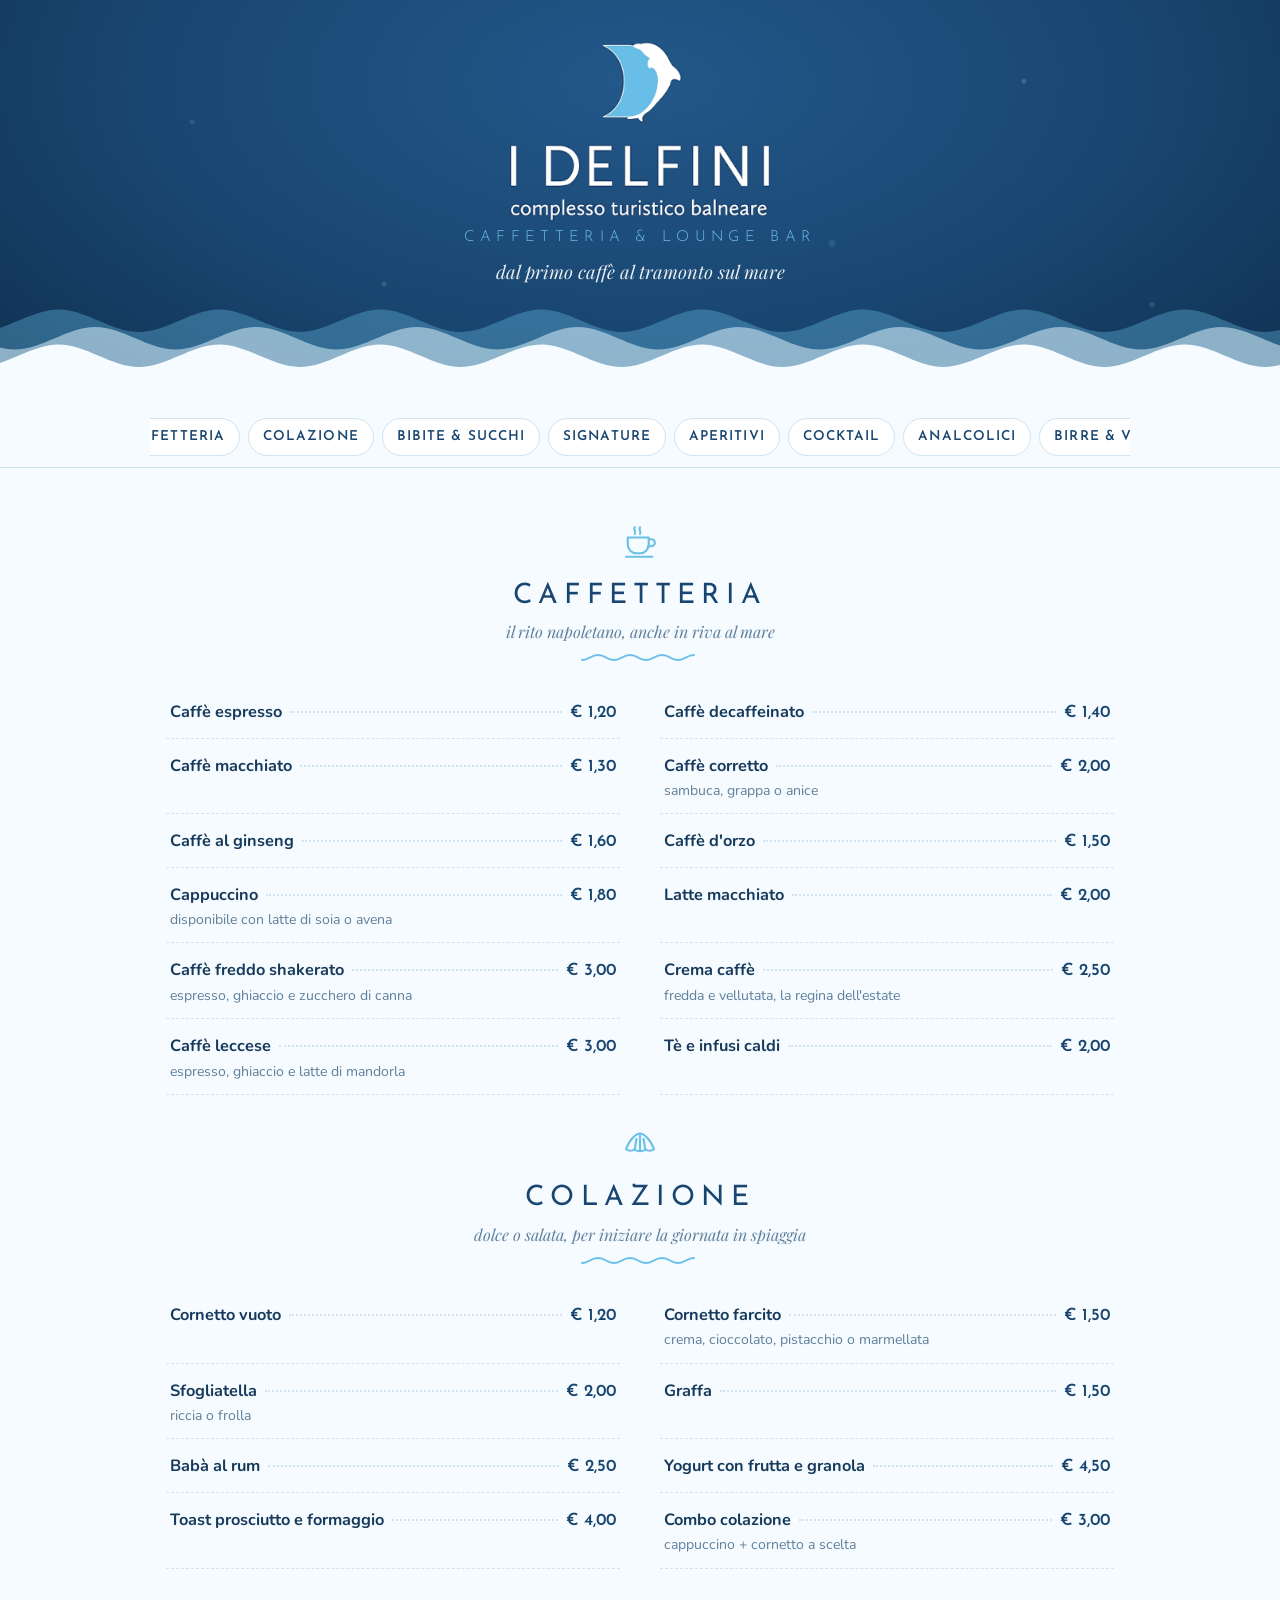
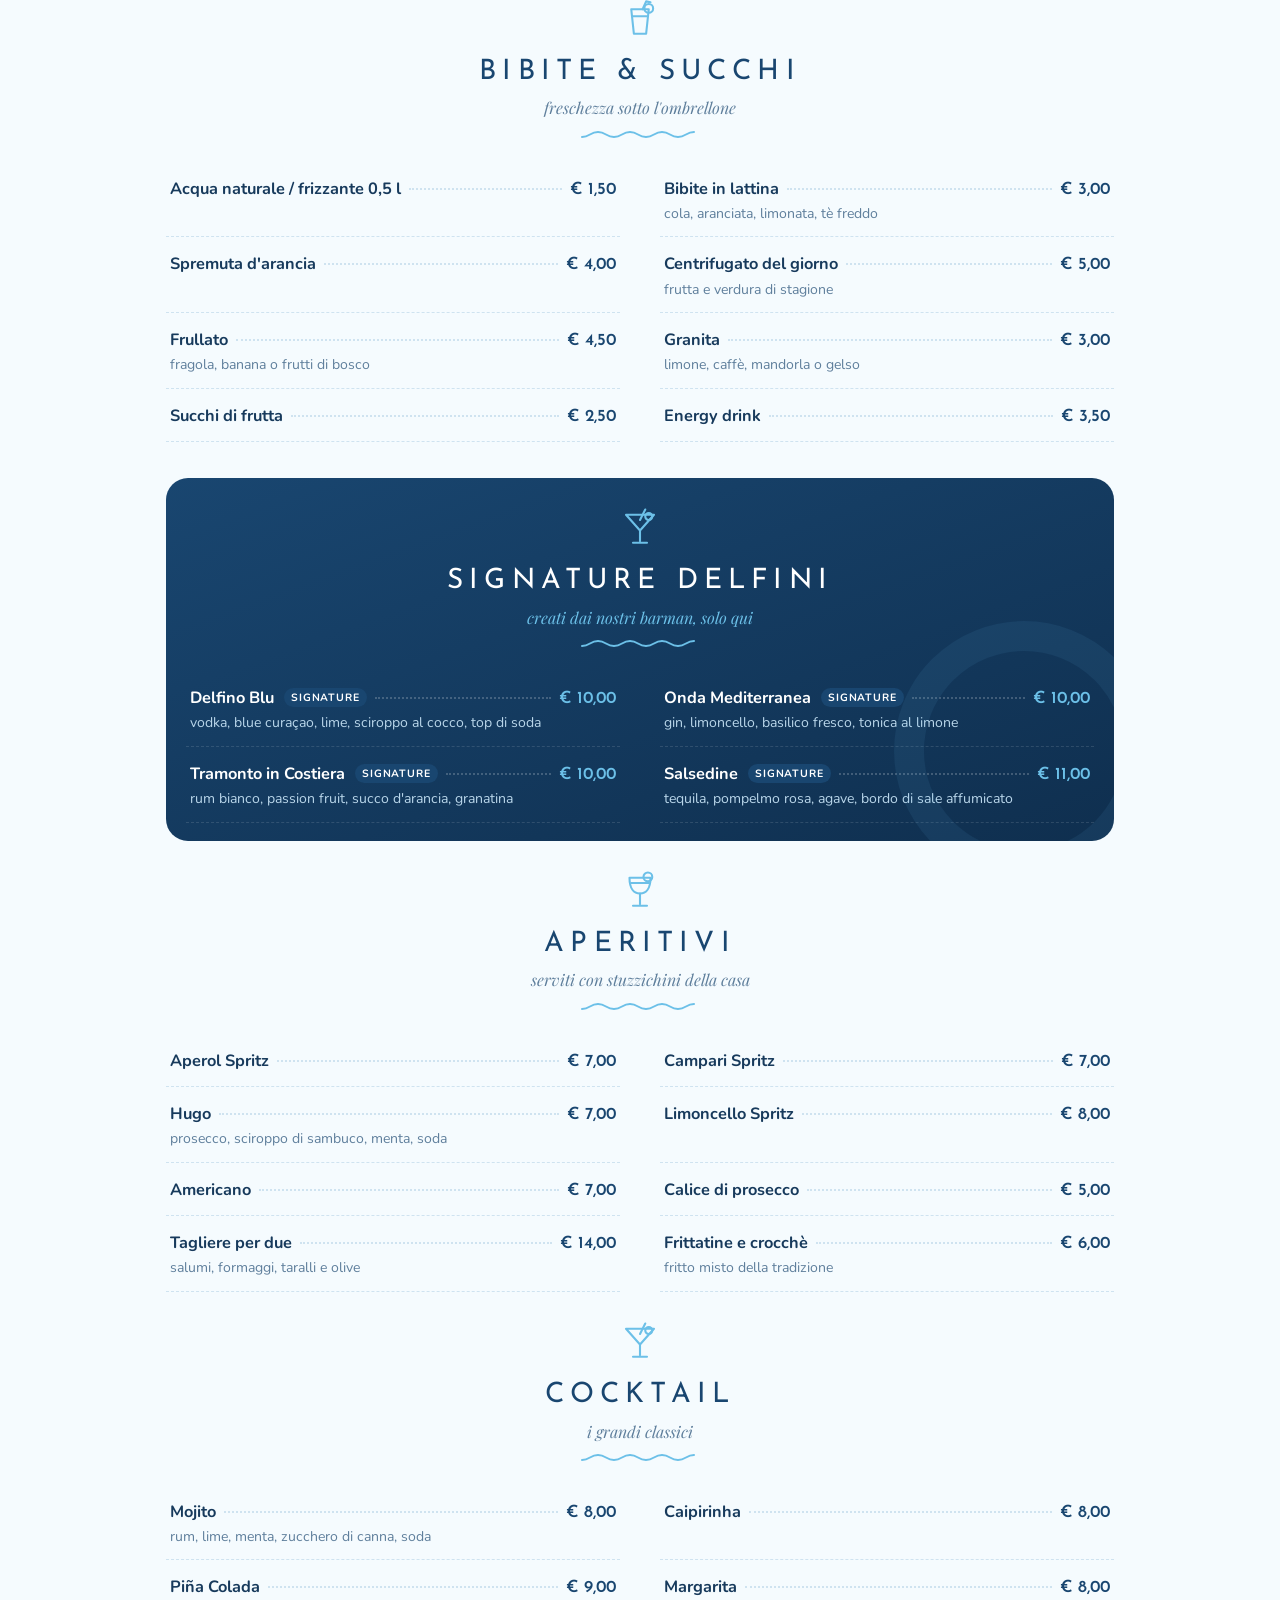
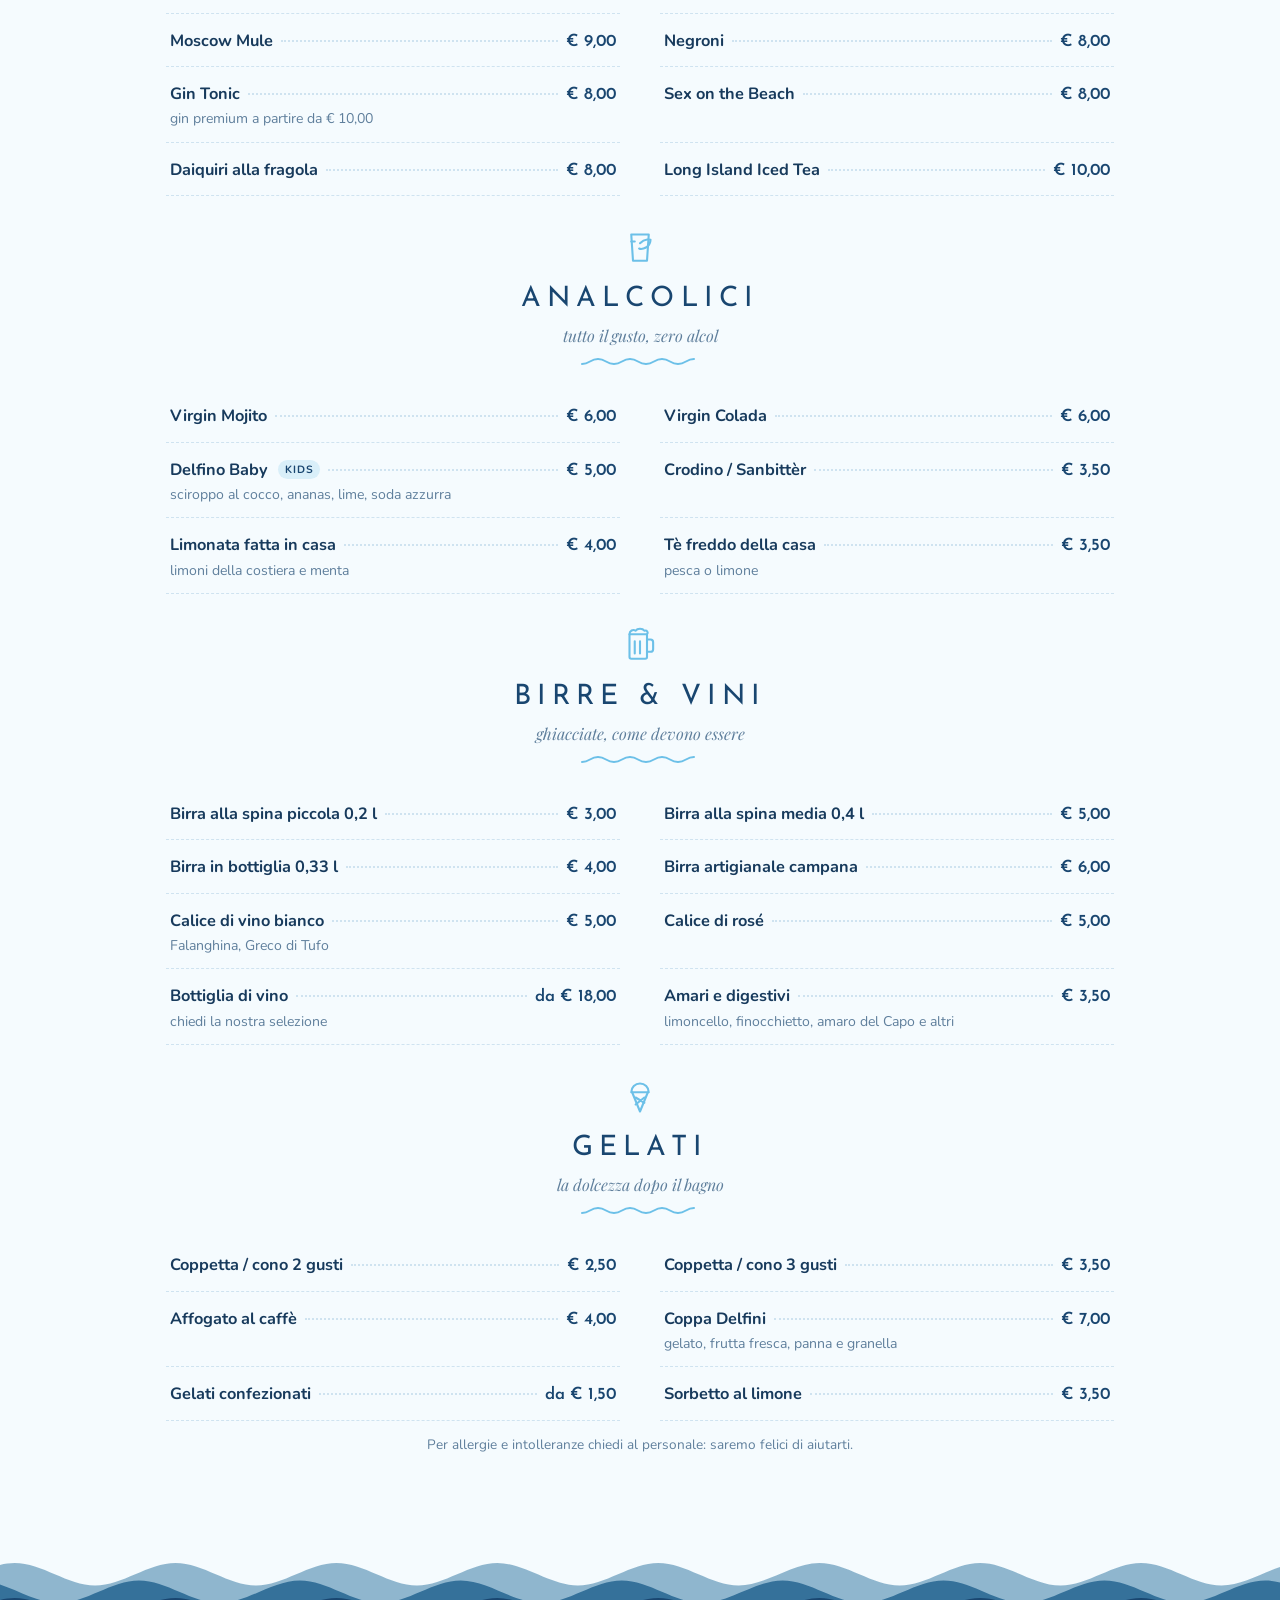
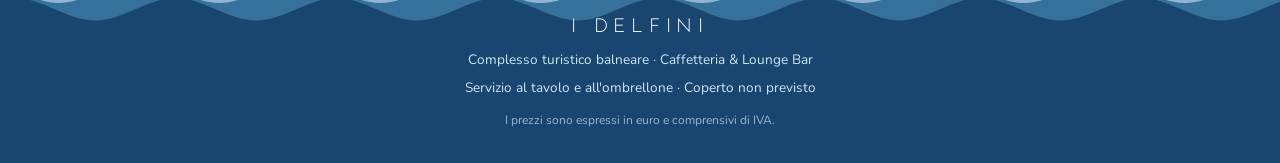
==== public/index.html @ 12001038 "Aggiunto wrangler.jsonc e index.html in public" ====
<!DOCTYPE html>
<html lang="it">
<head>
<meta charset="UTF-8">
<meta name="viewport" content="width=device-width, initial-scale=1">
<title>Menu – Lido I Delfini</title>
<link rel="preconnect" href="https://fonts.googleapis.com">
<link rel="preconnect" href="https://fonts.gstatic.com" crossorigin>
<link href="https://fonts.googleapis.com/css2?family=Josefin+Sans:wght@300;400;600&family=Nunito:wght@400;600;700&family=Playfair+Display:ital@1&display=swap" rel="stylesheet">
<style>
  :root{
    --navy:#194670;
    --navy-deep:#0f2f4f;
    --sky:#6cc0e8;
    --sky-soft:#d9eff9;
    --foam:#f5fbfe;
    --sand:#f3e9d7;
    --ink:#173a5c;
    --muted:#5f7f9c;
    --line:#cfe3f0;
  }
  *{box-sizing:border-box;margin:0;padding:0}
  html{scroll-behavior:smooth}
  body{
    font-family:'Nunito',system-ui,sans-serif;
    color:var(--ink);
    background:var(--foam);
    line-height:1.45;
  }

  /* ---------- HERO ---------- */
  .hero{
    position:relative;
    background:radial-gradient(ellipse at 50% 20%, #23588a 0%, var(--navy) 55%, var(--navy-deep) 100%);
    color:#fff;
    text-align:center;
    padding:42px 16px 120px;
    overflow:hidden;
  }
  .hero::before{ /* riflessi di luce sull'acqua */
    content:"";position:absolute;inset:0;
    background:
      radial-gradient(circle at 15% 30%, rgba(108,192,232,.18) 0 2px, transparent 3px),
      radial-gradient(circle at 80% 20%, rgba(255,255,255,.15) 0 2px, transparent 3px),
      radial-gradient(circle at 65% 60%, rgba(108,192,232,.15) 0 3px, transparent 4px),
      radial-gradient(circle at 30% 70%, rgba(255,255,255,.12) 0 2px, transparent 3px),
      radial-gradient(circle at 90% 75%, rgba(255,255,255,.12) 0 2px, transparent 3px);
    pointer-events:none;
  }
  .logo{
    width:min(260px,62vw);
    display:block;margin:0 auto;
    position:relative;z-index:1;
  }
  .tagline{
    position:relative;z-index:1;
    margin-top:6px;
    font-family:'Josefin Sans',sans-serif;
    font-weight:300;
    letter-spacing:.35em;
    text-transform:uppercase;
    font-size:.95rem;
    color:var(--sky);
  }
  .tagline-sub{
    position:relative;z-index:1;
    font-family:'Playfair Display',serif;font-style:italic;
    font-size:1.15rem;margin-top:10px;opacity:.9;
  }
  .waves{
    position:absolute;left:0;bottom:-1px;width:100%;height:110px;
  }
  .waves use{animation:drift 14s linear infinite}
  .waves use:nth-child(1){animation-duration:18s;opacity:.35}
  .waves use:nth-child(2){animation-duration:12s;opacity:.55;animation-direction:reverse}
  .waves use:nth-child(3){animation-duration:9s}
  @keyframes drift{from{transform:translateX(-90px)}to{transform:translateX(85px)}}
  @media (prefers-reduced-motion:reduce){.waves use{animation:none}}

  /* ---------- NAV ---------- */
  nav{
    position:sticky;top:0;z-index:10;
    background:rgba(245,251,254,.94);
    backdrop-filter:blur(8px);
    border-bottom:1px solid var(--line);
  }
  nav ul{
    list-style:none;display:flex;gap:8px;
    overflow-x:auto;scrollbar-width:none;
    padding:12px 16px;max-width:980px;margin:0 auto;
  }
  nav ul::-webkit-scrollbar{display:none}
  nav a{
    display:block;white-space:nowrap;text-decoration:none;
    font-family:'Josefin Sans',sans-serif;font-weight:600;
    font-size:.85rem;letter-spacing:.08em;text-transform:uppercase;
    color:var(--navy);
    padding:8px 14px;border-radius:999px;
    border:1px solid var(--line);background:#fff;
    transition:.2s;
  }
  nav a:hover,nav a.active{background:var(--navy);color:#fff;border-color:var(--navy)}

  /* ---------- MENU ---------- */
  main{max-width:980px;margin:0 auto;padding:24px 16px 40px}
  section{padding-top:28px;scroll-margin-top:70px}
  .sec-head{text-align:center;margin-bottom:22px}
  .sec-head .icon{width:42px;height:42px;margin:0 auto 6px;color:var(--sky)}
  .sec-head h2{
    font-family:'Josefin Sans',sans-serif;font-weight:400;
    font-size:1.75rem;letter-spacing:.22em;text-transform:uppercase;
    color:var(--navy);
  }
  .sec-head p{
    font-family:'Playfair Display',serif;font-style:italic;
    color:var(--muted);margin-top:4px;
  }
  .sec-head .divider{display:block;width:120px;height:14px;margin:10px auto 0}

  .grid{display:grid;grid-template-columns:1fr;gap:4px 40px}
  @media(min-width:760px){.grid{grid-template-columns:1fr 1fr}}

  .item{padding:12px 4px;border-bottom:1px dashed var(--line)}
  .row{display:flex;align-items:baseline;gap:8px}
  .name{font-weight:700;font-size:1.02rem;color:var(--ink)}
  .dots{flex:1;border-bottom:2px dotted var(--line);transform:translateY(-4px);min-width:16px}
  .price{
    font-family:'Josefin Sans',sans-serif;font-weight:600;
    color:var(--navy);font-size:1.05rem;white-space:nowrap;
  }
  .desc{font-size:.88rem;color:var(--muted);margin-top:2px}
  .tag{
    display:inline-block;font-size:.66rem;font-weight:700;letter-spacing:.08em;
    text-transform:uppercase;padding:2px 7px;border-radius:999px;
    background:var(--sky-soft);color:var(--navy);margin-left:6px;vertical-align:2px;
  }
  .tag.sig{background:var(--navy);color:#fff}

  /* card evidenziata per i signature */
  .signature{
    background:linear-gradient(160deg,var(--navy) 0%,var(--navy-deep) 100%);
    color:#fff;border-radius:22px;padding:28px 20px 18px;margin-top:8px;
    position:relative;overflow:hidden;
  }
  .signature::after{
    content:"";position:absolute;right:-40px;bottom:-40px;width:200px;height:200px;
    border-radius:50%;border:30px solid rgba(108,192,232,.08);
  }
  .signature .sec-head h2{color:#fff}
  .signature .sec-head p{color:var(--sky)}
  .signature .name{color:#fff}
  .signature .desc{color:#b9d6ea}
  .signature .price{color:var(--sky)}
  .signature .item{border-bottom-color:rgba(255,255,255,.12)}
  .signature .dots{border-bottom-color:rgba(255,255,255,.2)}

  .note{
    margin-top:14px;font-size:.85rem;color:var(--muted);text-align:center;
  }

  /* ---------- FOOTER ---------- */
  footer{
    position:relative;background:var(--navy);color:#cfe6f5;
    text-align:center;padding:90px 16px 34px;margin-top:30px;
  }
  footer .waves{top:-1px;bottom:auto;transform:rotate(180deg)}
  footer h3{
    font-family:'Josefin Sans',sans-serif;font-weight:300;
    letter-spacing:.3em;text-transform:uppercase;color:#fff;font-size:1.2rem;
  }
  footer p{font-size:.85rem;margin-top:8px;max-width:560px;margin-inline:auto}
  footer .small{opacity:.7;font-size:.75rem;margin-top:14px}

  @media print{
    nav{display:none}
    .waves use{animation:none}
    section{break-inside:avoid}
  }
</style>
</head>
<body>

<!-- simboli SVG riutilizzabili -->
<svg width="0" height="0" style="position:absolute" aria-hidden="true">
  <defs>
    <path id="wave" d="M-200 44c30 0 58-18 88-18 s58 18 88 18 58-18 88-18 s58 18 88 18 58-18 88-18 s58 18 88 18 58-18 88-18 s58 18 88 18 58-18 88-18 s58 18 88 18 58-18 88-18 s58 18 88 18 58-18 88-18 s58 18 88 18 58-18 88-18 s58 18 88 18 58-18 88-18 s58 18 88 18 58-18 88-18 s58 18 88 18 58-18 88-18 s58 18 88 18 58-18 88-18 s58 18 88 18v60H-200z"/>
  </defs>
  <symbol id="i-coffee" viewBox="0 0 48 48"><g fill="none" stroke="currentColor" stroke-width="2.4" stroke-linecap="round" stroke-linejoin="round"><path d="M10 20h24v8a10 10 0 0 1-10 10h-4a10 10 0 0 1-10-10z"/><path d="M34 22h3a4 4 0 0 1 0 8h-4"/><path d="M8 42h30"/><path d="M18 8c-2 3 2 5 0 8M24 8c-2 3 2 5 0 8"/></g></symbol>
  <symbol id="i-croissant" viewBox="0 0 48 48"><g fill="none" stroke="currentColor" stroke-width="2.4" stroke-linecap="round" stroke-linejoin="round"><path d="M8 30c4-12 12-18 16-18s12 6 16 18c-3 2-7 2-10 0-2 3-10 3-12 0-3 2-7 2-10 0z"/><path d="M18 30l2-12M30 30l-2-12M24 31V14"/></g></symbol>
  <symbol id="i-juice" viewBox="0 0 48 48"><g fill="none" stroke="currentColor" stroke-width="2.4" stroke-linecap="round" stroke-linejoin="round"><path d="M14 14h20l-3 28H17z"/><path d="M15 22h18"/><path d="M27 14l4-9 5 1"/><circle cx="34" cy="13" r="5"/></g></symbol>
  <symbol id="i-spritz" viewBox="0 0 48 48"><g fill="none" stroke="currentColor" stroke-width="2.4" stroke-linecap="round" stroke-linejoin="round"><path d="M12 10h24c0 12-5 18-12 18S12 22 12 10z"/><path d="M24 28v12M16 42h16"/><circle cx="33" cy="9" r="5"/><path d="M14 16h20"/></g></symbol>
  <symbol id="i-cocktail" viewBox="0 0 48 48"><g fill="none" stroke="currentColor" stroke-width="2.4" stroke-linecap="round" stroke-linejoin="round"><path d="M8 10h32L24 28z"/><path d="M24 28v12M16 42h16"/><path d="M30 4l-6 12"/><circle cx="34" cy="12" r="4"/></g></symbol>
  <symbol id="i-leaf" viewBox="0 0 48 48"><g fill="none" stroke="currentColor" stroke-width="2.4" stroke-linecap="round" stroke-linejoin="round"><path d="M14 12h20l-2 30H16z"/><path d="M24 22c6-6 12-4 12-4s0 8-8 10c-3 1-5 0-5 0"/><path d="M14 20h4"/></g></symbol>
  <symbol id="i-beer" viewBox="0 0 48 48"><g fill="none" stroke="currentColor" stroke-width="2.4" stroke-linecap="round" stroke-linejoin="round"><path d="M12 14h20v26a2 2 0 0 1-2 2H14a2 2 0 0 1-2-2z"/><path d="M32 20h4a3 3 0 0 1 3 3v8a3 3 0 0 1-3 3h-4"/><path d="M12 14c0-4 4-6 7-4 2-3 8-3 10 0 3-1 5 2 3 4"/><path d="M18 22v14M24 22v14"/></g></symbol>
  <symbol id="i-icecream" viewBox="0 0 48 48"><g fill="none" stroke="currentColor" stroke-width="2.4" stroke-linecap="round" stroke-linejoin="round"><path d="M14 22a10 10 0 0 1 20 0z"/><path d="M15 22l9 22 9-22"/><path d="M19 28l10 6M29 28l-10 8"/></g></symbol>
  <symbol id="i-divider" viewBox="0 0 120 14"><path d="M2 7c8 0 8-5 16-5s8 5 16 5 8-5 16-5 8 5 16 5 8-5 16-5 8 5 16 5 8-5 16-5" fill="none" stroke="#6cc0e8" stroke-width="2" stroke-linecap="round"/></symbol>
</svg>

<header class="hero">
  <img class="logo" src="[data-uri]" alt="I Delfini – complesso turistico balneare">
  <div class="tagline">Caffetteria &amp; Lounge Bar</div>
  <div class="tagline-sub">dal primo caffè al tramonto sul mare</div>
  <svg class="waves" viewBox="0 24 1400 88" preserveAspectRatio="none" aria-hidden="true">
    <use href="#wave" x="0" y="8" fill="#6cc0e8"/>
    <use href="#wave" x="40" y="22" fill="#d9eff9"/>
    <use href="#wave" x="0" y="36" fill="#f5fbfe"/>
  </svg>
</header>

<nav>
  <ul>
    <li><a href="#caffetteria">Caffetteria</a></li>
    <li><a href="#colazione">Colazione</a></li>
    <li><a href="#fresche">Bibite &amp; Succhi</a></li>
    <li><a href="#signature">Signature</a></li>
    <li><a href="#aperitivi">Aperitivi</a></li>
    <li><a href="#cocktail">Cocktail</a></li>
    <li><a href="#analcolici">Analcolici</a></li>
    <li><a href="#birre">Birre &amp; Vini</a></li>
    <li><a href="#gelati">Gelati</a></li>
  </ul>
</nav>

<main>

  <!-- CAFFETTERIA -->
  <section id="caffetteria">
    <div class="sec-head">
      <svg class="icon"><use href="#i-coffee"/></svg>
      <h2>Caffetteria</h2>
      <p>il rito napoletano, anche in riva al mare</p>
      <svg class="divider"><use href="#i-divider"/></svg>
    </div>
    <div class="grid">
      <div class="item"><div class="row"><span class="name">Caffè espresso</span><span class="dots"></span><span class="price">€ 1,20</span></div></div>
      <div class="item"><div class="row"><span class="name">Caffè decaffeinato</span><span class="dots"></span><span class="price">€ 1,40</span></div></div>
      <div class="item"><div class="row"><span class="name">Caffè macchiato</span><span class="dots"></span><span class="price">€ 1,30</span></div></div>
      <div class="item"><div class="row"><span class="name">Caffè corretto</span><span class="dots"></span><span class="price">€ 2,00</span></div><div class="desc">sambuca, grappa o anice</div></div>
      <div class="item"><div class="row"><span class="name">Caffè al ginseng</span><span class="dots"></span><span class="price">€ 1,60</span></div></div>
      <div class="item"><div class="row"><span class="name">Caffè d'orzo</span><span class="dots"></span><span class="price">€ 1,50</span></div></div>
      <div class="item"><div class="row"><span class="name">Cappuccino</span><span class="dots"></span><span class="price">€ 1,80</span></div><div class="desc">disponibile con latte di soia o avena</div></div>
      <div class="item"><div class="row"><span class="name">Latte macchiato</span><span class="dots"></span><span class="price">€ 2,00</span></div></div>
      <div class="item"><div class="row"><span class="name">Caffè freddo shakerato</span><span class="dots"></span><span class="price">€ 3,00</span></div><div class="desc">espresso, ghiaccio e zucchero di canna</div></div>
      <div class="item"><div class="row"><span class="name">Crema caffè</span><span class="dots"></span><span class="price">€ 2,50</span></div><div class="desc">fredda e vellutata, la regina dell'estate</div></div>
      <div class="item"><div class="row"><span class="name">Caffè leccese</span><span class="dots"></span><span class="price">€ 3,00</span></div><div class="desc">espresso, ghiaccio e latte di mandorla</div></div>
      <div class="item"><div class="row"><span class="name">Tè e infusi caldi</span><span class="dots"></span><span class="price">€ 2,00</span></div></div>
    </div>
  </section>

  <!-- COLAZIONE -->
  <section id="colazione">
    <div class="sec-head">
      <svg class="icon"><use href="#i-croissant"/></svg>
      <h2>Colazione</h2>
      <p>dolce o salata, per iniziare la giornata in spiaggia</p>
      <svg class="divider"><use href="#i-divider"/></svg>
    </div>
    <div class="grid">
      <div class="item"><div class="row"><span class="name">Cornetto vuoto</span><span class="dots"></span><span class="price">€ 1,20</span></div></div>
      <div class="item"><div class="row"><span class="name">Cornetto farcito</span><span class="dots"></span><span class="price">€ 1,50</span></div><div class="desc">crema, cioccolato, pistacchio o marmellata</div></div>
      <div class="item"><div class="row"><span class="name">Sfogliatella</span><span class="dots"></span><span class="price">€ 2,00</span></div><div class="desc">riccia o frolla</div></div>
      <div class="item"><div class="row"><span class="name">Graffa</span><span class="dots"></span><span class="price">€ 1,50</span></div></div>
      <div class="item"><div class="row"><span class="name">Babà al rum</span><span class="dots"></span><span class="price">€ 2,50</span></div></div>
      <div class="item"><div class="row"><span class="name">Yogurt con frutta e granola</span><span class="dots"></span><span class="price">€ 4,50</span></div></div>
      <div class="item"><div class="row"><span class="name">Toast prosciutto e formaggio</span><span class="dots"></span><span class="price">€ 4,00</span></div></div>
      <div class="item"><div class="row"><span class="name">Combo colazione</span><span class="dots"></span><span class="price">€ 3,00</span></div><div class="desc">cappuccino + cornetto a scelta</div></div>
    </div>
  </section>

  <!-- BIBITE E SUCCHI -->
  <section id="fresche">
    <div class="sec-head">
      <svg class="icon"><use href="#i-juice"/></svg>
      <h2>Bibite &amp; Succhi</h2>
      <p>freschezza sotto l'ombrellone</p>
      <svg class="divider"><use href="#i-divider"/></svg>
    </div>
    <div class="grid">
      <div class="item"><div class="row"><span class="name">Acqua naturale / frizzante 0,5 l</span><span class="dots"></span><span class="price">€ 1,50</span></div></div>
      <div class="item"><div class="row"><span class="name">Bibite in lattina</span><span class="dots"></span><span class="price">€ 3,00</span></div><div class="desc">cola, aranciata, limonata, tè freddo</div></div>
      <div class="item"><div class="row"><span class="name">Spremuta d'arancia</span><span class="dots"></span><span class="price">€ 4,00</span></div></div>
      <div class="item"><div class="row"><span class="name">Centrifugato del giorno</span><span class="dots"></span><span class="price">€ 5,00</span></div><div class="desc">frutta e verdura di stagione</div></div>
      <div class="item"><div class="row"><span class="name">Frullato</span><span class="dots"></span><span class="price">€ 4,50</span></div><div class="desc">fragola, banana o frutti di bosco</div></div>
      <div class="item"><div class="row"><span class="name">Granita</span><span class="dots"></span><span class="price">€ 3,00</span></div><div class="desc">limone, caffè, mandorla o gelso</div></div>
      <div class="item"><div class="row"><span class="name">Succhi di frutta</span><span class="dots"></span><span class="price">€ 2,50</span></div></div>
      <div class="item"><div class="row"><span class="name">Energy drink</span><span class="dots"></span><span class="price">€ 3,50</span></div></div>
    </div>
  </section>

  <!-- SIGNATURE -->
  <section id="signature">
    <div class="signature">
      <div class="sec-head">
        <svg class="icon"><use href="#i-cocktail"/></svg>
        <h2>Signature Delfini</h2>
        <p>creati dai nostri barman, solo qui</p>
        <svg class="divider"><use href="#i-divider"/></svg>
      </div>
      <div class="grid">
        <div class="item"><div class="row"><span class="name">Delfino Blu <span class="tag sig">Signature</span></span><span class="dots"></span><span class="price">€ 10,00</span></div><div class="desc">vodka, blue curaçao, lime, sciroppo al cocco, top di soda</div></div>
        <div class="item"><div class="row"><span class="name">Onda Mediterranea <span class="tag sig">Signature</span></span><span class="dots"></span><span class="price">€ 10,00</span></div><div class="desc">gin, limoncello, basilico fresco, tonica al limone</div></div>
        <div class="item"><div class="row"><span class="name">Tramonto in Costiera <span class="tag sig">Signature</span></span><span class="dots"></span><span class="price">€ 10,00</span></div><div class="desc">rum bianco, passion fruit, succo d'arancia, granatina</div></div>
        <div class="item"><div class="row"><span class="name">Salsedine <span class="tag sig">Signature</span></span><span class="dots"></span><span class="price">€ 11,00</span></div><div class="desc">tequila, pompelmo rosa, agave, bordo di sale affumicato</div></div>
      </div>
    </div>
  </section>

  <!-- APERITIVI -->
  <section id="aperitivi">
    <div class="sec-head">
      <svg class="icon"><use href="#i-spritz"/></svg>
      <h2>Aperitivi</h2>
      <p>serviti con stuzzichini della casa</p>
      <svg class="divider"><use href="#i-divider"/></svg>
    </div>
    <div class="grid">
      <div class="item"><div class="row"><span class="name">Aperol Spritz</span><span class="dots"></span><span class="price">€ 7,00</span></div></div>
      <div class="item"><div class="row"><span class="name">Campari Spritz</span><span class="dots"></span><span class="price">€ 7,00</span></div></div>
      <div class="item"><div class="row"><span class="name">Hugo</span><span class="dots"></span><span class="price">€ 7,00</span></div><div class="desc">prosecco, sciroppo di sambuco, menta, soda</div></div>
      <div class="item"><div class="row"><span class="name">Limoncello Spritz</span><span class="dots"></span><span class="price">€ 8,00</span></div></div>
      <div class="item"><div class="row"><span class="name">Americano</span><span class="dots"></span><span class="price">€ 7,00</span></div></div>
      <div class="item"><div class="row"><span class="name">Calice di prosecco</span><span class="dots"></span><span class="price">€ 5,00</span></div></div>
      <div class="item"><div class="row"><span class="name">Tagliere per due</span><span class="dots"></span><span class="price">€ 14,00</span></div><div class="desc">salumi, formaggi, taralli e olive</div></div>
      <div class="item"><div class="row"><span class="name">Frittatine e crocchè</span><span class="dots"></span><span class="price">€ 6,00</span></div><div class="desc">fritto misto della tradizione</div></div>
    </div>
  </section>

  <!-- COCKTAIL -->
  <section id="cocktail">
    <div class="sec-head">
      <svg class="icon"><use href="#i-cocktail"/></svg>
      <h2>Cocktail</h2>
      <p>i grandi classici</p>
      <svg class="divider"><use href="#i-divider"/></svg>
    </div>
    <div class="grid">
      <div class="item"><div class="row"><span class="name">Mojito</span><span class="dots"></span><span class="price">€ 8,00</span></div><div class="desc">rum, lime, menta, zucchero di canna, soda</div></div>
      <div class="item"><div class="row"><span class="name">Caipirinha</span><span class="dots"></span><span class="price">€ 8,00</span></div></div>
      <div class="item"><div class="row"><span class="name">Piña Colada</span><span class="dots"></span><span class="price">€ 9,00</span></div></div>
      <div class="item"><div class="row"><span class="name">Margarita</span><span class="dots"></span><span class="price">€ 8,00</span></div></div>
      <div class="item"><div class="row"><span class="name">Moscow Mule</span><span class="dots"></span><span class="price">€ 9,00</span></div></div>
      <div class="item"><div class="row"><span class="name">Negroni</span><span class="dots"></span><span class="price">€ 8,00</span></div></div>
      <div class="item"><div class="row"><span class="name">Gin Tonic</span><span class="dots"></span><span class="price">€ 8,00</span></div><div class="desc">gin premium a partire da € 10,00</div></div>
      <div class="item"><div class="row"><span class="name">Sex on the Beach</span><span class="dots"></span><span class="price">€ 8,00</span></div></div>
      <div class="item"><div class="row"><span class="name">Daiquiri alla fragola</span><span class="dots"></span><span class="price">€ 8,00</span></div></div>
      <div class="item"><div class="row"><span class="name">Long Island Iced Tea</span><span class="dots"></span><span class="price">€ 10,00</span></div></div>
    </div>
  </section>

  <!-- ANALCOLICI -->
  <section id="analcolici">
    <div class="sec-head">
      <svg class="icon"><use href="#i-leaf"/></svg>
      <h2>Analcolici</h2>
      <p>tutto il gusto, zero alcol</p>
      <svg class="divider"><use href="#i-divider"/></svg>
    </div>
    <div class="grid">
      <div class="item"><div class="row"><span class="name">Virgin Mojito</span><span class="dots"></span><span class="price">€ 6,00</span></div></div>
      <div class="item"><div class="row"><span class="name">Virgin Colada</span><span class="dots"></span><span class="price">€ 6,00</span></div></div>
      <div class="item"><div class="row"><span class="name">Delfino Baby <span class="tag">Kids</span></span><span class="dots"></span><span class="price">€ 5,00</span></div><div class="desc">sciroppo al cocco, ananas, lime, soda azzurra</div></div>
      <div class="item"><div class="row"><span class="name">Crodino / Sanbittèr</span><span class="dots"></span><span class="price">€ 3,50</span></div></div>
      <div class="item"><div class="row"><span class="name">Limonata fatta in casa</span><span class="dots"></span><span class="price">€ 4,00</span></div><div class="desc">limoni della costiera e menta</div></div>
      <div class="item"><div class="row"><span class="name">Tè freddo della casa</span><span class="dots"></span><span class="price">€ 3,50</span></div><div class="desc">pesca o limone</div></div>
    </div>
  </section>

  <!-- BIRRE E VINI -->
  <section id="birre">
    <div class="sec-head">
      <svg class="icon"><use href="#i-beer"/></svg>
      <h2>Birre &amp; Vini</h2>
      <p>ghiacciate, come devono essere</p>
      <svg class="divider"><use href="#i-divider"/></svg>
    </div>
    <div class="grid">
      <div class="item"><div class="row"><span class="name">Birra alla spina piccola 0,2 l</span><span class="dots"></span><span class="price">€ 3,00</span></div></div>
      <div class="item"><div class="row"><span class="name">Birra alla spina media 0,4 l</span><span class="dots"></span><span class="price">€ 5,00</span></div></div>
      <div class="item"><div class="row"><span class="name">Birra in bottiglia 0,33 l</span><span class="dots"></span><span class="price">€ 4,00</span></div></div>
      <div class="item"><div class="row"><span class="name">Birra artigianale campana</span><span class="dots"></span><span class="price">€ 6,00</span></div></div>
      <div class="item"><div class="row"><span class="name">Calice di vino bianco</span><span class="dots"></span><span class="price">€ 5,00</span></div><div class="desc">Falanghina, Greco di Tufo</div></div>
      <div class="item"><div class="row"><span class="name">Calice di rosé</span><span class="dots"></span><span class="price">€ 5,00</span></div></div>
      <div class="item"><div class="row"><span class="name">Bottiglia di vino</span><span class="dots"></span><span class="price">da € 18,00</span></div><div class="desc">chiedi la nostra selezione</div></div>
      <div class="item"><div class="row"><span class="name">Amari e digestivi</span><span class="dots"></span><span class="price">€ 3,50</span></div><div class="desc">limoncello, finocchietto, amaro del Capo e altri</div></div>
    </div>
  </section>

  <!-- GELATI -->
  <section id="gelati">
    <div class="sec-head">
      <svg class="icon"><use href="#i-icecream"/></svg>
      <h2>Gelati</h2>
      <p>la dolcezza dopo il bagno</p>
      <svg class="divider"><use href="#i-divider"/></svg>
    </div>
    <div class="grid">
      <div class="item"><div class="row"><span class="name">Coppetta / cono 2 gusti</span><span class="dots"></span><span class="price">€ 2,50</span></div></div>
      <div class="item"><div class="row"><span class="name">Coppetta / cono 3 gusti</span><span class="dots"></span><span class="price">€ 3,50</span></div></div>
      <div class="item"><div class="row"><span class="name">Affogato al caffè</span><span class="dots"></span><span class="price">€ 4,00</span></div></div>
      <div class="item"><div class="row"><span class="name">Coppa Delfini</span><span class="dots"></span><span class="price">€ 7,00</span></div><div class="desc">gelato, frutta fresca, panna e granella</div></div>
      <div class="item"><div class="row"><span class="name">Gelati confezionati</span><span class="dots"></span><span class="price">da € 1,50</span></div></div>
      <div class="item"><div class="row"><span class="name">Sorbetto al limone</span><span class="dots"></span><span class="price">€ 3,50</span></div></div>
    </div>
    <p class="note">Per allergie e intolleranze chiedi al personale: saremo felici di aiutarti.</p>
  </section>

</main>

<footer>
  <svg class="waves" viewBox="0 24 1400 88" preserveAspectRatio="none" aria-hidden="true">
    <use href="#wave" x="0" y="8" fill="#6cc0e8"/>
    <use href="#wave" x="40" y="22" fill="#d9eff9"/>
    <use href="#wave" x="0" y="36" fill="#f5fbfe"/>
  </svg>
  <h3>I Delfini</h3>
  <p>Complesso turistico balneare · Caffetteria &amp; Lounge Bar</p>
  <p>Servizio al tavolo e all'ombrellone · Coperto non previsto</p>
  <p class="small">I prezzi sono espressi in euro e comprensivi di IVA.</p>
</footer>

<script>
  // evidenzia la categoria visibile nella barra di navigazione
  const links=[...document.querySelectorAll('nav a')];
  const obs=new IntersectionObserver(entries=>{
    entries.forEach(e=>{
      if(e.isIntersecting){
        links.forEach(a=>a.classList.toggle('active',a.getAttribute('href')==='#'+e.target.id));
        const act=links.find(a=>a.classList.contains('active'));
        if(act) act.scrollIntoView({block:'nearest',inline:'center',behavior:'smooth'});
      }
    });
  },{rootMargin:'-45% 0px -50% 0px'});
  document.querySelectorAll('main section').forEach(s=>obs.observe(s));
</script>
</body>
</html>
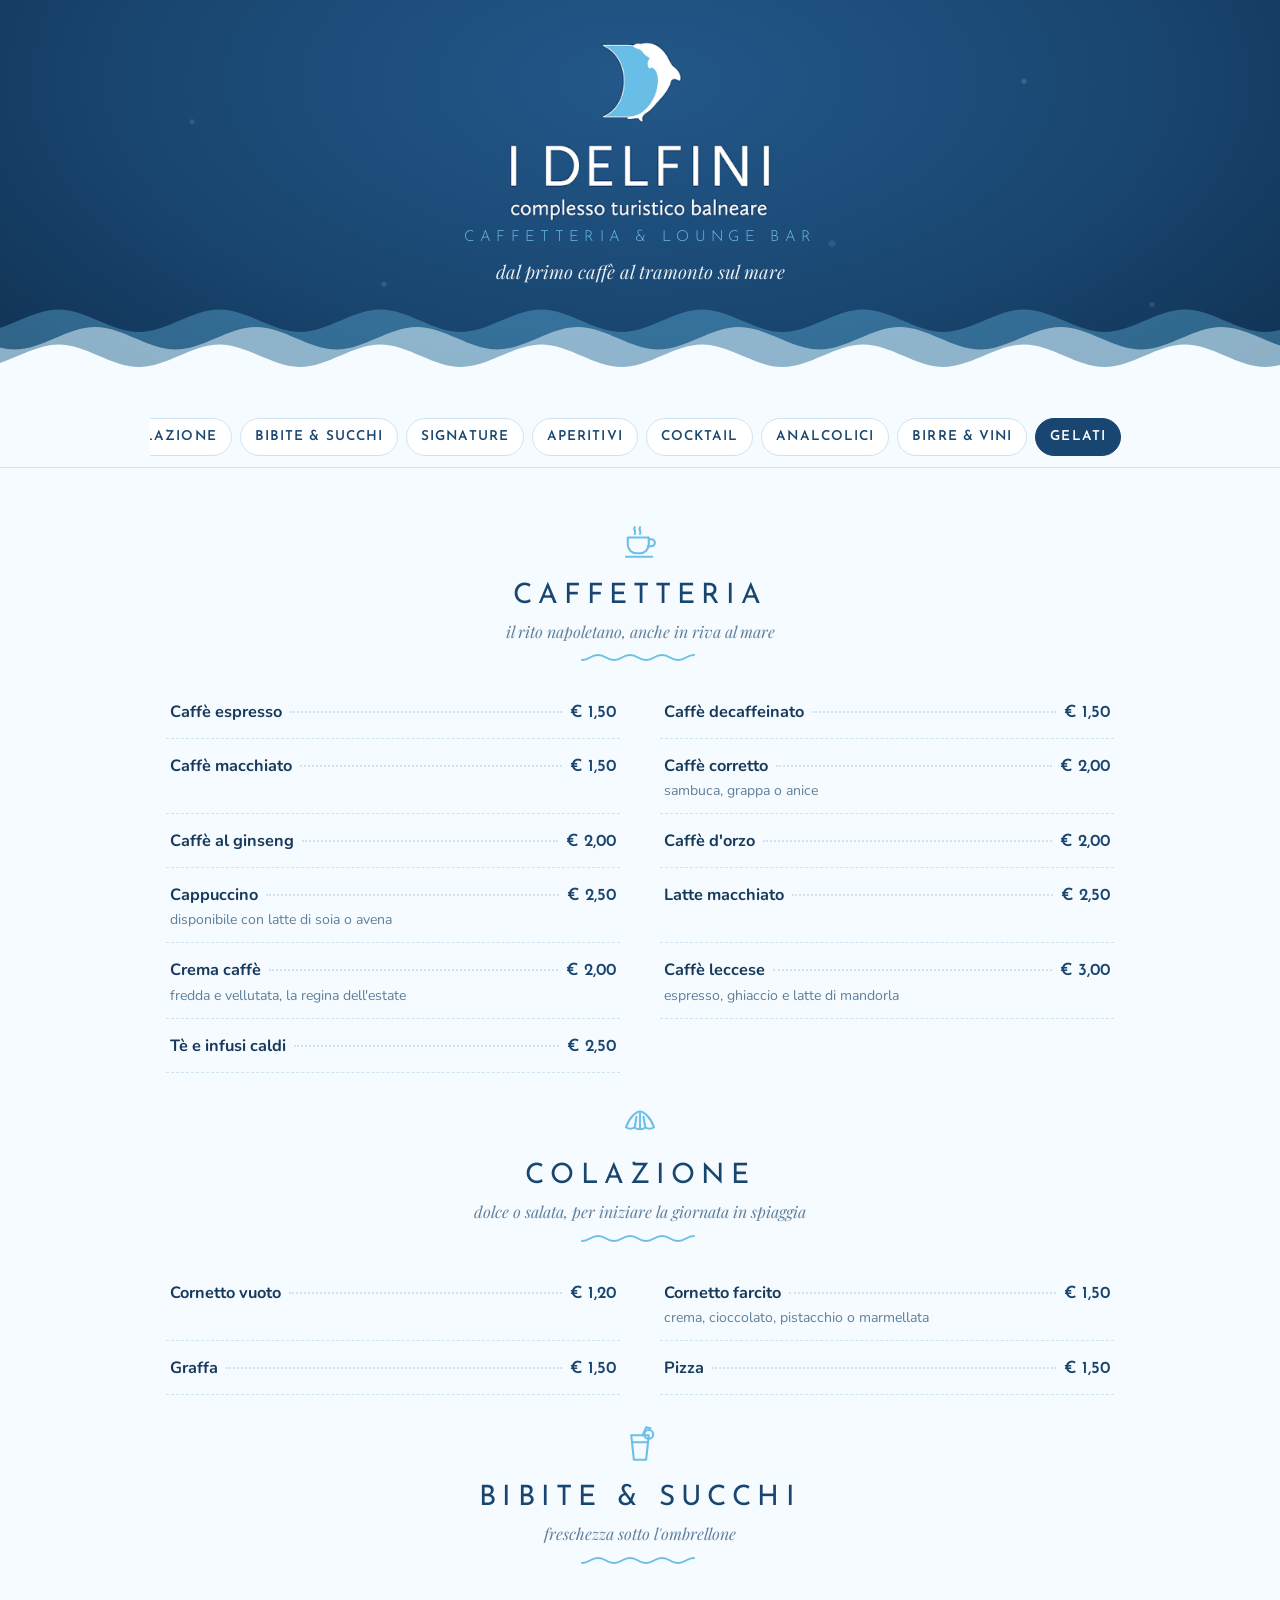
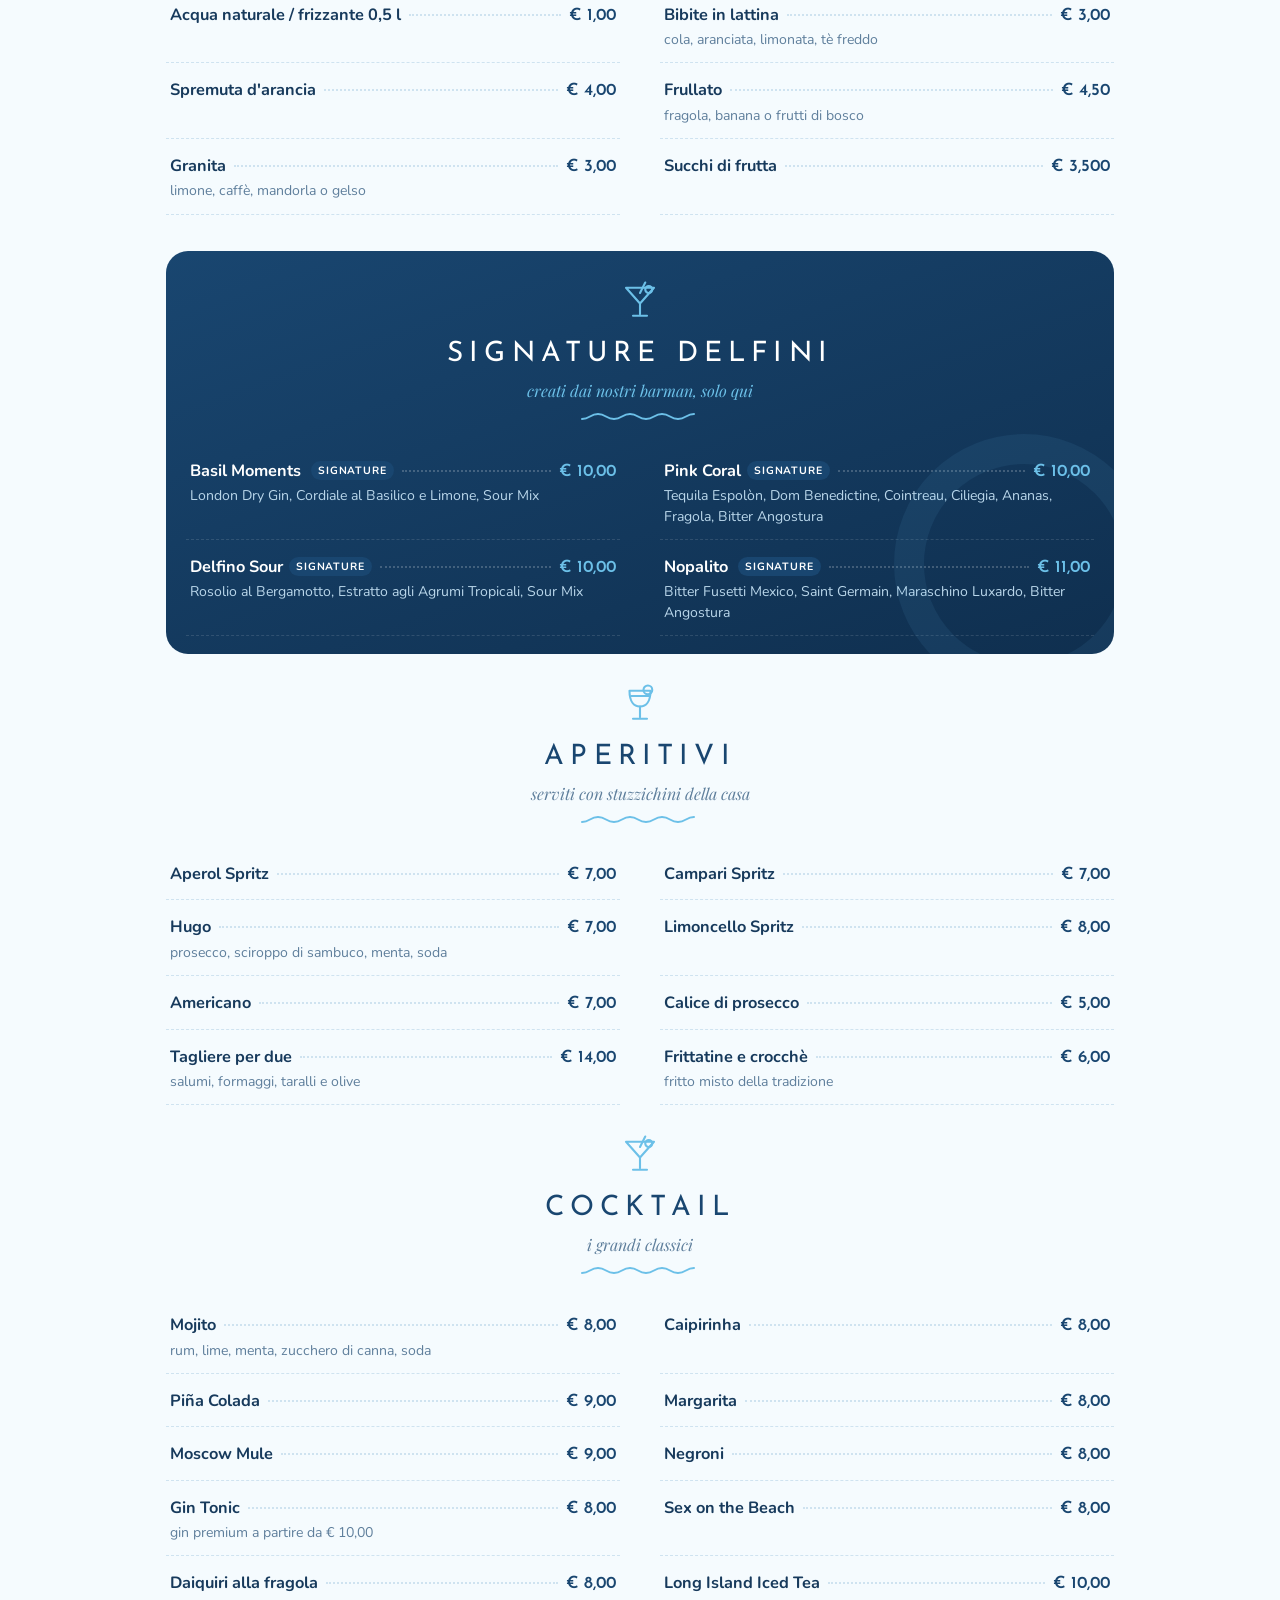
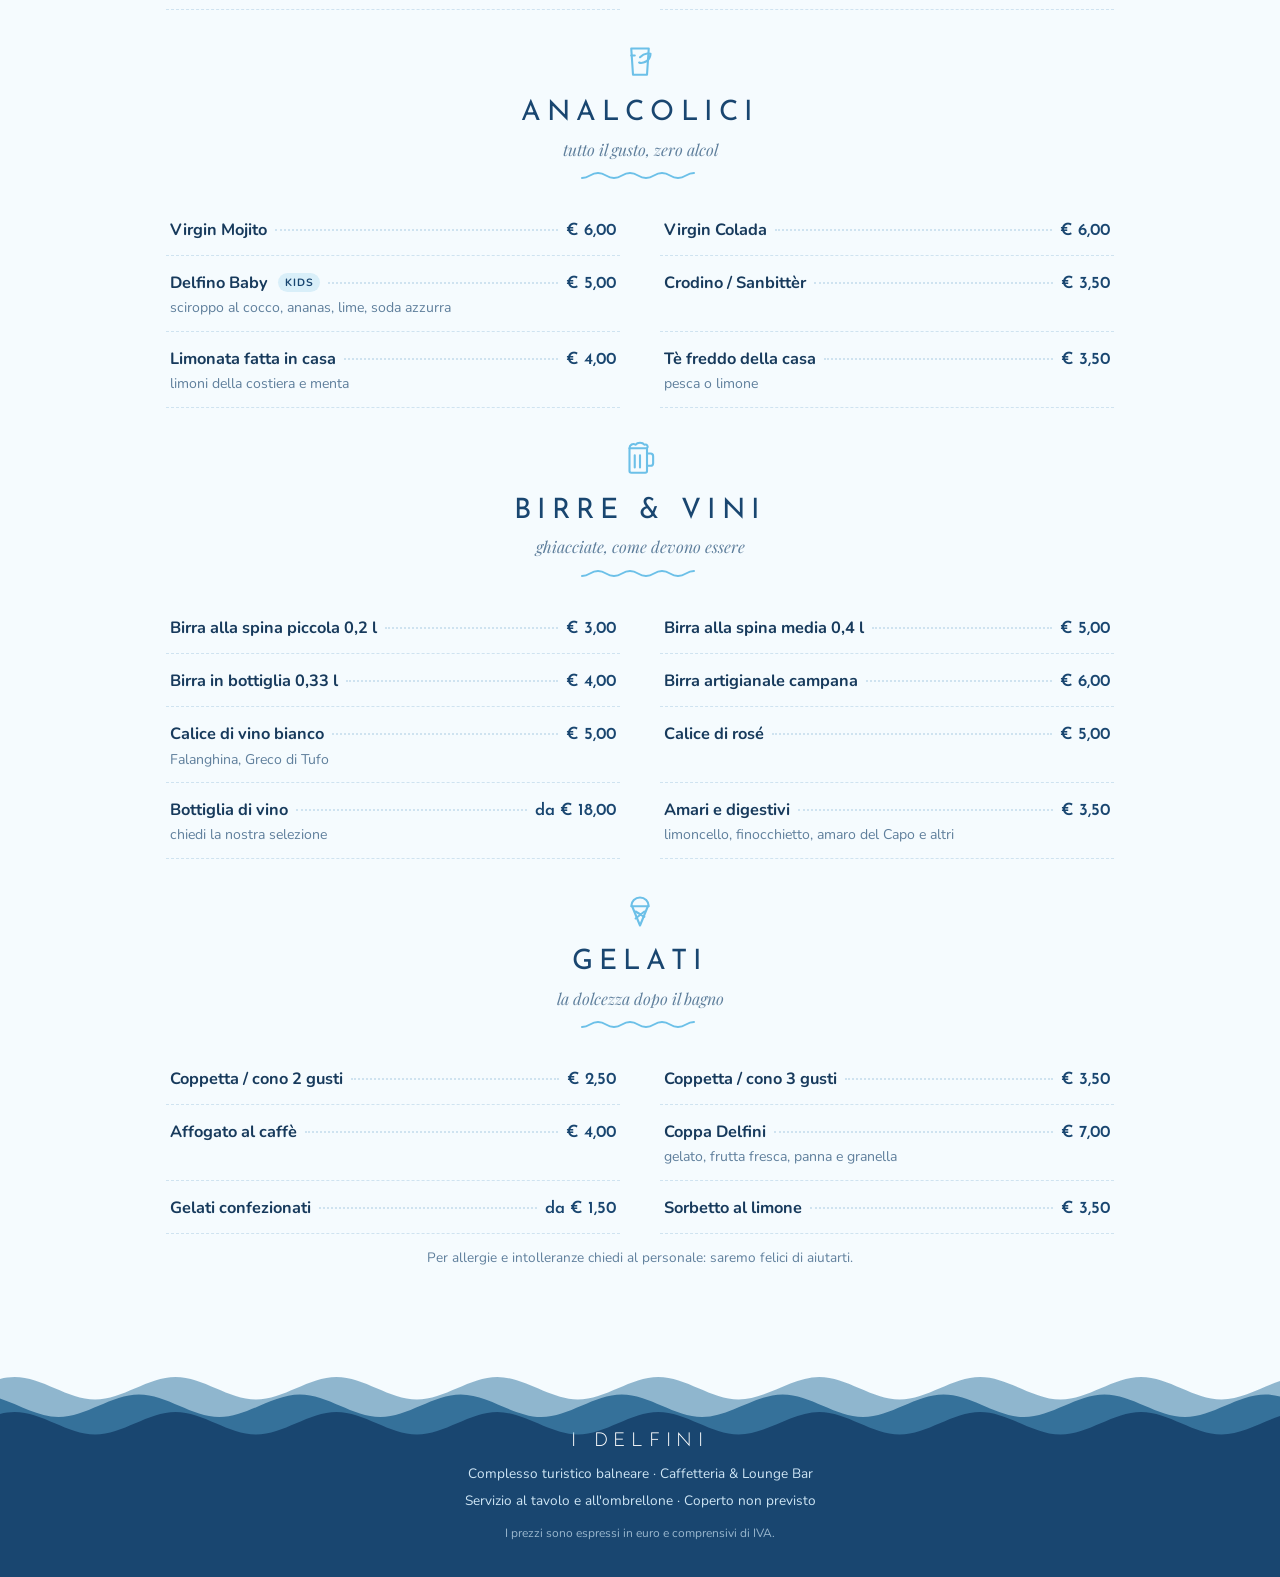
==== commit 0c20c1ba: "modifica dei prodotti" ====
--- a/public/index.html
+++ b/public/index.html
@@ -232,18 +232,17 @@
       <svg class="divider"><use href="#i-divider"/></svg>
     </div>
     <div class="grid">
-      <div class="item"><div class="row"><span class="name">Caffè espresso</span><span class="dots"></span><span class="price">€ 1,20</span></div></div>
-      <div class="item"><div class="row"><span class="name">Caffè decaffeinato</span><span class="dots"></span><span class="price">€ 1,40</span></div></div>
-      <div class="item"><div class="row"><span class="name">Caffè macchiato</span><span class="dots"></span><span class="price">€ 1,30</span></div></div>
+      <div class="item"><div class="row"><span class="name">Caffè espresso</span><span class="dots"></span><span class="price">€ 1,50</span></div></div>
+      <div class="item"><div class="row"><span class="name">Caffè decaffeinato</span><span class="dots"></span><span class="price">€ 1,50</span></div></div>
+      <div class="item"><div class="row"><span class="name">Caffè macchiato</span><span class="dots"></span><span class="price">€ 1,50</span></div></div>
       <div class="item"><div class="row"><span class="name">Caffè corretto</span><span class="dots"></span><span class="price">€ 2,00</span></div><div class="desc">sambuca, grappa o anice</div></div>
-      <div class="item"><div class="row"><span class="name">Caffè al ginseng</span><span class="dots"></span><span class="price">€ 1,60</span></div></div>
-      <div class="item"><div class="row"><span class="name">Caffè d'orzo</span><span class="dots"></span><span class="price">€ 1,50</span></div></div>
-      <div class="item"><div class="row"><span class="name">Cappuccino</span><span class="dots"></span><span class="price">€ 1,80</span></div><div class="desc">disponibile con latte di soia o avena</div></div>
-      <div class="item"><div class="row"><span class="name">Latte macchiato</span><span class="dots"></span><span class="price">€ 2,00</span></div></div>
-      <div class="item"><div class="row"><span class="name">Caffè freddo shakerato</span><span class="dots"></span><span class="price">€ 3,00</span></div><div class="desc">espresso, ghiaccio e zucchero di canna</div></div>
-      <div class="item"><div class="row"><span class="name">Crema caffè</span><span class="dots"></span><span class="price">€ 2,50</span></div><div class="desc">fredda e vellutata, la regina dell'estate</div></div>
+      <div class="item"><div class="row"><span class="name">Caffè al ginseng</span><span class="dots"></span><span class="price">€ 2,00</span></div></div>
+      <div class="item"><div class="row"><span class="name">Caffè d'orzo</span><span class="dots"></span><span class="price">€ 2,00</span></div></div>
+      <div class="item"><div class="row"><span class="name">Cappuccino</span><span class="dots"></span><span class="price">€ 2,50</span></div><div class="desc">disponibile con latte di soia o avena</div></div>
+      <div class="item"><div class="row"><span class="name">Latte macchiato</span><span class="dots"></span><span class="price">€ 2,50</span></div></div>
+      <div class="item"><div class="row"><span class="name">Crema caffè</span><span class="dots"></span><span class="price">€ 2,00</span></div><div class="desc">fredda e vellutata, la regina dell'estate</div></div>
       <div class="item"><div class="row"><span class="name">Caffè leccese</span><span class="dots"></span><span class="price">€ 3,00</span></div><div class="desc">espresso, ghiaccio e latte di mandorla</div></div>
-      <div class="item"><div class="row"><span class="name">Tè e infusi caldi</span><span class="dots"></span><span class="price">€ 2,00</span></div></div>
+      <div class="item"><div class="row"><span class="name">Tè e infusi caldi</span><span class="dots"></span><span class="price">€ 2,50</span></div></div>
     </div>
   </section>
 
@@ -258,12 +257,8 @@
     <div class="grid">
       <div class="item"><div class="row"><span class="name">Cornetto vuoto</span><span class="dots"></span><span class="price">€ 1,20</span></div></div>
       <div class="item"><div class="row"><span class="name">Cornetto farcito</span><span class="dots"></span><span class="price">€ 1,50</span></div><div class="desc">crema, cioccolato, pistacchio o marmellata</div></div>
-      <div class="item"><div class="row"><span class="name">Sfogliatella</span><span class="dots"></span><span class="price">€ 2,00</span></div><div class="desc">riccia o frolla</div></div>
       <div class="item"><div class="row"><span class="name">Graffa</span><span class="dots"></span><span class="price">€ 1,50</span></div></div>
-      <div class="item"><div class="row"><span class="name">Babà al rum</span><span class="dots"></span><span class="price">€ 2,50</span></div></div>
-      <div class="item"><div class="row"><span class="name">Yogurt con frutta e granola</span><span class="dots"></span><span class="price">€ 4,50</span></div></div>
-      <div class="item"><div class="row"><span class="name">Toast prosciutto e formaggio</span><span class="dots"></span><span class="price">€ 4,00</span></div></div>
-      <div class="item"><div class="row"><span class="name">Combo colazione</span><span class="dots"></span><span class="price">€ 3,00</span></div><div class="desc">cappuccino + cornetto a scelta</div></div>
+      <div class="item"><div class="row"><span class="name">Pizza</span><span class="dots"></span><span class="price">€ 1,50</span></div></div>
     </div>
   </section>
 
@@ -276,14 +271,12 @@
       <svg class="divider"><use href="#i-divider"/></svg>
     </div>
     <div class="grid">
-      <div class="item"><div class="row"><span class="name">Acqua naturale / frizzante 0,5 l</span><span class="dots"></span><span class="price">€ 1,50</span></div></div>
+      <div class="item"><div class="row"><span class="name">Acqua naturale / frizzante 0,5 l</span><span class="dots"></span><span class="price">€ 1,00</span></div></div>
       <div class="item"><div class="row"><span class="name">Bibite in lattina</span><span class="dots"></span><span class="price">€ 3,00</span></div><div class="desc">cola, aranciata, limonata, tè freddo</div></div>
       <div class="item"><div class="row"><span class="name">Spremuta d'arancia</span><span class="dots"></span><span class="price">€ 4,00</span></div></div>
-      <div class="item"><div class="row"><span class="name">Centrifugato del giorno</span><span class="dots"></span><span class="price">€ 5,00</span></div><div class="desc">frutta e verdura di stagione</div></div>
       <div class="item"><div class="row"><span class="name">Frullato</span><span class="dots"></span><span class="price">€ 4,50</span></div><div class="desc">fragola, banana o frutti di bosco</div></div>
       <div class="item"><div class="row"><span class="name">Granita</span><span class="dots"></span><span class="price">€ 3,00</span></div><div class="desc">limone, caffè, mandorla o gelso</div></div>
-      <div class="item"><div class="row"><span class="name">Succhi di frutta</span><span class="dots"></span><span class="price">€ 2,50</span></div></div>
-      <div class="item"><div class="row"><span class="name">Energy drink</span><span class="dots"></span><span class="price">€ 3,50</span></div></div>
+      <div class="item"><div class="row"><span class="name">Succhi di frutta</span><span class="dots"></span><span class="price">€ 3,500</span></div></div>
     </div>
   </section>
 
@@ -297,10 +290,10 @@
         <svg class="divider"><use href="#i-divider"/></svg>
       </div>
       <div class="grid">
-        <div class="item"><div class="row"><span class="name">Delfino Blu <span class="tag sig">Signature</span></span><span class="dots"></span><span class="price">€ 10,00</span></div><div class="desc">vodka, blue curaçao, lime, sciroppo al cocco, top di soda</div></div>
-        <div class="item"><div class="row"><span class="name">Onda Mediterranea <span class="tag sig">Signature</span></span><span class="dots"></span><span class="price">€ 10,00</span></div><div class="desc">gin, limoncello, basilico fresco, tonica al limone</div></div>
-        <div class="item"><div class="row"><span class="name">Tramonto in Costiera <span class="tag sig">Signature</span></span><span class="dots"></span><span class="price">€ 10,00</span></div><div class="desc">rum bianco, passion fruit, succo d'arancia, granatina</div></div>
-        <div class="item"><div class="row"><span class="name">Salsedine <span class="tag sig">Signature</span></span><span class="dots"></span><span class="price">€ 11,00</span></div><div class="desc">tequila, pompelmo rosa, agave, bordo di sale affumicato</div></div>
+        <div class="item"><div class="row"><span class="name">Basil Moments <span class="tag sig">Signature</span></span><span class="dots"></span><span class="price">€ 10,00</span></div><div class="desc">London Dry Gin, Cordiale al Basilico e Limone, Sour Mix</div></div>
+        <div class="item"><div class="row"><span class="name">Pink Coral<span class="tag sig">Signature</span></span><span class="dots"></span><span class="price">€ 10,00</span></div><div class="desc">Tequila Espolòn, Dom Benedictine, Cointreau, Ciliegia, Ananas, Fragola, Bitter Angostura</div></div>
+        <div class="item"><div class="row"><span class="name">Delfino Sour<span class="tag sig">Signature</span></span><span class="dots"></span><span class="price">€ 10,00</span></div><div class="desc">Rosolio al Bergamotto, Estratto agli Agrumi Tropicali, Sour Mix</div></div>
+        <div class="item"><div class="row"><span class="name">Nopalito <span class="tag sig">Signature</span></span><span class="dots"></span><span class="price">€ 11,00</span></div><div class="desc">Bitter Fusetti Mexico, Saint Germain, Maraschino Luxardo, Bitter Angostura</div></div>
       </div>
     </div>
   </section>
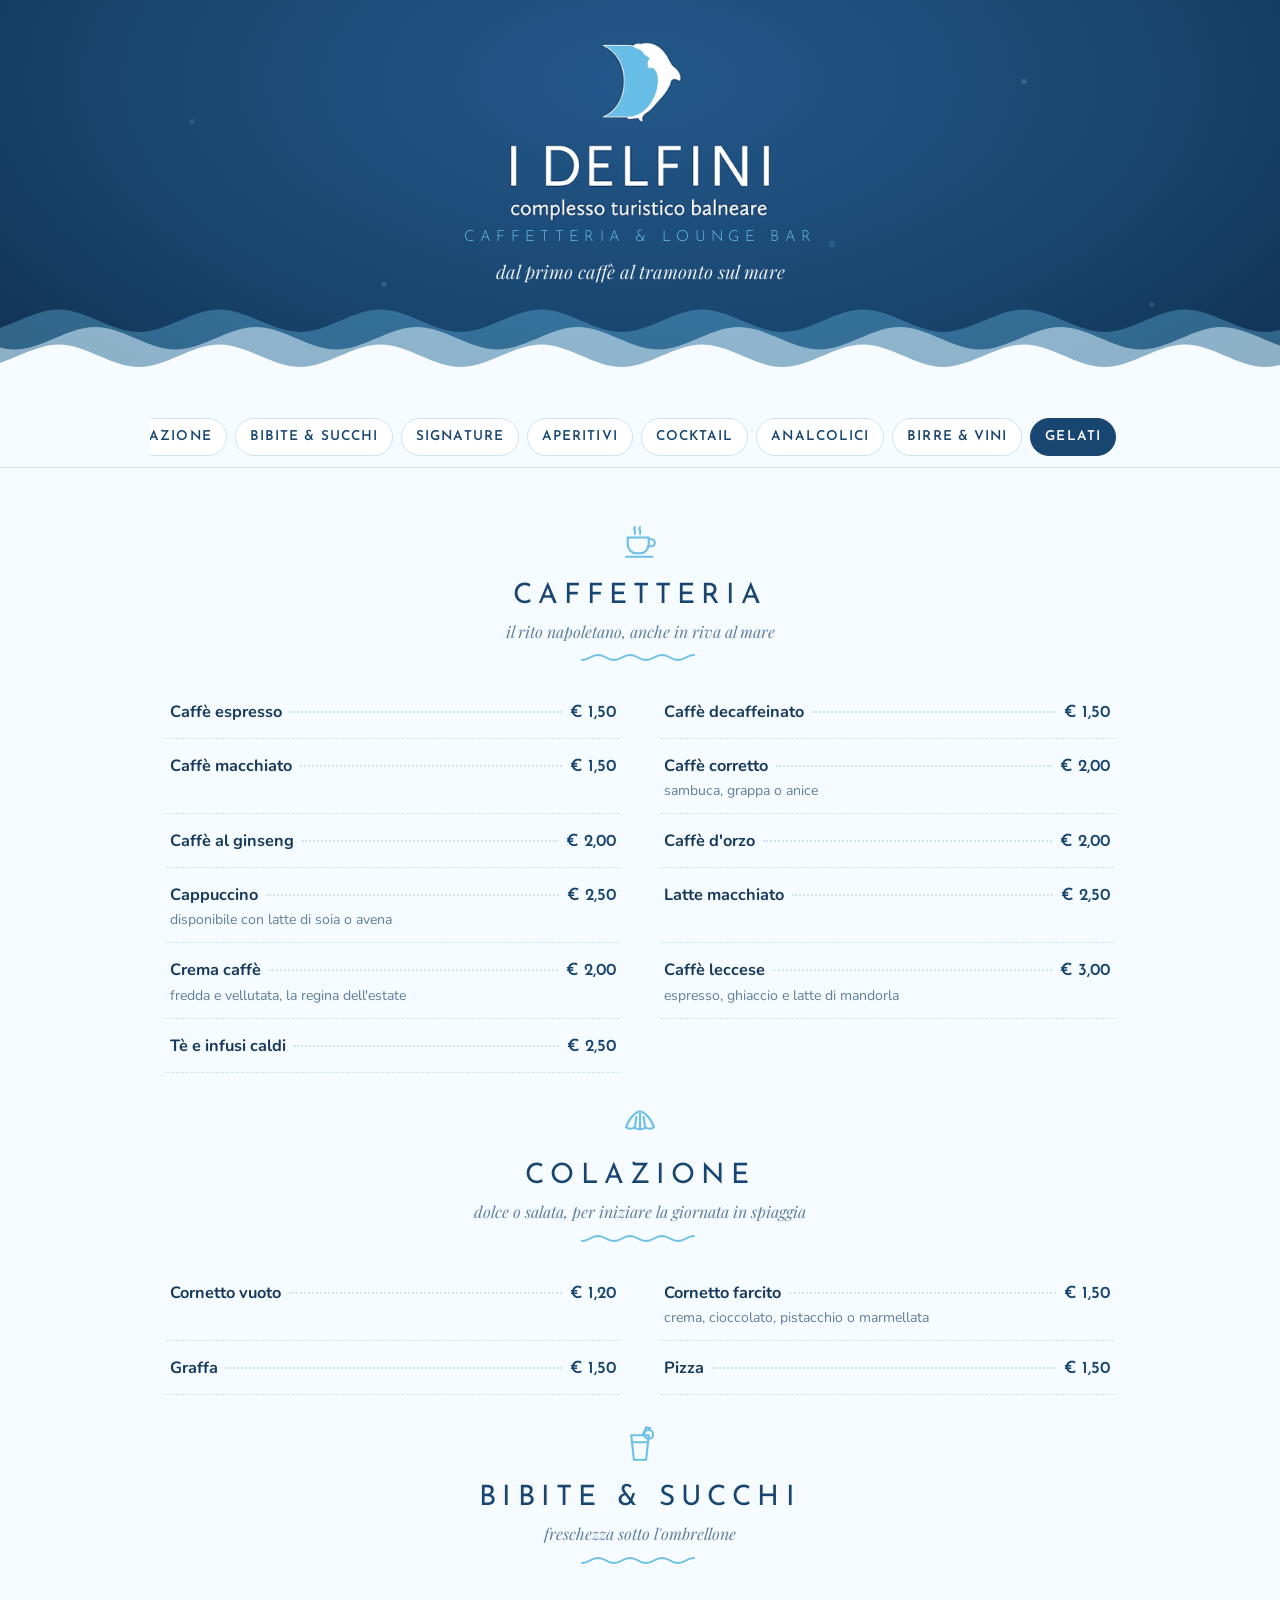
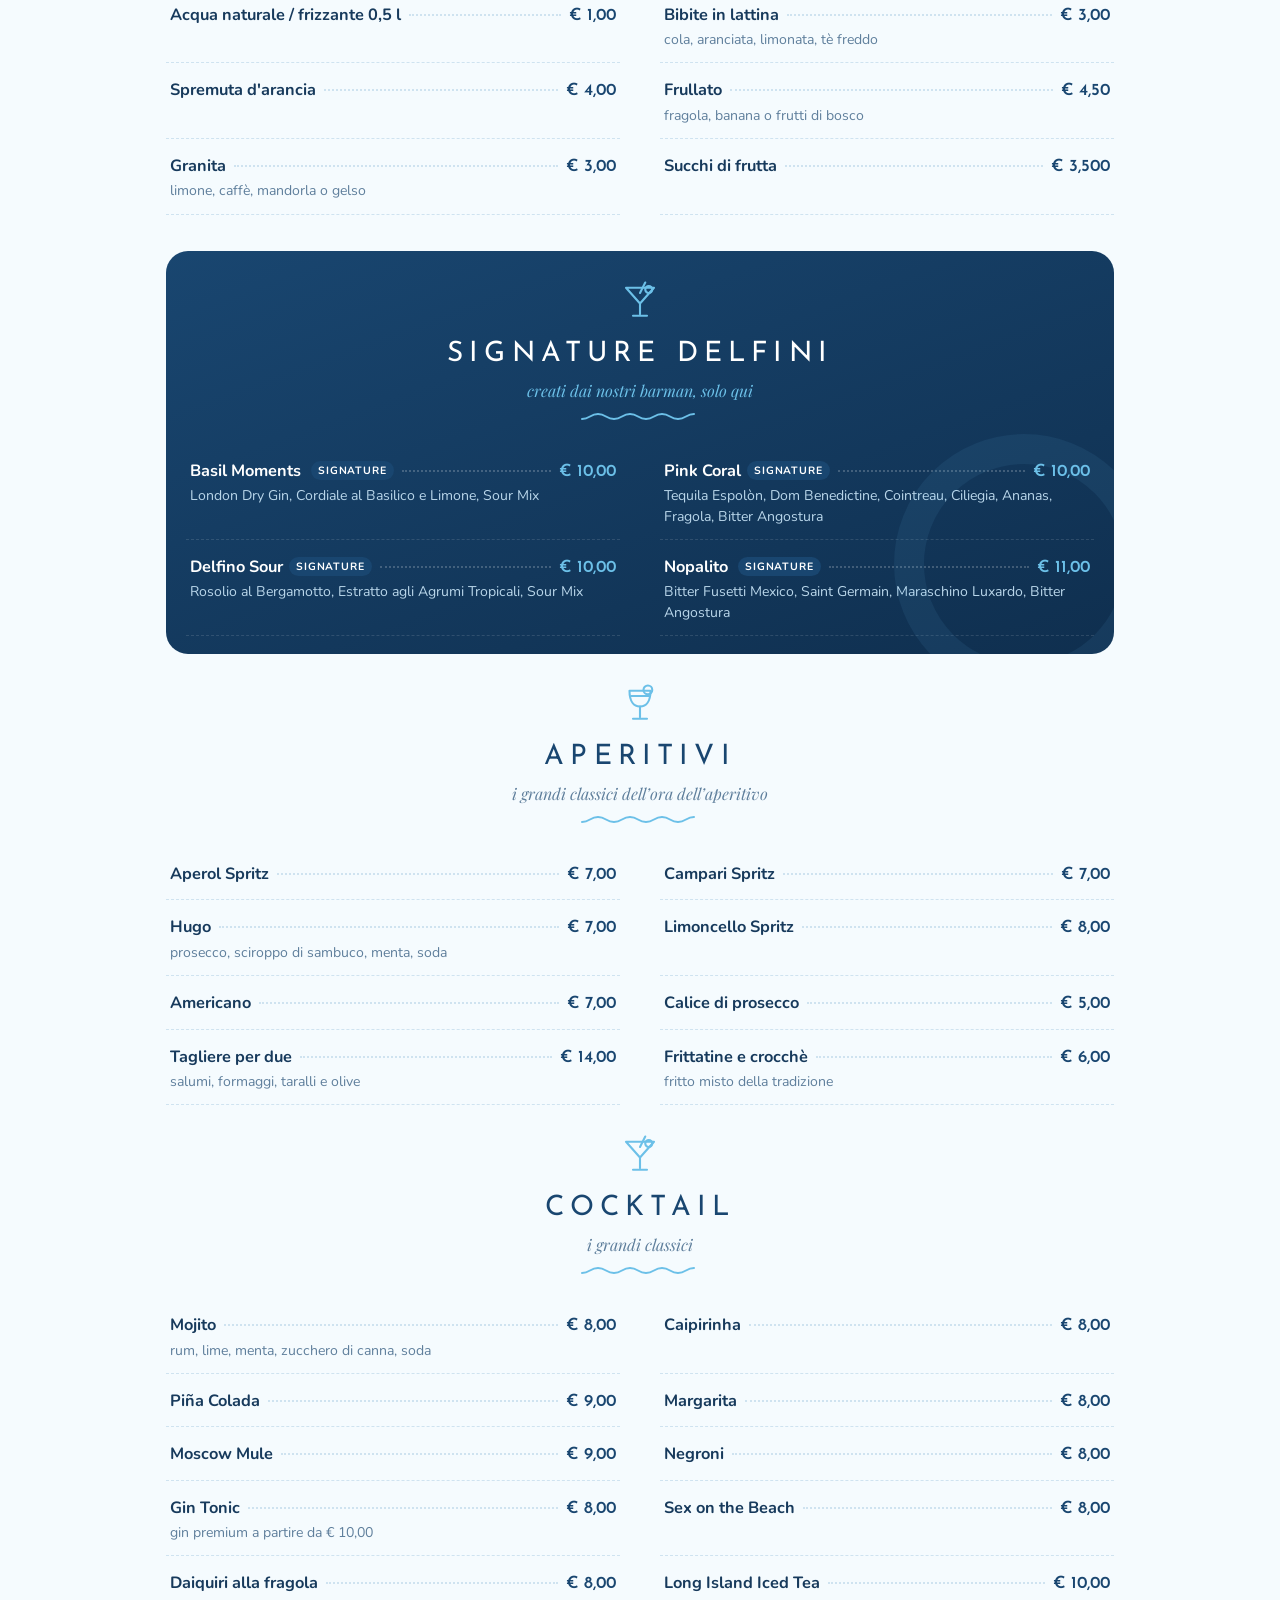
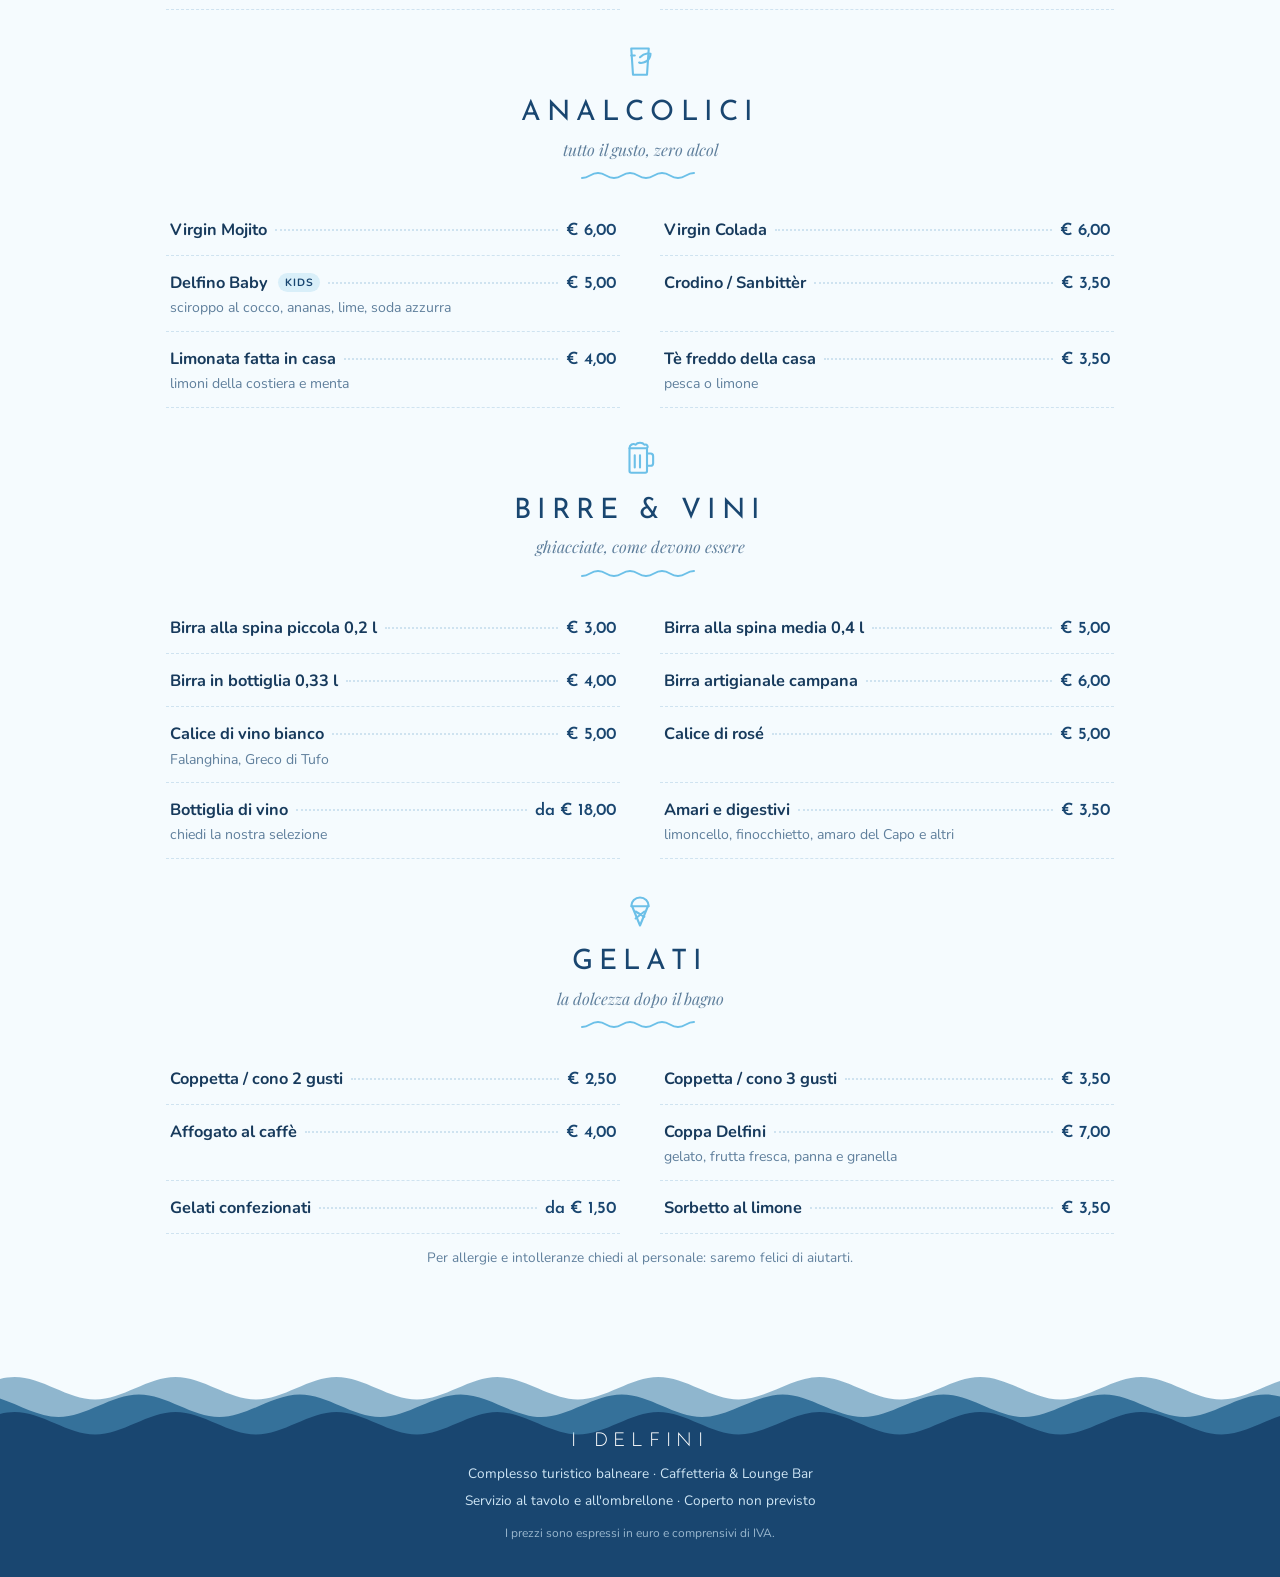
==== commit 46d082f3: "modifica aperitivo" ====
--- a/public/index.html
+++ b/public/index.html
@@ -303,7 +303,7 @@
     <div class="sec-head">
       <svg class="icon"><use href="#i-spritz"/></svg>
       <h2>Aperitivi</h2>
-      <p>serviti con stuzzichini della casa</p>
+      <p>i grandi classici dell’ora dell’aperitivo</p>
       <svg class="divider"><use href="#i-divider"/></svg>
     </div>
     <div class="grid">
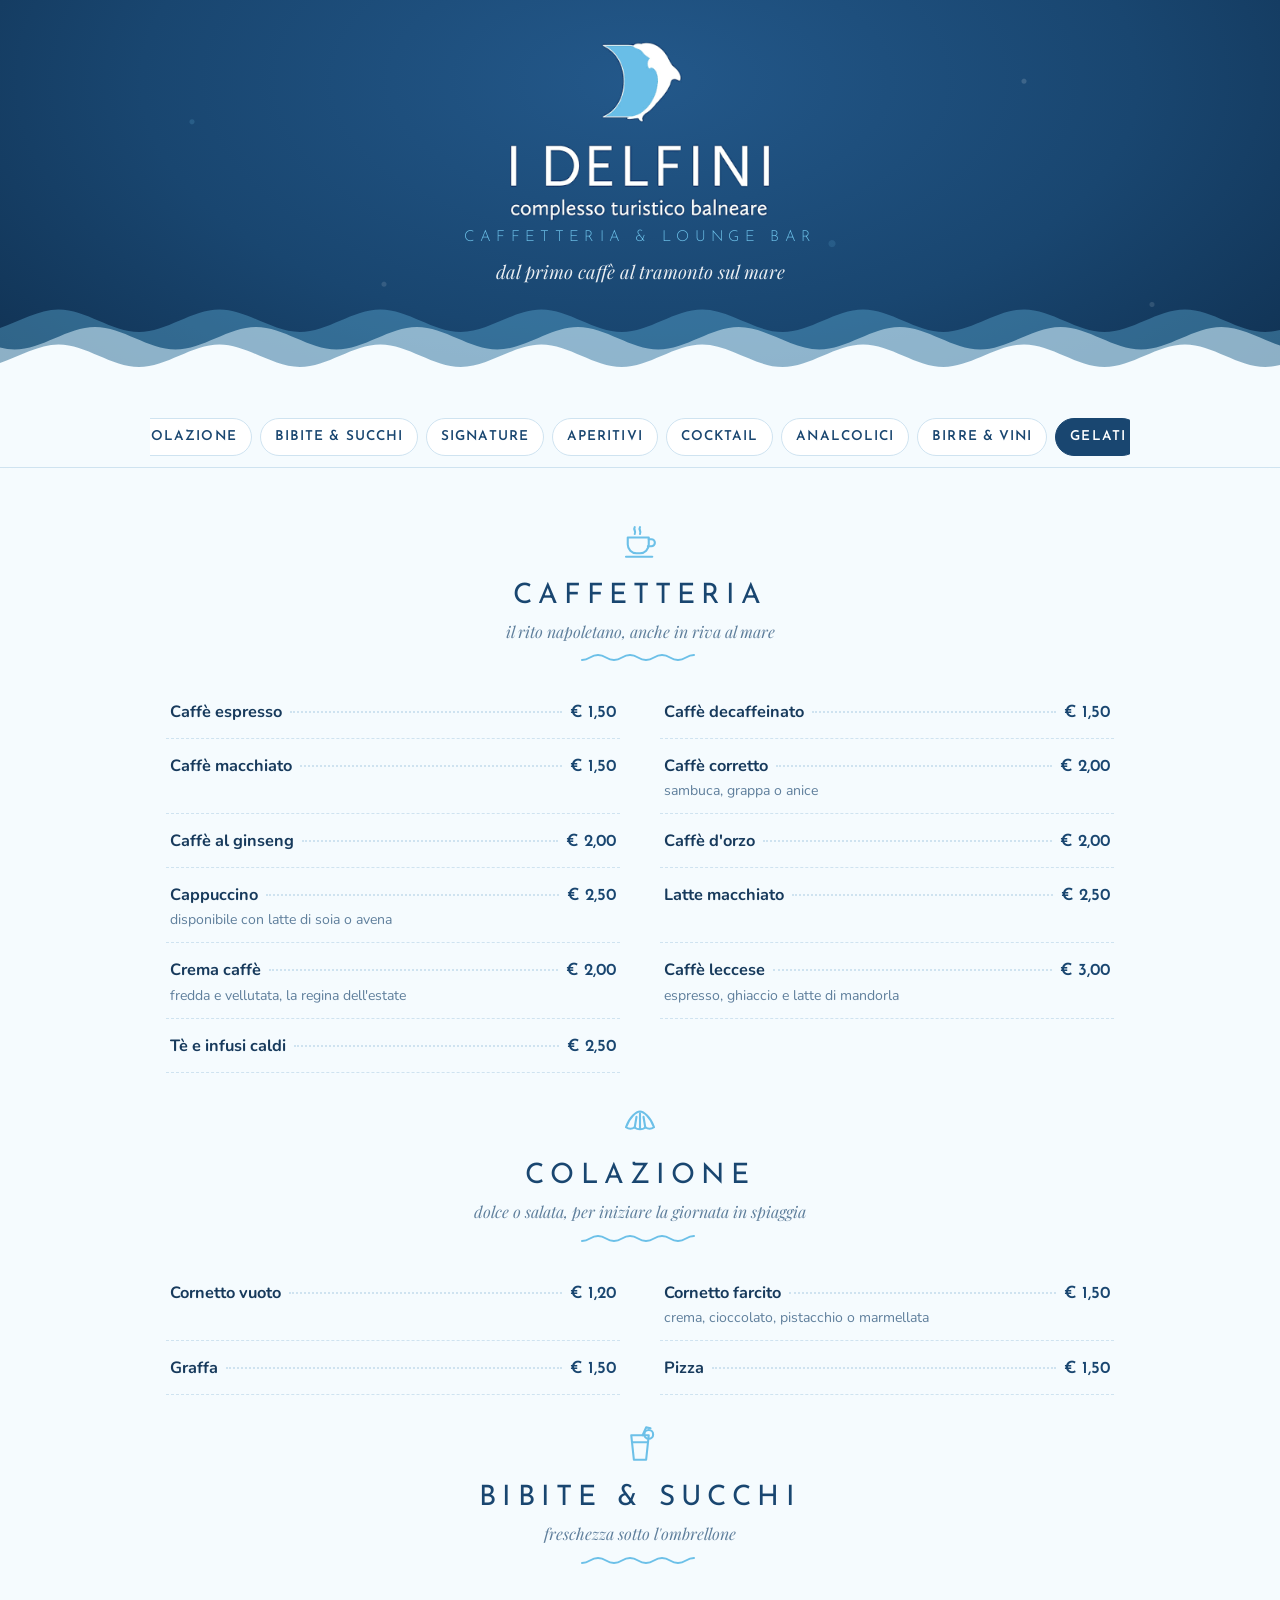
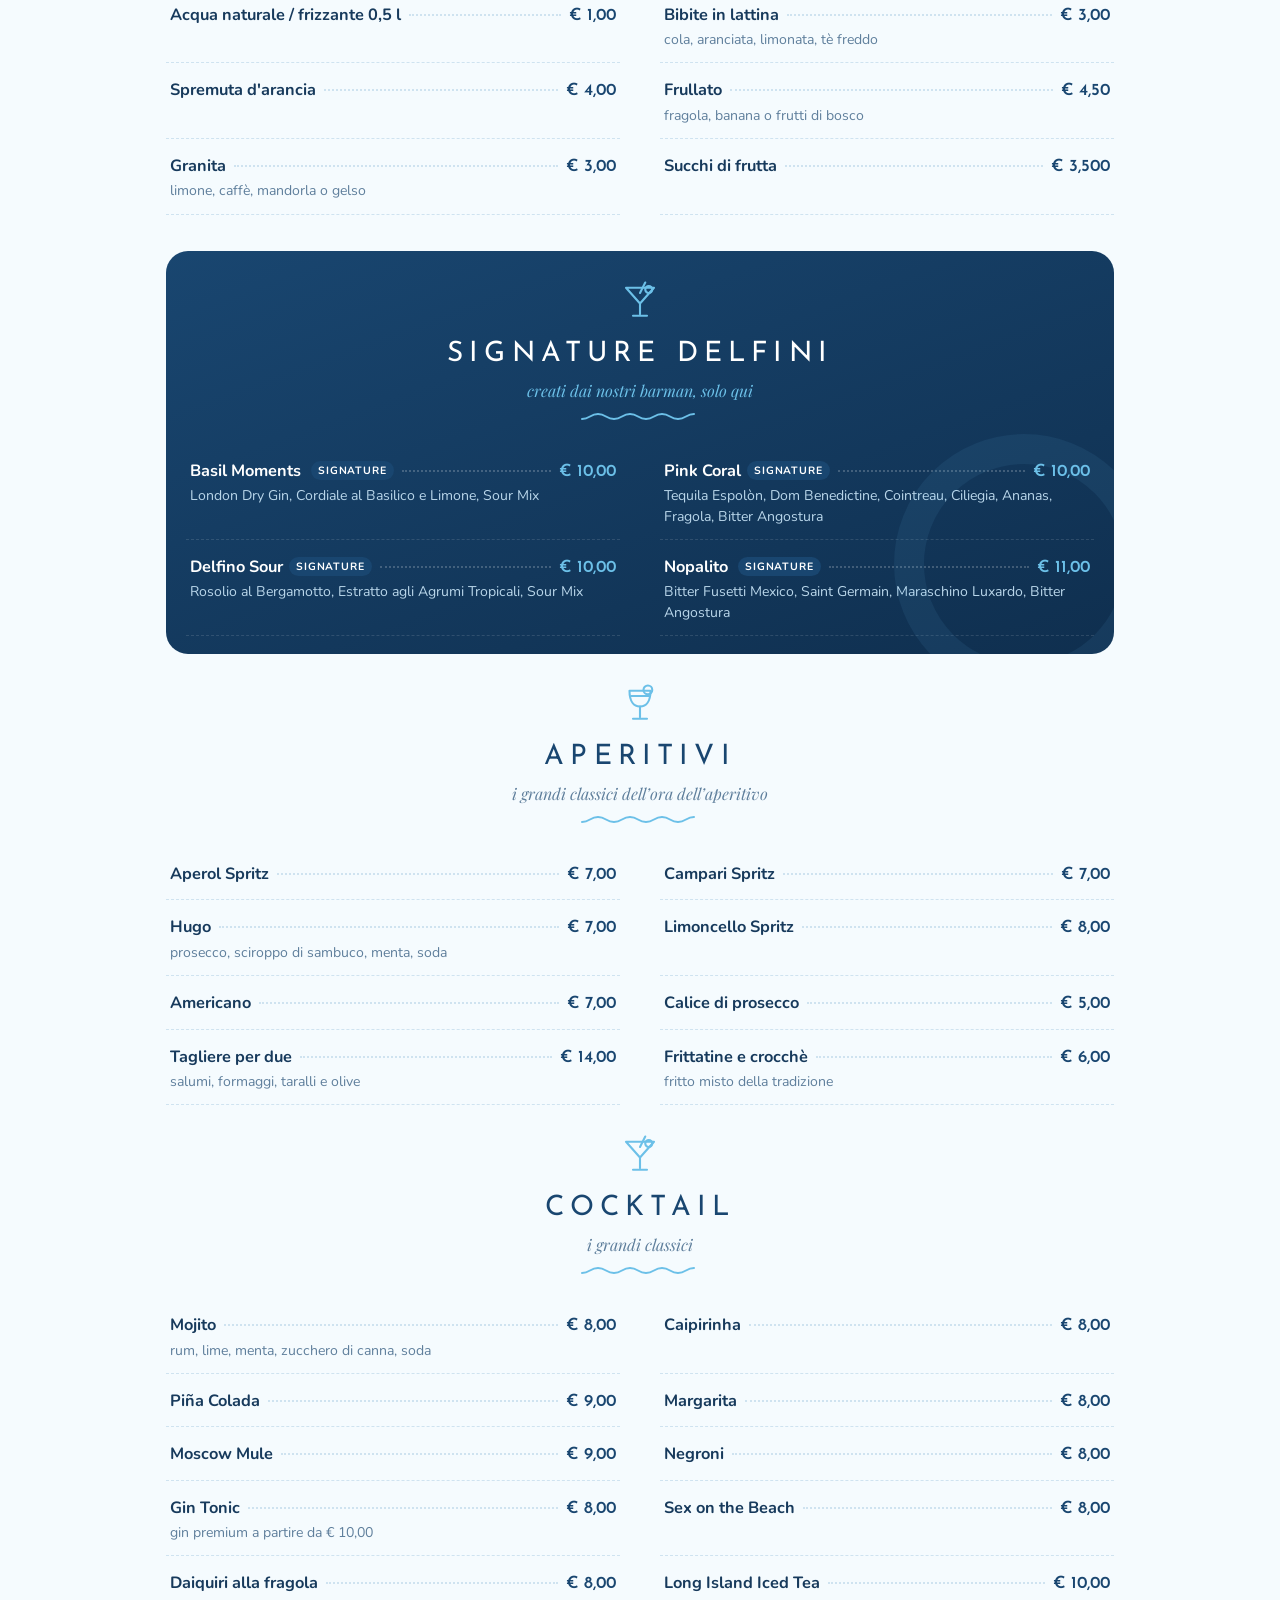
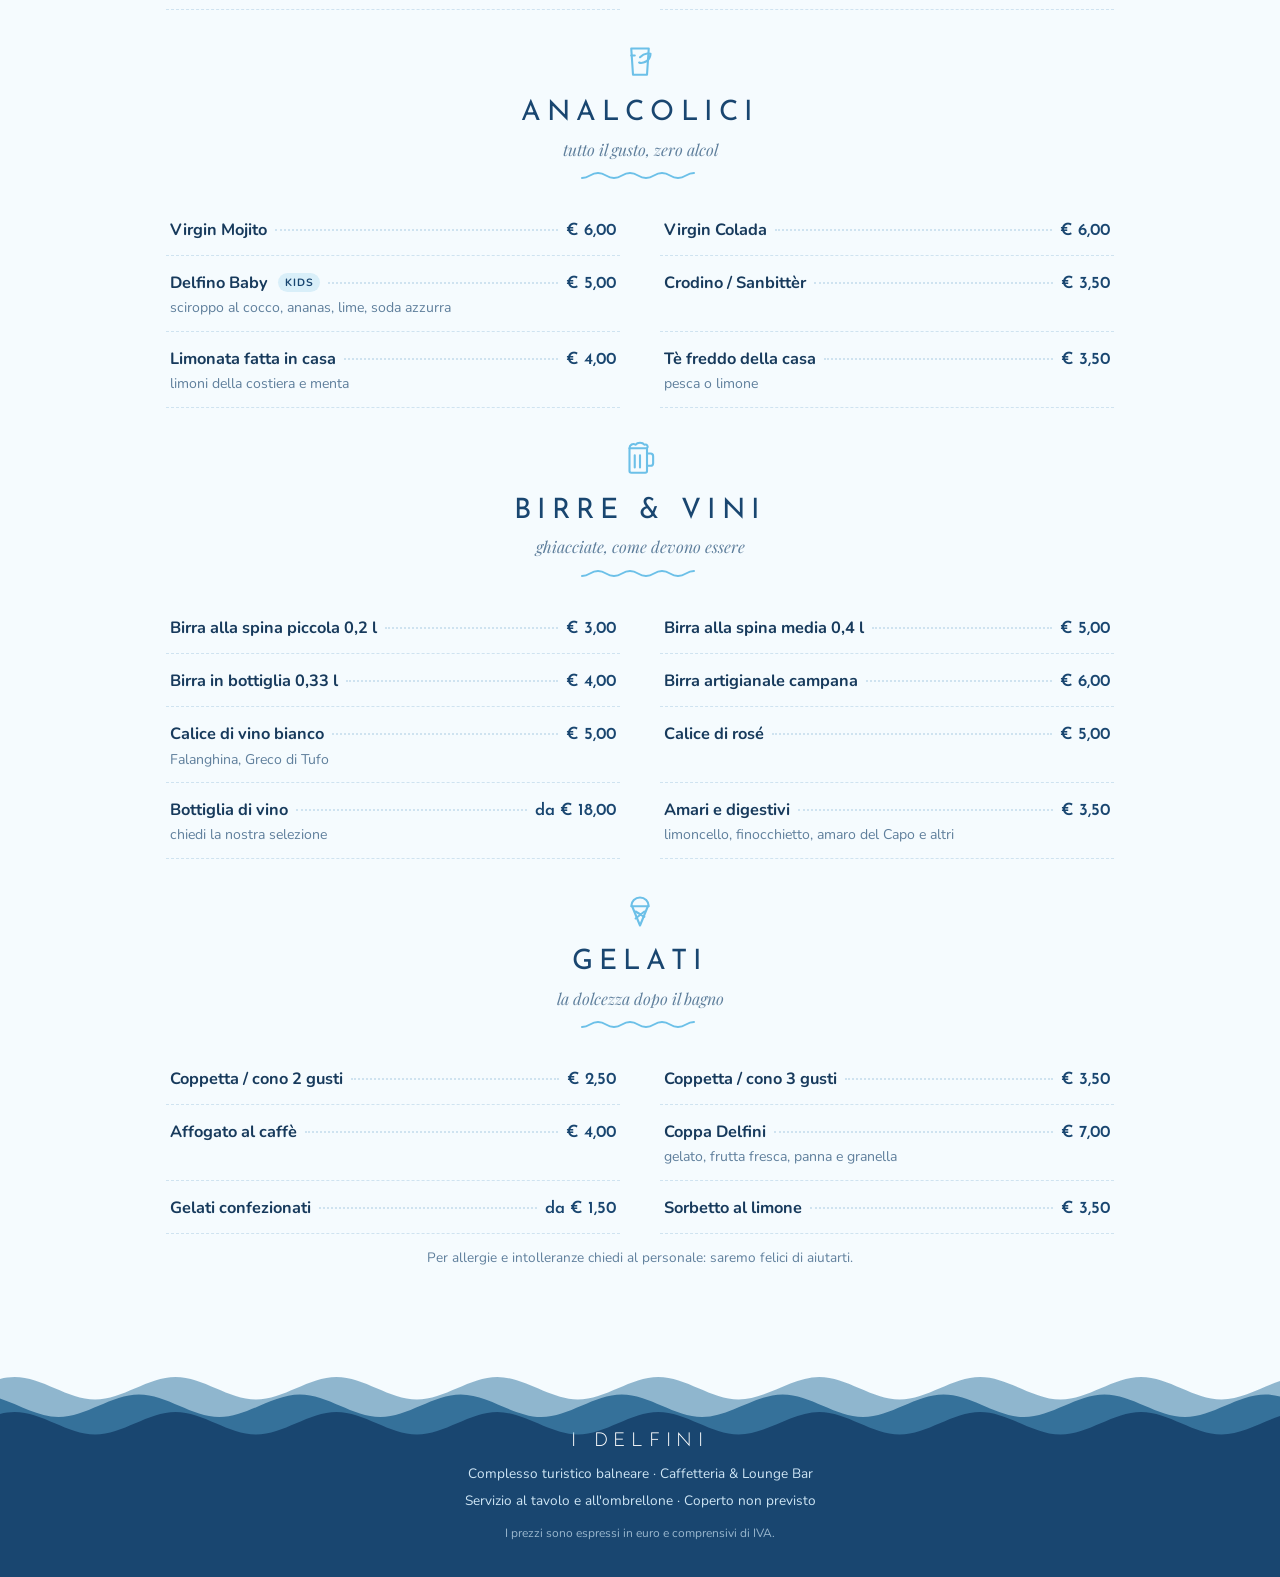
==== commit 1b488759: "correzzione suddivisione dei compiti in file propri" ====
--- a/public/index.html
+++ b/public/index.html
@@ -7,176 +7,7 @@
 <link rel="preconnect" href="https://fonts.googleapis.com">
 <link rel="preconnect" href="https://fonts.gstatic.com" crossorigin>
 <link href="https://fonts.googleapis.com/css2?family=Josefin+Sans:wght@300;400;600&family=Nunito:wght@400;600;700&family=Playfair+Display:ital@1&display=swap" rel="stylesheet">
-<style>
-  :root{
-    --navy:#194670;
-    --navy-deep:#0f2f4f;
-    --sky:#6cc0e8;
-    --sky-soft:#d9eff9;
-    --foam:#f5fbfe;
-    --sand:#f3e9d7;
-    --ink:#173a5c;
-    --muted:#5f7f9c;
-    --line:#cfe3f0;
-  }
-  *{box-sizing:border-box;margin:0;padding:0}
-  html{scroll-behavior:smooth}
-  body{
-    font-family:'Nunito',system-ui,sans-serif;
-    color:var(--ink);
-    background:var(--foam);
-    line-height:1.45;
-  }
-
-  /* ---------- HERO ---------- */
-  .hero{
-    position:relative;
-    background:radial-gradient(ellipse at 50% 20%, #23588a 0%, var(--navy) 55%, var(--navy-deep) 100%);
-    color:#fff;
-    text-align:center;
-    padding:42px 16px 120px;
-    overflow:hidden;
-  }
-  .hero::before{ /* riflessi di luce sull'acqua */
-    content:"";position:absolute;inset:0;
-    background:
-      radial-gradient(circle at 15% 30%, rgba(108,192,232,.18) 0 2px, transparent 3px),
-      radial-gradient(circle at 80% 20%, rgba(255,255,255,.15) 0 2px, transparent 3px),
-      radial-gradient(circle at 65% 60%, rgba(108,192,232,.15) 0 3px, transparent 4px),
-      radial-gradient(circle at 30% 70%, rgba(255,255,255,.12) 0 2px, transparent 3px),
-      radial-gradient(circle at 90% 75%, rgba(255,255,255,.12) 0 2px, transparent 3px);
-    pointer-events:none;
-  }
-  .logo{
-    width:min(260px,62vw);
-    display:block;margin:0 auto;
-    position:relative;z-index:1;
-  }
-  .tagline{
-    position:relative;z-index:1;
-    margin-top:6px;
-    font-family:'Josefin Sans',sans-serif;
-    font-weight:300;
-    letter-spacing:.35em;
-    text-transform:uppercase;
-    font-size:.95rem;
-    color:var(--sky);
-  }
-  .tagline-sub{
-    position:relative;z-index:1;
-    font-family:'Playfair Display',serif;font-style:italic;
-    font-size:1.15rem;margin-top:10px;opacity:.9;
-  }
-  .waves{
-    position:absolute;left:0;bottom:-1px;width:100%;height:110px;
-  }
-  .waves use{animation:drift 14s linear infinite}
-  .waves use:nth-child(1){animation-duration:18s;opacity:.35}
-  .waves use:nth-child(2){animation-duration:12s;opacity:.55;animation-direction:reverse}
-  .waves use:nth-child(3){animation-duration:9s}
-  @keyframes drift{from{transform:translateX(-90px)}to{transform:translateX(85px)}}
-  @media (prefers-reduced-motion:reduce){.waves use{animation:none}}
-
-  /* ---------- NAV ---------- */
-  nav{
-    position:sticky;top:0;z-index:10;
-    background:rgba(245,251,254,.94);
-    backdrop-filter:blur(8px);
-    border-bottom:1px solid var(--line);
-  }
-  nav ul{
-    list-style:none;display:flex;gap:8px;
-    overflow-x:auto;scrollbar-width:none;
-    padding:12px 16px;max-width:980px;margin:0 auto;
-  }
-  nav ul::-webkit-scrollbar{display:none}
-  nav a{
-    display:block;white-space:nowrap;text-decoration:none;
-    font-family:'Josefin Sans',sans-serif;font-weight:600;
-    font-size:.85rem;letter-spacing:.08em;text-transform:uppercase;
-    color:var(--navy);
-    padding:8px 14px;border-radius:999px;
-    border:1px solid var(--line);background:#fff;
-    transition:.2s;
-  }
-  nav a:hover,nav a.active{background:var(--navy);color:#fff;border-color:var(--navy)}
-
-  /* ---------- MENU ---------- */
-  main{max-width:980px;margin:0 auto;padding:24px 16px 40px}
-  section{padding-top:28px;scroll-margin-top:70px}
-  .sec-head{text-align:center;margin-bottom:22px}
-  .sec-head .icon{width:42px;height:42px;margin:0 auto 6px;color:var(--sky)}
-  .sec-head h2{
-    font-family:'Josefin Sans',sans-serif;font-weight:400;
-    font-size:1.75rem;letter-spacing:.22em;text-transform:uppercase;
-    color:var(--navy);
-  }
-  .sec-head p{
-    font-family:'Playfair Display',serif;font-style:italic;
-    color:var(--muted);margin-top:4px;
-  }
-  .sec-head .divider{display:block;width:120px;height:14px;margin:10px auto 0}
-
-  .grid{display:grid;grid-template-columns:1fr;gap:4px 40px}
-  @media(min-width:760px){.grid{grid-template-columns:1fr 1fr}}
-
-  .item{padding:12px 4px;border-bottom:1px dashed var(--line)}
-  .row{display:flex;align-items:baseline;gap:8px}
-  .name{font-weight:700;font-size:1.02rem;color:var(--ink)}
-  .dots{flex:1;border-bottom:2px dotted var(--line);transform:translateY(-4px);min-width:16px}
-  .price{
-    font-family:'Josefin Sans',sans-serif;font-weight:600;
-    color:var(--navy);font-size:1.05rem;white-space:nowrap;
-  }
-  .desc{font-size:.88rem;color:var(--muted);margin-top:2px}
-  .tag{
-    display:inline-block;font-size:.66rem;font-weight:700;letter-spacing:.08em;
-    text-transform:uppercase;padding:2px 7px;border-radius:999px;
-    background:var(--sky-soft);color:var(--navy);margin-left:6px;vertical-align:2px;
-  }
-  .tag.sig{background:var(--navy);color:#fff}
-
-  /* card evidenziata per i signature */
-  .signature{
-    background:linear-gradient(160deg,var(--navy) 0%,var(--navy-deep) 100%);
-    color:#fff;border-radius:22px;padding:28px 20px 18px;margin-top:8px;
-    position:relative;overflow:hidden;
-  }
-  .signature::after{
-    content:"";position:absolute;right:-40px;bottom:-40px;width:200px;height:200px;
-    border-radius:50%;border:30px solid rgba(108,192,232,.08);
-  }
-  .signature .sec-head h2{color:#fff}
-  .signature .sec-head p{color:var(--sky)}
-  .signature .name{color:#fff}
-  .signature .desc{color:#b9d6ea}
-  .signature .price{color:var(--sky)}
-  .signature .item{border-bottom-color:rgba(255,255,255,.12)}
-  .signature .dots{border-bottom-color:rgba(255,255,255,.2)}
-
-  .note{
-    margin-top:14px;font-size:.85rem;color:var(--muted);text-align:center;
-  }
-
-  /* ---------- FOOTER ---------- */
-  footer{
-    position:relative;background:var(--navy);color:#cfe6f5;
-    text-align:center;padding:90px 16px 34px;margin-top:30px;
-  }
-  footer .waves{top:-1px;bottom:auto;transform:rotate(180deg)}
-  footer h3{
-    font-family:'Josefin Sans',sans-serif;font-weight:300;
-    letter-spacing:.3em;text-transform:uppercase;color:#fff;font-size:1.2rem;
-  }
-  footer p{font-size:.85rem;margin-top:8px;max-width:560px;margin-inline:auto}
-  footer .small{opacity:.7;font-size:.75rem;margin-top:14px}
-
-  @media print{
-    nav{display:none}
-    .waves use{animation:none}
-    section{break-inside:avoid}
-  }
-</style>
+<link rel="stylesheet" href="css/style.css">
 </head>
 <body>
 
@@ -197,7 +28,7 @@
 </svg>
 
 <header class="hero">
-  <img class="logo" src="[data-uri]" alt="I Delfini – complesso turistico balneare">
+  <img class="logo" src="img/logo.png" alt="I Delfini – complesso turistico balneare">
   <div class="tagline">Caffetteria &amp; Lounge Bar</div>
   <div class="tagline-sub">dal primo caffè al tramonto sul mare</div>
   <svg class="waves" viewBox="0 24 1400 88" preserveAspectRatio="none" aria-hidden="true">
@@ -411,19 +242,6 @@
   <p class="small">I prezzi sono espressi in euro e comprensivi di IVA.</p>
 </footer>
 
-<script>
-  // evidenzia la categoria visibile nella barra di navigazione
-  const links=[...document.querySelectorAll('nav a')];
-  const obs=new IntersectionObserver(entries=>{
-    entries.forEach(e=>{
-      if(e.isIntersecting){
-        links.forEach(a=>a.classList.toggle('active',a.getAttribute('href')==='#'+e.target.id));
-        const act=links.find(a=>a.classList.contains('active'));
-        if(act) act.scrollIntoView({block:'nearest',inline:'center',behavior:'smooth'});
-      }
-    });
-  },{rootMargin:'-45% 0px -50% 0px'});
-  document.querySelectorAll('main section').forEach(s=>obs.observe(s));
-</script>
+<script src="js/main.js"></script>
 </body>
 </html>
--- a/public/css/style.css
+++ b/public/css/style.css
@@ -0,0 +1,168 @@
+:root{
+  --navy:#194670;
+  --navy-deep:#0f2f4f;
+  --sky:#6cc0e8;
+  --sky-soft:#d9eff9;
+  --foam:#f5fbfe;
+  --sand:#f3e9d7;
+  --ink:#173a5c;
+  --muted:#5f7f9c;
+  --line:#cfe3f0;
+}
+*{box-sizing:border-box;margin:0;padding:0}
+html{scroll-behavior:smooth}
+body{
+  font-family:'Nunito',system-ui,sans-serif;
+  color:var(--ink);
+  background:var(--foam);
+  line-height:1.45;
+}
+
+/* ---------- HERO ---------- */
+.hero{
+  position:relative;
+  background:radial-gradient(ellipse at 50% 20%, #23588a 0%, var(--navy) 55%, var(--navy-deep) 100%);
+  color:#fff;
+  text-align:center;
+  padding:42px 16px 120px;
+  overflow:hidden;
+}
+.hero::before{ /* riflessi di luce sull'acqua */
+  content:"";position:absolute;inset:0;
+  background:
+    radial-gradient(circle at 15% 30%, rgba(108,192,232,.18) 0 2px, transparent 3px),
+    radial-gradient(circle at 80% 20%, rgba(255,255,255,.15) 0 2px, transparent 3px),
+    radial-gradient(circle at 65% 60%, rgba(108,192,232,.15) 0 3px, transparent 4px),
+    radial-gradient(circle at 30% 70%, rgba(255,255,255,.12) 0 2px, transparent 3px),
+    radial-gradient(circle at 90% 75%, rgba(255,255,255,.12) 0 2px, transparent 3px);
+  pointer-events:none;
+}
+.logo{
+  width:min(260px,62vw);
+  display:block;margin:0 auto;
+  position:relative;z-index:1;
+}
+.tagline{
+  position:relative;z-index:1;
+  margin-top:6px;
+  font-family:'Josefin Sans',sans-serif;
+  font-weight:300;
+  letter-spacing:.35em;
+  text-transform:uppercase;
+  font-size:.95rem;
+  color:var(--sky);
+}
+.tagline-sub{
+  position:relative;z-index:1;
+  font-family:'Playfair Display',serif;font-style:italic;
+  font-size:1.15rem;margin-top:10px;opacity:.9;
+}
+.waves{
+  position:absolute;left:0;bottom:-1px;width:100%;height:110px;
+}
+.waves use{animation:drift 14s linear infinite}
+.waves use:nth-child(1){animation-duration:18s;opacity:.35}
+.waves use:nth-child(2){animation-duration:12s;opacity:.55;animation-direction:reverse}
+.waves use:nth-child(3){animation-duration:9s}
+@keyframes drift{from{transform:translateX(-90px)}to{transform:translateX(85px)}}
+@media (prefers-reduced-motion:reduce){.waves use{animation:none}}
+
+/* ---------- NAV ---------- */
+nav{
+  position:sticky;top:0;z-index:10;
+  background:rgba(245,251,254,.94);
+  backdrop-filter:blur(8px);
+  border-bottom:1px solid var(--line);
+}
+nav ul{
+  list-style:none;display:flex;gap:8px;
+  overflow-x:auto;scrollbar-width:none;
+  padding:12px 16px;max-width:980px;margin:0 auto;
+}
+nav ul::-webkit-scrollbar{display:none}
+nav a{
+  display:block;white-space:nowrap;text-decoration:none;
+  font-family:'Josefin Sans',sans-serif;font-weight:600;
+  font-size:.85rem;letter-spacing:.08em;text-transform:uppercase;
+  color:var(--navy);
+  padding:8px 14px;border-radius:999px;
+  border:1px solid var(--line);background:#fff;
+  transition:.2s;
+}
+nav a:hover,nav a.active{background:var(--navy);color:#fff;border-color:var(--navy)}
+
+/* ---------- MENU ---------- */
+main{max-width:980px;margin:0 auto;padding:24px 16px 40px}
+section{padding-top:28px;scroll-margin-top:70px}
+.sec-head{text-align:center;margin-bottom:22px}
+.sec-head .icon{width:42px;height:42px;margin:0 auto 6px;color:var(--sky)}
+.sec-head h2{
+  font-family:'Josefin Sans',sans-serif;font-weight:400;
+  font-size:1.75rem;letter-spacing:.22em;text-transform:uppercase;
+  color:var(--navy);
+}
+.sec-head p{
+  font-family:'Playfair Display',serif;font-style:italic;
+  color:var(--muted);margin-top:4px;
+}
+.sec-head .divider{display:block;width:120px;height:14px;margin:10px auto 0}
+
+.grid{display:grid;grid-template-columns:1fr;gap:4px 40px}
+@media(min-width:760px){.grid{grid-template-columns:1fr 1fr}}
+
+.item{padding:12px 4px;border-bottom:1px dashed var(--line)}
+.row{display:flex;align-items:baseline;gap:8px}
+.name{font-weight:700;font-size:1.02rem;color:var(--ink)}
+.dots{flex:1;border-bottom:2px dotted var(--line);transform:translateY(-4px);min-width:16px}
+.price{
+  font-family:'Josefin Sans',sans-serif;font-weight:600;
+  color:var(--navy);font-size:1.05rem;white-space:nowrap;
+}
+.desc{font-size:.88rem;color:var(--muted);margin-top:2px}
+.tag{
+  display:inline-block;font-size:.66rem;font-weight:700;letter-spacing:.08em;
+  text-transform:uppercase;padding:2px 7px;border-radius:999px;
+  background:var(--sky-soft);color:var(--navy);margin-left:6px;vertical-align:2px;
+}
+.tag.sig{background:var(--navy);color:#fff}
+
+/* card evidenziata per i signature */
+.signature{
+  background:linear-gradient(160deg,var(--navy) 0%,var(--navy-deep) 100%);
+  color:#fff;border-radius:22px;padding:28px 20px 18px;margin-top:8px;
+  position:relative;overflow:hidden;
+}
+.signature::after{
+  content:"";position:absolute;right:-40px;bottom:-40px;width:200px;height:200px;
+  border-radius:50%;border:30px solid rgba(108,192,232,.08);
+}
+.signature .sec-head h2{color:#fff}
+.signature .sec-head p{color:var(--sky)}
+.signature .name{color:#fff}
+.signature .desc{color:#b9d6ea}
+.signature .price{color:var(--sky)}
+.signature .item{border-bottom-color:rgba(255,255,255,.12)}
+.signature .dots{border-bottom-color:rgba(255,255,255,.2)}
+
+.note{
+  margin-top:14px;font-size:.85rem;color:var(--muted);text-align:center;
+}
+
+/* ---------- FOOTER ---------- */
+footer{
+  position:relative;background:var(--navy);color:#cfe6f5;
+  text-align:center;padding:90px 16px 34px;margin-top:30px;
+}
+footer .waves{top:-1px;bottom:auto;transform:rotate(180deg)}
+footer h3{
+  font-family:'Josefin Sans',sans-serif;font-weight:300;
+  letter-spacing:.3em;text-transform:uppercase;color:#fff;font-size:1.2rem;
+}
+footer p{font-size:.85rem;margin-top:8px;max-width:560px;margin-inline:auto}
+footer .small{opacity:.7;font-size:.75rem;margin-top:14px}
+
+@media print{
+  nav{display:none}
+  .waves use{animation:none}
+  section{break-inside:avoid}
+}
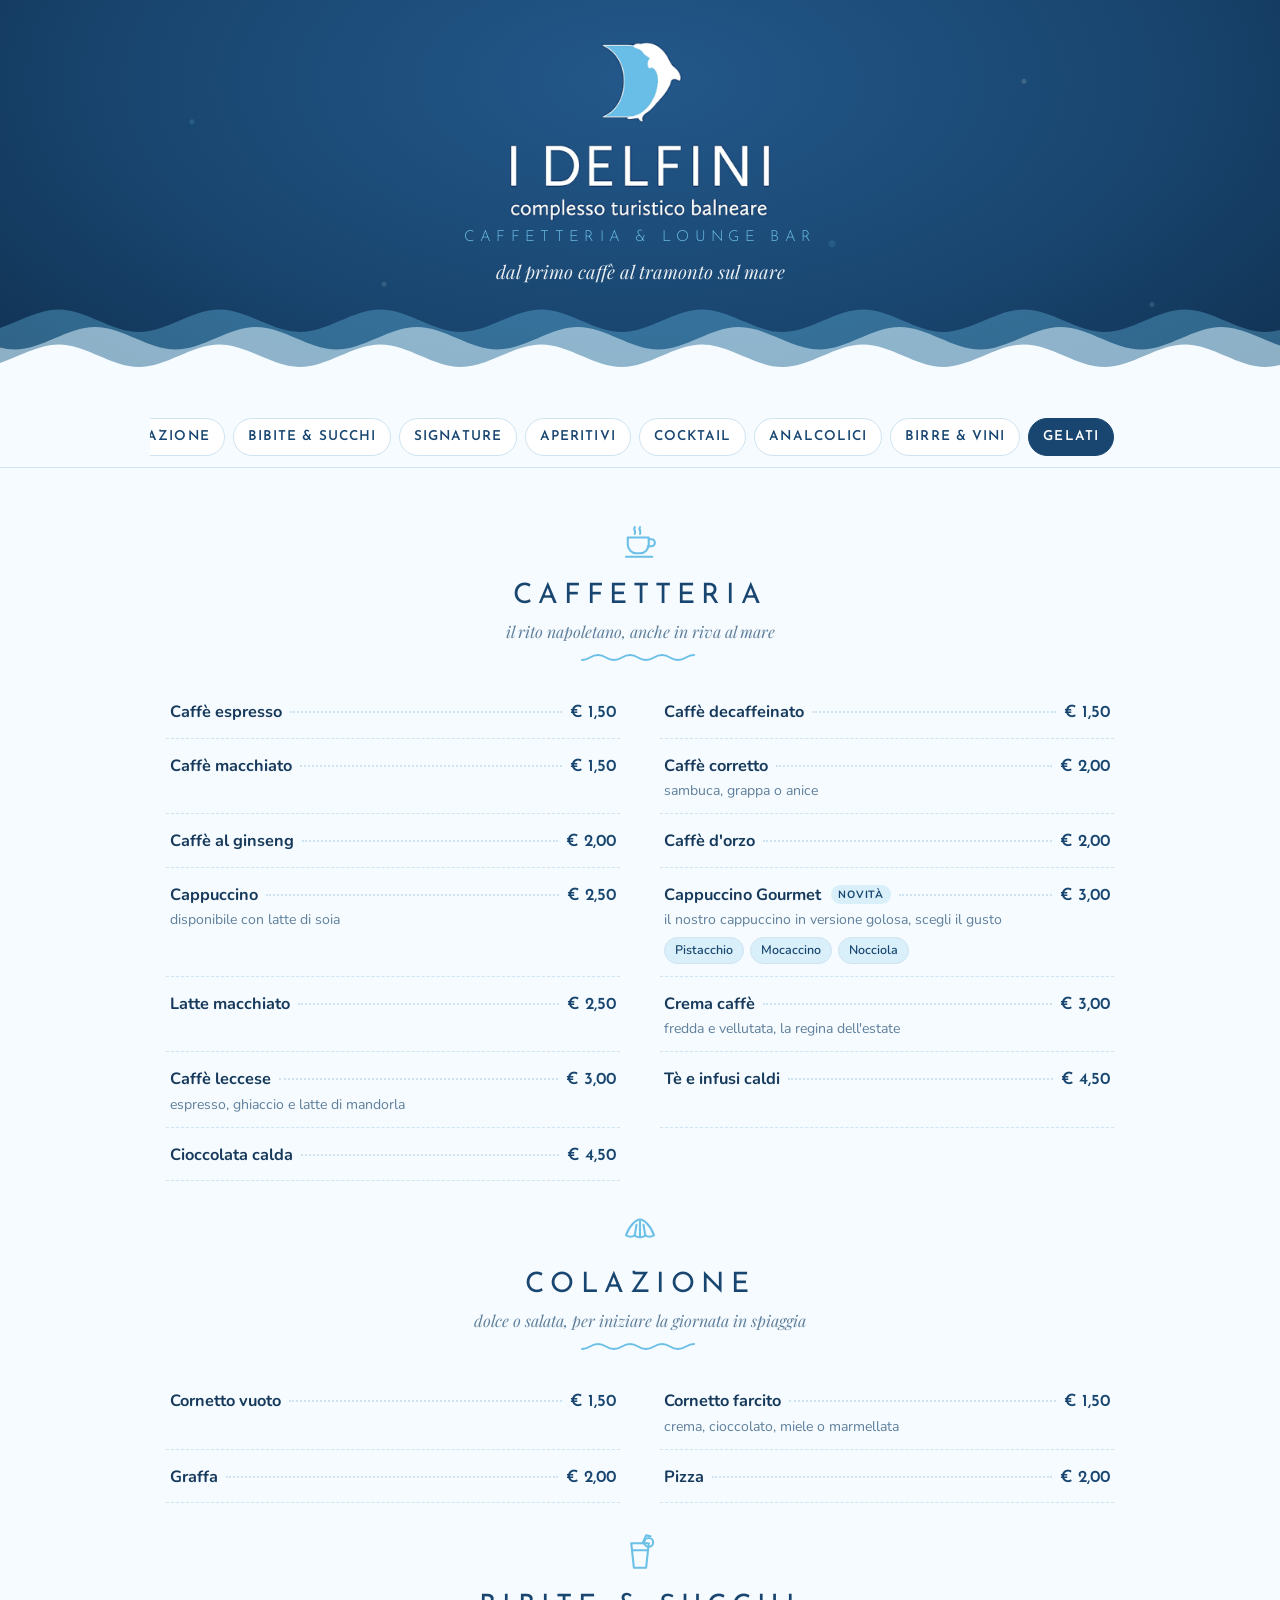
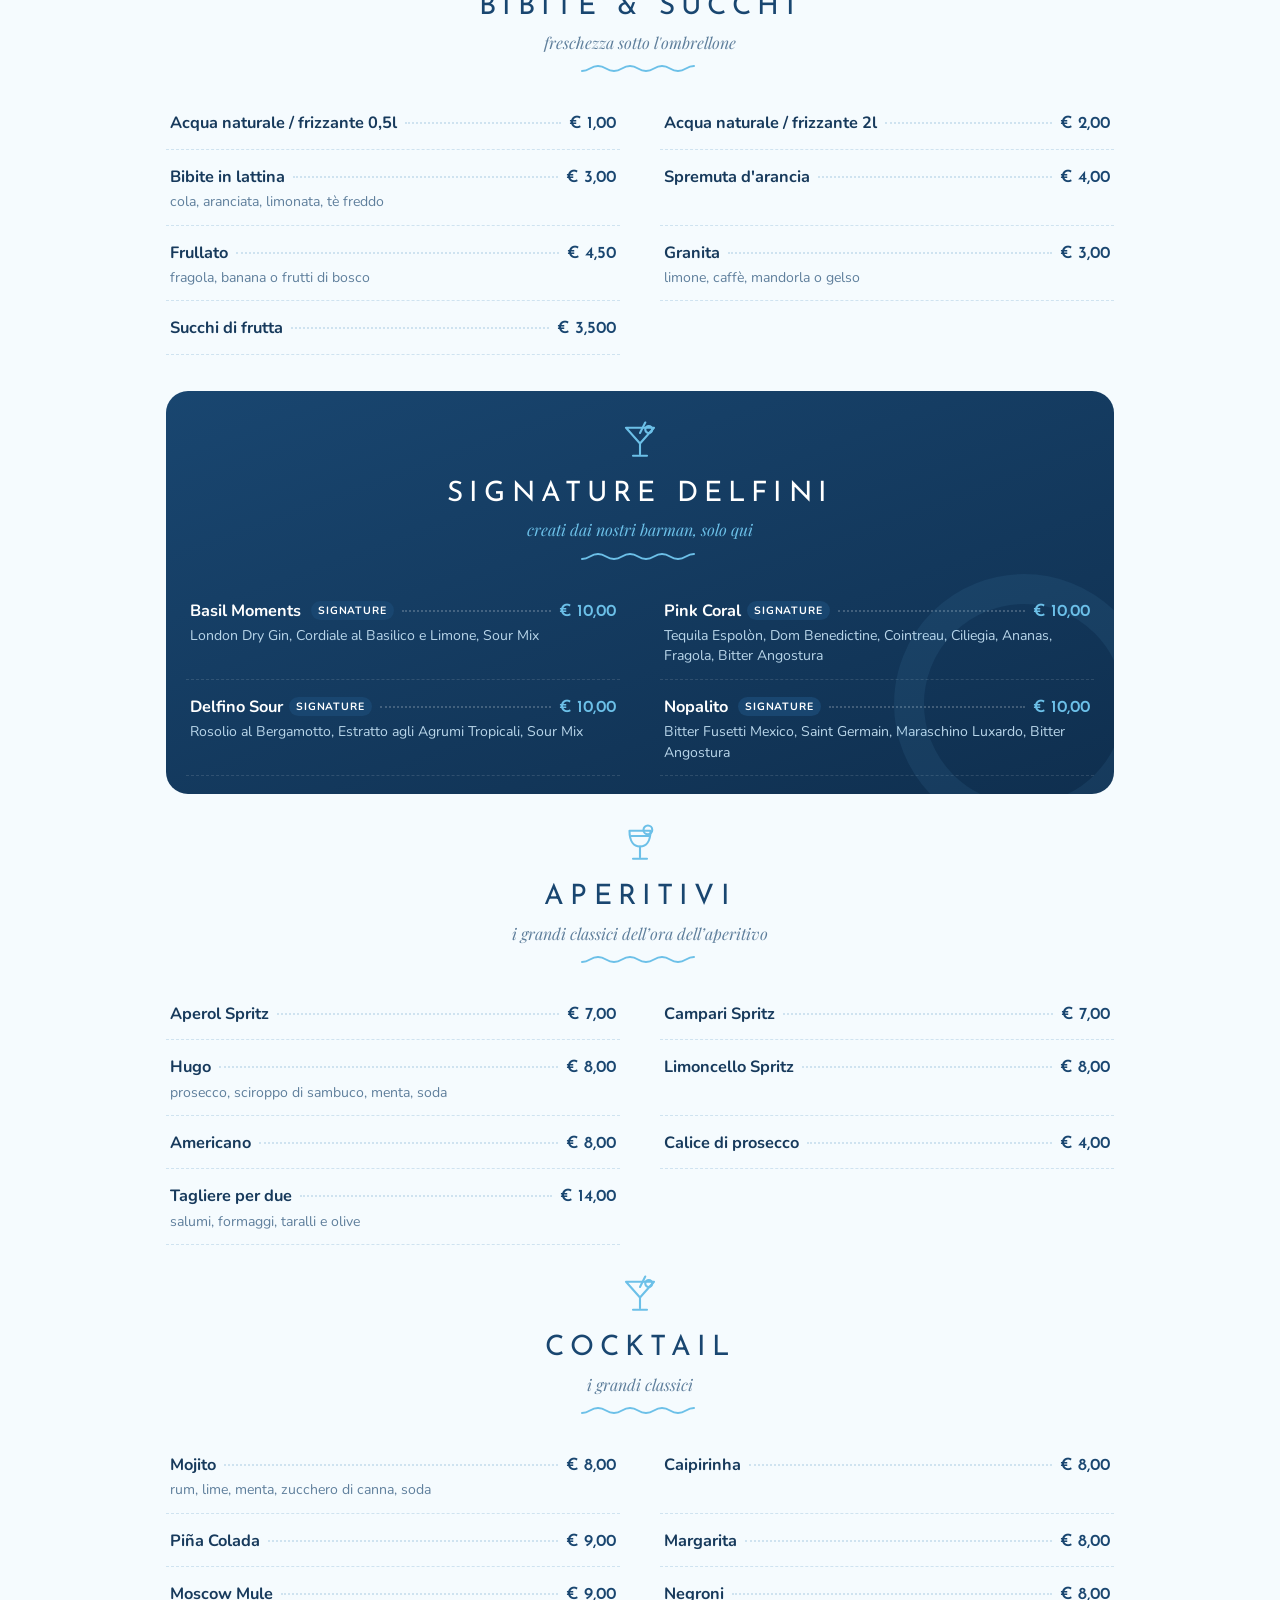
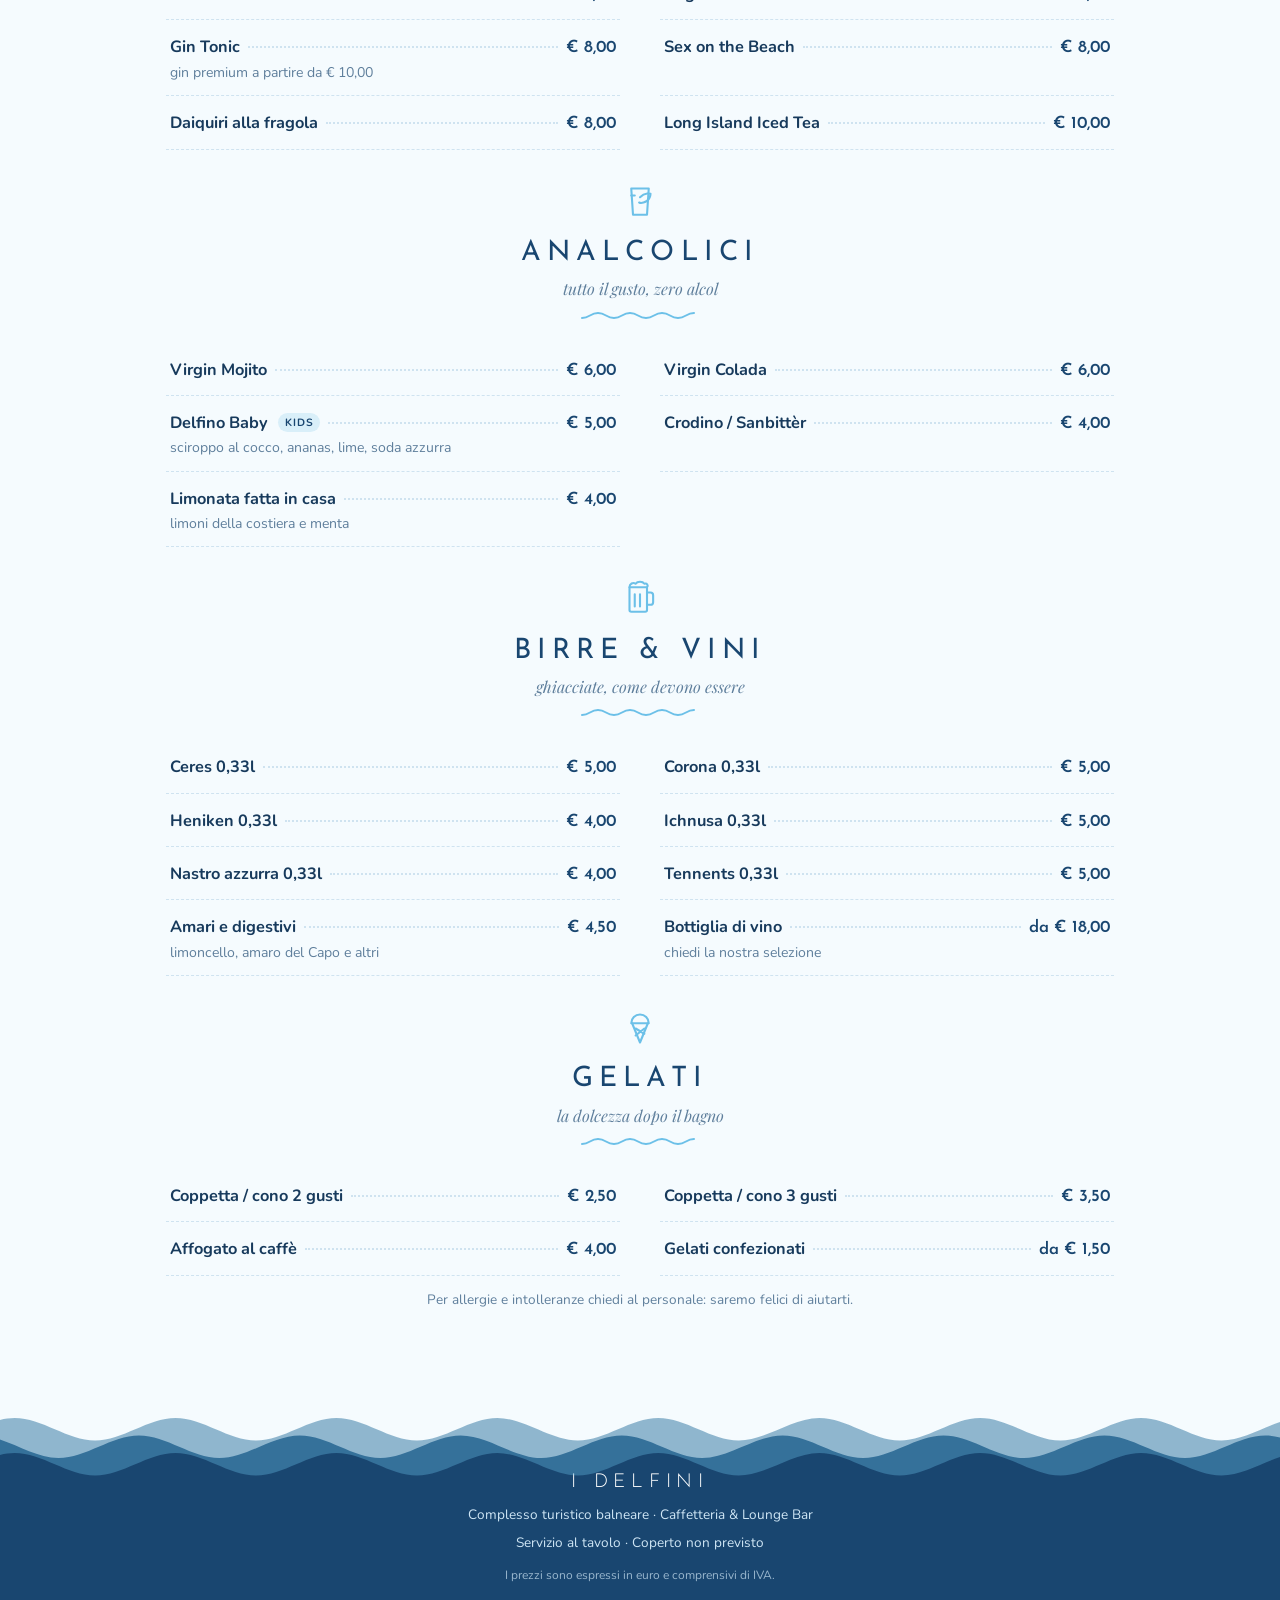
==== commit 6025a2d9: "correzzione di prodotti e prezzi" ====
--- a/public/index.html
+++ b/public/index.html
@@ -1,247 +1,263 @@
 <!DOCTYPE html>
-<html lang="it">
-<head>
-<meta charset="UTF-8">
-<meta name="viewport" content="width=device-width, initial-scale=1">
-<title>Menu – Lido I Delfini</title>
-<link rel="preconnect" href="https://fonts.googleapis.com">
-<link rel="preconnect" href="https://fonts.gstatic.com" crossorigin>
-<link href="https://fonts.googleapis.com/css2?family=Josefin+Sans:wght@300;400;600&family=Nunito:wght@400;600;700&family=Playfair+Display:ital@1&display=swap" rel="stylesheet">
-<link rel="stylesheet" href="css/style.css">
-</head>
-<body>
-
-<!-- simboli SVG riutilizzabili -->
-<svg width="0" height="0" style="position:absolute" aria-hidden="true">
-  <defs>
-    <path id="wave" d="M-200 44c30 0 58-18 88-18 s58 18 88 18 58-18 88-18 s58 18 88 18 58-18 88-18 s58 18 88 18 58-18 88-18 s58 18 88 18 58-18 88-18 s58 18 88 18 58-18 88-18 s58 18 88 18 58-18 88-18 s58 18 88 18 58-18 88-18 s58 18 88 18 58-18 88-18 s58 18 88 18 58-18 88-18 s58 18 88 18 58-18 88-18 s58 18 88 18 58-18 88-18 s58 18 88 18v60H-200z"/>
-  </defs>
-  <symbol id="i-coffee" viewBox="0 0 48 48"><g fill="none" stroke="currentColor" stroke-width="2.4" stroke-linecap="round" stroke-linejoin="round"><path d="M10 20h24v8a10 10 0 0 1-10 10h-4a10 10 0 0 1-10-10z"/><path d="M34 22h3a4 4 0 0 1 0 8h-4"/><path d="M8 42h30"/><path d="M18 8c-2 3 2 5 0 8M24 8c-2 3 2 5 0 8"/></g></symbol>
-  <symbol id="i-croissant" viewBox="0 0 48 48"><g fill="none" stroke="currentColor" stroke-width="2.4" stroke-linecap="round" stroke-linejoin="round"><path d="M8 30c4-12 12-18 16-18s12 6 16 18c-3 2-7 2-10 0-2 3-10 3-12 0-3 2-7 2-10 0z"/><path d="M18 30l2-12M30 30l-2-12M24 31V14"/></g></symbol>
-  <symbol id="i-juice" viewBox="0 0 48 48"><g fill="none" stroke="currentColor" stroke-width="2.4" stroke-linecap="round" stroke-linejoin="round"><path d="M14 14h20l-3 28H17z"/><path d="M15 22h18"/><path d="M27 14l4-9 5 1"/><circle cx="34" cy="13" r="5"/></g></symbol>
-  <symbol id="i-spritz" viewBox="0 0 48 48"><g fill="none" stroke="currentColor" stroke-width="2.4" stroke-linecap="round" stroke-linejoin="round"><path d="M12 10h24c0 12-5 18-12 18S12 22 12 10z"/><path d="M24 28v12M16 42h16"/><circle cx="33" cy="9" r="5"/><path d="M14 16h20"/></g></symbol>
-  <symbol id="i-cocktail" viewBox="0 0 48 48"><g fill="none" stroke="currentColor" stroke-width="2.4" stroke-linecap="round" stroke-linejoin="round"><path d="M8 10h32L24 28z"/><path d="M24 28v12M16 42h16"/><path d="M30 4l-6 12"/><circle cx="34" cy="12" r="4"/></g></symbol>
-  <symbol id="i-leaf" viewBox="0 0 48 48"><g fill="none" stroke="currentColor" stroke-width="2.4" stroke-linecap="round" stroke-linejoin="round"><path d="M14 12h20l-2 30H16z"/><path d="M24 22c6-6 12-4 12-4s0 8-8 10c-3 1-5 0-5 0"/><path d="M14 20h4"/></g></symbol>
-  <symbol id="i-beer" viewBox="0 0 48 48"><g fill="none" stroke="currentColor" stroke-width="2.4" stroke-linecap="round" stroke-linejoin="round"><path d="M12 14h20v26a2 2 0 0 1-2 2H14a2 2 0 0 1-2-2z"/><path d="M32 20h4a3 3 0 0 1 3 3v8a3 3 0 0 1-3 3h-4"/><path d="M12 14c0-4 4-6 7-4 2-3 8-3 10 0 3-1 5 2 3 4"/><path d="M18 22v14M24 22v14"/></g></symbol>
-  <symbol id="i-icecream" viewBox="0 0 48 48"><g fill="none" stroke="currentColor" stroke-width="2.4" stroke-linecap="round" stroke-linejoin="round"><path d="M14 22a10 10 0 0 1 20 0z"/><path d="M15 22l9 22 9-22"/><path d="M19 28l10 6M29 28l-10 8"/></g></symbol>
-  <symbol id="i-divider" viewBox="0 0 120 14"><path d="M2 7c8 0 8-5 16-5s8 5 16 5 8-5 16-5 8 5 16 5 8-5 16-5 8 5 16 5 8-5 16-5" fill="none" stroke="#6cc0e8" stroke-width="2" stroke-linecap="round"/></symbol>
-</svg>
-
-<header class="hero">
-  <img class="logo" src="img/logo.png" alt="I Delfini – complesso turistico balneare">
-  <div class="tagline">Caffetteria &amp; Lounge Bar</div>
-  <div class="tagline-sub">dal primo caffè al tramonto sul mare</div>
-  <svg class="waves" viewBox="0 24 1400 88" preserveAspectRatio="none" aria-hidden="true">
-    <use href="#wave" x="0" y="8" fill="#6cc0e8"/>
-    <use href="#wave" x="40" y="22" fill="#d9eff9"/>
-    <use href="#wave" x="0" y="36" fill="#f5fbfe"/>
+  <html lang="it">
+  <head>
+    <meta charset="UTF-8">
+    <meta name="viewport" content="width=device-width, initial-scale=1">
+    <link rel="icon" href="favicon.ico" sizes="48x48">
+    <link rel="icon" type="image/png" sizes="32x32" href="img/favicon-32x32.png">
+    <link rel="icon" type="image/png" sizes="192x192" href="img/icon-192.png">
+    <link rel="apple-touch-icon" href="img/apple-touch-icon.png">
+    <meta name="theme-color" content="#194670">
+    <title>Menu – Lido I Delfini</title>
+    <link rel="preconnect" href="https://fonts.googleapis.com">
+    <link rel="preconnect" href="https://fonts.gstatic.com" crossorigin>
+    <link href="https://fonts.googleapis.com/css2?family=Josefin+Sans:wght@300;400;600&family=Nunito:wght@400;600;700&family=Playfair+Display:ital@1&display=swap" rel="stylesheet">
+    <link rel="stylesheet" href="css/style.css">
+  </head>
+  <body>
+
+  <!-- simboli SVG riutilizzabili -->
+  <svg width="0" height="0" style="position:absolute" aria-hidden="true">
+    <defs>
+      <path id="wave" d="M-200 44c30 0 58-18 88-18 s58 18 88 18 58-18 88-18 s58 18 88 18 58-18 88-18 s58 18 88 18 58-18 88-18 s58 18 88 18 58-18 88-18 s58 18 88 18 58-18 88-18 s58 18 88 18 58-18 88-18 s58 18 88 18 58-18 88-18 s58 18 88 18 58-18 88-18 s58 18 88 18 58-18 88-18 s58 18 88 18 58-18 88-18 s58 18 88 18 58-18 88-18 s58 18 88 18v60H-200z"/>
+    </defs>
+    <symbol id="i-coffee" viewBox="0 0 48 48"><g fill="none" stroke="currentColor" stroke-width="2.4" stroke-linecap="round" stroke-linejoin="round"><path d="M10 20h24v8a10 10 0 0 1-10 10h-4a10 10 0 0 1-10-10z"/><path d="M34 22h3a4 4 0 0 1 0 8h-4"/><path d="M8 42h30"/><path d="M18 8c-2 3 2 5 0 8M24 8c-2 3 2 5 0 8"/></g></symbol>
+    <symbol id="i-croissant" viewBox="0 0 48 48"><g fill="none" stroke="currentColor" stroke-width="2.4" stroke-linecap="round" stroke-linejoin="round"><path d="M8 30c4-12 12-18 16-18s12 6 16 18c-3 2-7 2-10 0-2 3-10 3-12 0-3 2-7 2-10 0z"/><path d="M18 30l2-12M30 30l-2-12M24 31V14"/></g></symbol>
+    <symbol id="i-juice" viewBox="0 0 48 48"><g fill="none" stroke="currentColor" stroke-width="2.4" stroke-linecap="round" stroke-linejoin="round"><path d="M14 14h20l-3 28H17z"/><path d="M15 22h18"/><path d="M27 14l4-9 5 1"/><circle cx="34" cy="13" r="5"/></g></symbol>
+    <symbol id="i-spritz" viewBox="0 0 48 48"><g fill="none" stroke="currentColor" stroke-width="2.4" stroke-linecap="round" stroke-linejoin="round"><path d="M12 10h24c0 12-5 18-12 18S12 22 12 10z"/><path d="M24 28v12M16 42h16"/><circle cx="33" cy="9" r="5"/><path d="M14 16h20"/></g></symbol>
+    <symbol id="i-cocktail" viewBox="0 0 48 48"><g fill="none" stroke="currentColor" stroke-width="2.4" stroke-linecap="round" stroke-linejoin="round"><path d="M8 10h32L24 28z"/><path d="M24 28v12M16 42h16"/><path d="M30 4l-6 12"/><circle cx="34" cy="12" r="4"/></g></symbol>
+    <symbol id="i-leaf" viewBox="0 0 48 48"><g fill="none" stroke="currentColor" stroke-width="2.4" stroke-linecap="round" stroke-linejoin="round"><path d="M14 12h20l-2 30H16z"/><path d="M24 22c6-6 12-4 12-4s0 8-8 10c-3 1-5 0-5 0"/><path d="M14 20h4"/></g></symbol>
+    <symbol id="i-beer" viewBox="0 0 48 48"><g fill="none" stroke="currentColor" stroke-width="2.4" stroke-linecap="round" stroke-linejoin="round"><path d="M12 14h20v26a2 2 0 0 1-2 2H14a2 2 0 0 1-2-2z"/><path d="M32 20h4a3 3 0 0 1 3 3v8a3 3 0 0 1-3 3h-4"/><path d="M12 14c0-4 4-6 7-4 2-3 8-3 10 0 3-1 5 2 3 4"/><path d="M18 22v14M24 22v14"/></g></symbol>
+    <symbol id="i-icecream" viewBox="0 0 48 48"><g fill="none" stroke="currentColor" stroke-width="2.4" stroke-linecap="round" stroke-linejoin="round"><path d="M14 22a10 10 0 0 1 20 0z"/><path d="M15 22l9 22 9-22"/><path d="M19 28l10 6M29 28l-10 8"/></g></symbol>
+    <symbol id="i-divider" viewBox="0 0 120 14"><path d="M2 7c8 0 8-5 16-5s8 5 16 5 8-5 16-5 8 5 16 5 8-5 16-5 8 5 16 5 8-5 16-5" fill="none" stroke="#6cc0e8" stroke-width="2" stroke-linecap="round"/></symbol>
   </svg>
-</header>
-
-<nav>
-  <ul>
-    <li><a href="#caffetteria">Caffetteria</a></li>
-    <li><a href="#colazione">Colazione</a></li>
-    <li><a href="#fresche">Bibite &amp; Succhi</a></li>
-    <li><a href="#signature">Signature</a></li>
-    <li><a href="#aperitivi">Aperitivi</a></li>
-    <li><a href="#cocktail">Cocktail</a></li>
-    <li><a href="#analcolici">Analcolici</a></li>
-    <li><a href="#birre">Birre &amp; Vini</a></li>
-    <li><a href="#gelati">Gelati</a></li>
-  </ul>
-</nav>
-
-<main>
-
-  <!-- CAFFETTERIA -->
-  <section id="caffetteria">
-    <div class="sec-head">
-      <svg class="icon"><use href="#i-coffee"/></svg>
-      <h2>Caffetteria</h2>
-      <p>il rito napoletano, anche in riva al mare</p>
-      <svg class="divider"><use href="#i-divider"/></svg>
-    </div>
-    <div class="grid">
-      <div class="item"><div class="row"><span class="name">Caffè espresso</span><span class="dots"></span><span class="price">€ 1,50</span></div></div>
-      <div class="item"><div class="row"><span class="name">Caffè decaffeinato</span><span class="dots"></span><span class="price">€ 1,50</span></div></div>
-      <div class="item"><div class="row"><span class="name">Caffè macchiato</span><span class="dots"></span><span class="price">€ 1,50</span></div></div>
-      <div class="item"><div class="row"><span class="name">Caffè corretto</span><span class="dots"></span><span class="price">€ 2,00</span></div><div class="desc">sambuca, grappa o anice</div></div>
-      <div class="item"><div class="row"><span class="name">Caffè al ginseng</span><span class="dots"></span><span class="price">€ 2,00</span></div></div>
-      <div class="item"><div class="row"><span class="name">Caffè d'orzo</span><span class="dots"></span><span class="price">€ 2,00</span></div></div>
-      <div class="item"><div class="row"><span class="name">Cappuccino</span><span class="dots"></span><span class="price">€ 2,50</span></div><div class="desc">disponibile con latte di soia o avena</div></div>
-      <div class="item"><div class="row"><span class="name">Latte macchiato</span><span class="dots"></span><span class="price">€ 2,50</span></div></div>
-      <div class="item"><div class="row"><span class="name">Crema caffè</span><span class="dots"></span><span class="price">€ 2,00</span></div><div class="desc">fredda e vellutata, la regina dell'estate</div></div>
-      <div class="item"><div class="row"><span class="name">Caffè leccese</span><span class="dots"></span><span class="price">€ 3,00</span></div><div class="desc">espresso, ghiaccio e latte di mandorla</div></div>
-      <div class="item"><div class="row"><span class="name">Tè e infusi caldi</span><span class="dots"></span><span class="price">€ 2,50</span></div></div>
-    </div>
-  </section>
-
-  <!-- COLAZIONE -->
-  <section id="colazione">
-    <div class="sec-head">
-      <svg class="icon"><use href="#i-croissant"/></svg>
-      <h2>Colazione</h2>
-      <p>dolce o salata, per iniziare la giornata in spiaggia</p>
-      <svg class="divider"><use href="#i-divider"/></svg>
-    </div>
-    <div class="grid">
-      <div class="item"><div class="row"><span class="name">Cornetto vuoto</span><span class="dots"></span><span class="price">€ 1,20</span></div></div>
-      <div class="item"><div class="row"><span class="name">Cornetto farcito</span><span class="dots"></span><span class="price">€ 1,50</span></div><div class="desc">crema, cioccolato, pistacchio o marmellata</div></div>
-      <div class="item"><div class="row"><span class="name">Graffa</span><span class="dots"></span><span class="price">€ 1,50</span></div></div>
-      <div class="item"><div class="row"><span class="name">Pizza</span><span class="dots"></span><span class="price">€ 1,50</span></div></div>
-    </div>
-  </section>
-
-  <!-- BIBITE E SUCCHI -->
-  <section id="fresche">
-    <div class="sec-head">
-      <svg class="icon"><use href="#i-juice"/></svg>
-      <h2>Bibite &amp; Succhi</h2>
-      <p>freschezza sotto l'ombrellone</p>
-      <svg class="divider"><use href="#i-divider"/></svg>
-    </div>
-    <div class="grid">
-      <div class="item"><div class="row"><span class="name">Acqua naturale / frizzante 0,5 l</span><span class="dots"></span><span class="price">€ 1,00</span></div></div>
-      <div class="item"><div class="row"><span class="name">Bibite in lattina</span><span class="dots"></span><span class="price">€ 3,00</span></div><div class="desc">cola, aranciata, limonata, tè freddo</div></div>
-      <div class="item"><div class="row"><span class="name">Spremuta d'arancia</span><span class="dots"></span><span class="price">€ 4,00</span></div></div>
-      <div class="item"><div class="row"><span class="name">Frullato</span><span class="dots"></span><span class="price">€ 4,50</span></div><div class="desc">fragola, banana o frutti di bosco</div></div>
-      <div class="item"><div class="row"><span class="name">Granita</span><span class="dots"></span><span class="price">€ 3,00</span></div><div class="desc">limone, caffè, mandorla o gelso</div></div>
-      <div class="item"><div class="row"><span class="name">Succhi di frutta</span><span class="dots"></span><span class="price">€ 3,500</span></div></div>
-    </div>
-  </section>
-
-  <!-- SIGNATURE -->
-  <section id="signature">
-    <div class="signature">
+
+  <header class="hero">
+    <img class="logo" src="img/logo.png" alt="I Delfini – complesso turistico balneare">
+    <div class="tagline">Caffetteria &amp; Lounge Bar</div>
+    <div class="tagline-sub">dal primo caffè al tramonto sul mare</div>
+    <svg class="waves" viewBox="0 24 1400 88" preserveAspectRatio="none" aria-hidden="true">
+      <use href="#wave" x="0" y="8" fill="#6cc0e8"/>
+      <use href="#wave" x="40" y="22" fill="#d9eff9"/>
+      <use href="#wave" x="0" y="36" fill="#f5fbfe"/>
+    </svg>
+  </header>
+
+  <nav>
+    <ul>
+      <li><a href="#caffetteria">Caffetteria</a></li>
+      <li><a href="#colazione">Colazione</a></li>
+      <li><a href="#fresche">Bibite &amp; Succhi</a></li>
+      <li><a href="#signature">Signature</a></li>
+      <li><a href="#aperitivi">Aperitivi</a></li>
+      <li><a href="#cocktail">Cocktail</a></li>
+      <li><a href="#analcolici">Analcolici</a></li>
+      <li><a href="#birre">Birre &amp; Vini</a></li>
+      <li><a href="#gelati">Gelati</a></li>
+    </ul>
+  </nav>
+
+  <main>
+
+    <!-- CAFFETTERIA -->
+    <section id="caffetteria">
+      <div class="sec-head">
+        <svg class="icon"><use href="#i-coffee"/></svg>
+        <h2>Caffetteria</h2>
+        <p>il rito napoletano, anche in riva al mare</p>
+        <svg class="divider"><use href="#i-divider"/></svg>
+      </div>
+      <div class="grid">
+        <div class="item"><div class="row"><span class="name">Caffè espresso</span><span class="dots"></span><span class="price">€ 1,50</span></div></div>
+        <div class="item"><div class="row"><span class="name">Caffè decaffeinato</span><span class="dots"></span><span class="price">€ 1,50</span></div></div>
+        <div class="item"><div class="row"><span class="name">Caffè macchiato</span><span class="dots"></span><span class="price">€ 1,50</span></div></div>
+        <div class="item"><div class="row"><span class="name">Caffè corretto</span><span class="dots"></span><span class="price">€ 2,00</span></div><div class="desc">sambuca, grappa o anice</div></div>
+        <div class="item"><div class="row"><span class="name">Caffè al ginseng</span><span class="dots"></span><span class="price">€ 2,00</span></div></div>
+        <div class="item"><div class="row"><span class="name">Caffè d'orzo</span><span class="dots"></span><span class="price">€ 2,00</span></div></div>
+        <div class="item"><div class="row"><span class="name">Cappuccino</span><span class="dots"></span><span class="price">€ 2,50</span></div><div class="desc">disponibile con latte di soia</div></div>
+        <div class="item">
+          <div class="row">
+            <span class="name">Cappuccino Gourmet <span class="tag">Novità</span></span>
+            <span class="dots"></span>
+            <span class="price">€ 3,00</span>
+          </div>
+          <div class="desc">il nostro cappuccino in versione golosa, scegli il gusto</div>
+          <div class="variants">
+            <span class="variant">Pistacchio</span>
+            <span class="variant">Mocaccino</span>
+            <span class="variant">Nocciola</span>
+          </div>
+        </div>
+        <div class="item"><div class="row"><span class="name">Latte macchiato</span><span class="dots"></span><span class="price">€ 2,50</span></div></div>
+        <div class="item"><div class="row"><span class="name">Crema caffè</span><span class="dots"></span><span class="price">€ 3,00</span></div><div class="desc">fredda e vellutata, la regina dell'estate</div></div>
+        <div class="item"><div class="row"><span class="name">Caffè leccese</span><span class="dots"></span><span class="price">€ 3,00</span></div><div class="desc">espresso, ghiaccio e latte di mandorla</div></div>
+        <div class="item"><div class="row"><span class="name">Tè e infusi caldi</span><span class="dots"></span><span class="price">€ 4,50</span></div></div>
+        <div class="item"><div class="row"><span class="name">Cioccolata calda</span><span class="dots"></span><span class="price">€ 4,50</span></div></div>
+      </div>
+    </section>
+
+    <!-- COLAZIONE -->
+    <section id="colazione">
+      <div class="sec-head">
+        <svg class="icon"><use href="#i-croissant"/></svg>
+        <h2>Colazione</h2>
+        <p>dolce o salata, per iniziare la giornata in spiaggia</p>
+        <svg class="divider"><use href="#i-divider"/></svg>
+      </div>
+      <div class="grid">
+        <div class="item"><div class="row"><span class="name">Cornetto vuoto</span><span class="dots"></span><span class="price">€ 1,50</span></div></div>
+        <div class="item"><div class="row"><span class="name">Cornetto farcito</span><span class="dots"></span><span class="price">€ 1,50</span></div><div class="desc">crema, cioccolato, miele o marmellata</div></div>
+        <div class="item"><div class="row"><span class="name">Graffa</span><span class="dots"></span><span class="price">€ 2,00</span></div></div>
+        <div class="item"><div class="row"><span class="name">Pizza</span><span class="dots"></span><span class="price">€ 2,00</span></div></div>
+      </div>
+    </section>
+
+    <!-- BIBITE E SUCCHI -->
+    <section id="fresche">
+      <div class="sec-head">
+        <svg class="icon"><use href="#i-juice"/></svg>
+        <h2>Bibite &amp; Succhi</h2>
+        <p>freschezza sotto l'ombrellone</p>
+        <svg class="divider"><use href="#i-divider"/></svg>
+      </div>
+      <div class="grid">
+        <div class="item"><div class="row"><span class="name">Acqua naturale / frizzante 0,5l</span><span class="dots"></span><span class="price">€ 1,00</span></div></div>
+        <div class="item"><div class="row"><span class="name">Acqua naturale / frizzante 2l</span><span class="dots"></span><span class="price">€ 2,00</span></div></div>
+        <div class="item"><div class="row"><span class="name">Bibite in lattina</span><span class="dots"></span><span class="price">€ 3,00</span></div><div class="desc">cola, aranciata, limonata, tè freddo</div></div>
+        <div class="item"><div class="row"><span class="name">Spremuta d'arancia</span><span class="dots"></span><span class="price">€ 4,00</span></div></div>
+        <div class="item"><div class="row"><span class="name">Frullato</span><span class="dots"></span><span class="price">€ 4,50</span></div><div class="desc">fragola, banana o frutti di bosco</div></div>
+        <div class="item"><div class="row"><span class="name">Granita</span><span class="dots"></span><span class="price">€ 3,00</span></div><div class="desc">limone, caffè, mandorla o gelso</div></div>
+        <div class="item"><div class="row"><span class="name">Succhi di frutta</span><span class="dots"></span><span class="price">€ 3,500</span></div></div>
+      </div>
+    </section>
+
+    <!-- SIGNATURE -->
+    <section id="signature">
+      <div class="signature">
+        <div class="sec-head">
+          <svg class="icon"><use href="#i-cocktail"/></svg>
+          <h2>Signature Delfini</h2>
+          <p>creati dai nostri barman, solo qui</p>
+          <svg class="divider"><use href="#i-divider"/></svg>
+        </div>
+        <div class="grid">
+          <div class="item"><div class="row"><span class="name">Basil Moments <span class="tag sig">Signature</span></span><span class="dots"></span><span class="price">€ 10,00</span></div><div class="desc">London Dry Gin, Cordiale al Basilico e Limone, Sour Mix</div></div>
+          <div class="item"><div class="row"><span class="name">Pink Coral<span class="tag sig">Signature</span></span><span class="dots"></span><span class="price">€ 10,00</span></div><div class="desc">Tequila Espolòn, Dom Benedictine, Cointreau, Ciliegia, Ananas, Fragola, Bitter Angostura</div></div>
+          <div class="item"><div class="row"><span class="name">Delfino Sour<span class="tag sig">Signature</span></span><span class="dots"></span><span class="price">€ 10,00</span></div><div class="desc">Rosolio al Bergamotto, Estratto agli Agrumi Tropicali, Sour Mix</div></div>
+          <div class="item"><div class="row"><span class="name">Nopalito <span class="tag sig">Signature</span></span><span class="dots"></span><span class="price">€ 10,00</span></div><div class="desc">Bitter Fusetti Mexico, Saint Germain, Maraschino Luxardo, Bitter Angostura</div></div>
+        </div>
+      </div>
+    </section>
+
+    <!-- APERITIVI -->
+    <section id="aperitivi">
+      <div class="sec-head">
+        <svg class="icon"><use href="#i-spritz"/></svg>
+        <h2>Aperitivi</h2>
+        <p>i grandi classici dell’ora dell’aperitivo</p>
+        <svg class="divider"><use href="#i-divider"/></svg>
+      </div>
+      <div class="grid">
+        <div class="item"><div class="row"><span class="name">Aperol Spritz</span><span class="dots"></span><span class="price">€ 7,00</span></div></div>
+        <div class="item"><div class="row"><span class="name">Campari Spritz</span><span class="dots"></span><span class="price">€ 7,00</span></div></div>
+        <div class="item"><div class="row"><span class="name">Hugo</span><span class="dots"></span><span class="price">€ 8,00</span></div><div class="desc">prosecco, sciroppo di sambuco, menta, soda</div></div>
+        <div class="item"><div class="row"><span class="name">Limoncello Spritz</span><span class="dots"></span><span class="price">€ 8,00</span></div></div>
+        <div class="item"><div class="row"><span class="name">Americano</span><span class="dots"></span><span class="price">€ 8,00</span></div></div>
+        <div class="item"><div class="row"><span class="name">Calice di prosecco</span><span class="dots"></span><span class="price">€ 4,00</span></div></div>
+        <div class="item"><div class="row"><span class="name">Tagliere per due</span><span class="dots"></span><span class="price">€ 14,00</span></div><div class="desc">salumi, formaggi, taralli e olive</div></div>
+      </div>
+    </section>
+
+    <!-- COCKTAIL -->
+    <section id="cocktail">
       <div class="sec-head">
         <svg class="icon"><use href="#i-cocktail"/></svg>
-        <h2>Signature Delfini</h2>
-        <p>creati dai nostri barman, solo qui</p>
-        <svg class="divider"><use href="#i-divider"/></svg>
-      </div>
-      <div class="grid">
-        <div class="item"><div class="row"><span class="name">Basil Moments <span class="tag sig">Signature</span></span><span class="dots"></span><span class="price">€ 10,00</span></div><div class="desc">London Dry Gin, Cordiale al Basilico e Limone, Sour Mix</div></div>
-        <div class="item"><div class="row"><span class="name">Pink Coral<span class="tag sig">Signature</span></span><span class="dots"></span><span class="price">€ 10,00</span></div><div class="desc">Tequila Espolòn, Dom Benedictine, Cointreau, Ciliegia, Ananas, Fragola, Bitter Angostura</div></div>
-        <div class="item"><div class="row"><span class="name">Delfino Sour<span class="tag sig">Signature</span></span><span class="dots"></span><span class="price">€ 10,00</span></div><div class="desc">Rosolio al Bergamotto, Estratto agli Agrumi Tropicali, Sour Mix</div></div>
-        <div class="item"><div class="row"><span class="name">Nopalito <span class="tag sig">Signature</span></span><span class="dots"></span><span class="price">€ 11,00</span></div><div class="desc">Bitter Fusetti Mexico, Saint Germain, Maraschino Luxardo, Bitter Angostura</div></div>
-      </div>
-    </div>
-  </section>
-
-  <!-- APERITIVI -->
-  <section id="aperitivi">
-    <div class="sec-head">
-      <svg class="icon"><use href="#i-spritz"/></svg>
-      <h2>Aperitivi</h2>
-      <p>i grandi classici dell’ora dell’aperitivo</p>
-      <svg class="divider"><use href="#i-divider"/></svg>
-    </div>
-    <div class="grid">
-      <div class="item"><div class="row"><span class="name">Aperol Spritz</span><span class="dots"></span><span class="price">€ 7,00</span></div></div>
-      <div class="item"><div class="row"><span class="name">Campari Spritz</span><span class="dots"></span><span class="price">€ 7,00</span></div></div>
-      <div class="item"><div class="row"><span class="name">Hugo</span><span class="dots"></span><span class="price">€ 7,00</span></div><div class="desc">prosecco, sciroppo di sambuco, menta, soda</div></div>
-      <div class="item"><div class="row"><span class="name">Limoncello Spritz</span><span class="dots"></span><span class="price">€ 8,00</span></div></div>
-      <div class="item"><div class="row"><span class="name">Americano</span><span class="dots"></span><span class="price">€ 7,00</span></div></div>
-      <div class="item"><div class="row"><span class="name">Calice di prosecco</span><span class="dots"></span><span class="price">€ 5,00</span></div></div>
-      <div class="item"><div class="row"><span class="name">Tagliere per due</span><span class="dots"></span><span class="price">€ 14,00</span></div><div class="desc">salumi, formaggi, taralli e olive</div></div>
-      <div class="item"><div class="row"><span class="name">Frittatine e crocchè</span><span class="dots"></span><span class="price">€ 6,00</span></div><div class="desc">fritto misto della tradizione</div></div>
-    </div>
-  </section>
-
-  <!-- COCKTAIL -->
-  <section id="cocktail">
-    <div class="sec-head">
-      <svg class="icon"><use href="#i-cocktail"/></svg>
-      <h2>Cocktail</h2>
-      <p>i grandi classici</p>
-      <svg class="divider"><use href="#i-divider"/></svg>
-    </div>
-    <div class="grid">
-      <div class="item"><div class="row"><span class="name">Mojito</span><span class="dots"></span><span class="price">€ 8,00</span></div><div class="desc">rum, lime, menta, zucchero di canna, soda</div></div>
-      <div class="item"><div class="row"><span class="name">Caipirinha</span><span class="dots"></span><span class="price">€ 8,00</span></div></div>
-      <div class="item"><div class="row"><span class="name">Piña Colada</span><span class="dots"></span><span class="price">€ 9,00</span></div></div>
-      <div class="item"><div class="row"><span class="name">Margarita</span><span class="dots"></span><span class="price">€ 8,00</span></div></div>
-      <div class="item"><div class="row"><span class="name">Moscow Mule</span><span class="dots"></span><span class="price">€ 9,00</span></div></div>
-      <div class="item"><div class="row"><span class="name">Negroni</span><span class="dots"></span><span class="price">€ 8,00</span></div></div>
-      <div class="item"><div class="row"><span class="name">Gin Tonic</span><span class="dots"></span><span class="price">€ 8,00</span></div><div class="desc">gin premium a partire da € 10,00</div></div>
-      <div class="item"><div class="row"><span class="name">Sex on the Beach</span><span class="dots"></span><span class="price">€ 8,00</span></div></div>
-      <div class="item"><div class="row"><span class="name">Daiquiri alla fragola</span><span class="dots"></span><span class="price">€ 8,00</span></div></div>
-      <div class="item"><div class="row"><span class="name">Long Island Iced Tea</span><span class="dots"></span><span class="price">€ 10,00</span></div></div>
-    </div>
-  </section>
-
-  <!-- ANALCOLICI -->
-  <section id="analcolici">
-    <div class="sec-head">
-      <svg class="icon"><use href="#i-leaf"/></svg>
-      <h2>Analcolici</h2>
-      <p>tutto il gusto, zero alcol</p>
-      <svg class="divider"><use href="#i-divider"/></svg>
-    </div>
-    <div class="grid">
-      <div class="item"><div class="row"><span class="name">Virgin Mojito</span><span class="dots"></span><span class="price">€ 6,00</span></div></div>
-      <div class="item"><div class="row"><span class="name">Virgin Colada</span><span class="dots"></span><span class="price">€ 6,00</span></div></div>
-      <div class="item"><div class="row"><span class="name">Delfino Baby <span class="tag">Kids</span></span><span class="dots"></span><span class="price">€ 5,00</span></div><div class="desc">sciroppo al cocco, ananas, lime, soda azzurra</div></div>
-      <div class="item"><div class="row"><span class="name">Crodino / Sanbittèr</span><span class="dots"></span><span class="price">€ 3,50</span></div></div>
-      <div class="item"><div class="row"><span class="name">Limonata fatta in casa</span><span class="dots"></span><span class="price">€ 4,00</span></div><div class="desc">limoni della costiera e menta</div></div>
-      <div class="item"><div class="row"><span class="name">Tè freddo della casa</span><span class="dots"></span><span class="price">€ 3,50</span></div><div class="desc">pesca o limone</div></div>
-    </div>
-  </section>
-
-  <!-- BIRRE E VINI -->
-  <section id="birre">
-    <div class="sec-head">
-      <svg class="icon"><use href="#i-beer"/></svg>
-      <h2>Birre &amp; Vini</h2>
-      <p>ghiacciate, come devono essere</p>
-      <svg class="divider"><use href="#i-divider"/></svg>
-    </div>
-    <div class="grid">
-      <div class="item"><div class="row"><span class="name">Birra alla spina piccola 0,2 l</span><span class="dots"></span><span class="price">€ 3,00</span></div></div>
-      <div class="item"><div class="row"><span class="name">Birra alla spina media 0,4 l</span><span class="dots"></span><span class="price">€ 5,00</span></div></div>
-      <div class="item"><div class="row"><span class="name">Birra in bottiglia 0,33 l</span><span class="dots"></span><span class="price">€ 4,00</span></div></div>
-      <div class="item"><div class="row"><span class="name">Birra artigianale campana</span><span class="dots"></span><span class="price">€ 6,00</span></div></div>
-      <div class="item"><div class="row"><span class="name">Calice di vino bianco</span><span class="dots"></span><span class="price">€ 5,00</span></div><div class="desc">Falanghina, Greco di Tufo</div></div>
-      <div class="item"><div class="row"><span class="name">Calice di rosé</span><span class="dots"></span><span class="price">€ 5,00</span></div></div>
-      <div class="item"><div class="row"><span class="name">Bottiglia di vino</span><span class="dots"></span><span class="price">da € 18,00</span></div><div class="desc">chiedi la nostra selezione</div></div>
-      <div class="item"><div class="row"><span class="name">Amari e digestivi</span><span class="dots"></span><span class="price">€ 3,50</span></div><div class="desc">limoncello, finocchietto, amaro del Capo e altri</div></div>
-    </div>
-  </section>
-
-  <!-- GELATI -->
-  <section id="gelati">
-    <div class="sec-head">
-      <svg class="icon"><use href="#i-icecream"/></svg>
-      <h2>Gelati</h2>
-      <p>la dolcezza dopo il bagno</p>
-      <svg class="divider"><use href="#i-divider"/></svg>
-    </div>
-    <div class="grid">
-      <div class="item"><div class="row"><span class="name">Coppetta / cono 2 gusti</span><span class="dots"></span><span class="price">€ 2,50</span></div></div>
-      <div class="item"><div class="row"><span class="name">Coppetta / cono 3 gusti</span><span class="dots"></span><span class="price">€ 3,50</span></div></div>
-      <div class="item"><div class="row"><span class="name">Affogato al caffè</span><span class="dots"></span><span class="price">€ 4,00</span></div></div>
-      <div class="item"><div class="row"><span class="name">Coppa Delfini</span><span class="dots"></span><span class="price">€ 7,00</span></div><div class="desc">gelato, frutta fresca, panna e granella</div></div>
-      <div class="item"><div class="row"><span class="name">Gelati confezionati</span><span class="dots"></span><span class="price">da € 1,50</span></div></div>
-      <div class="item"><div class="row"><span class="name">Sorbetto al limone</span><span class="dots"></span><span class="price">€ 3,50</span></div></div>
-    </div>
-    <p class="note">Per allergie e intolleranze chiedi al personale: saremo felici di aiutarti.</p>
-  </section>
-
-</main>
-
-<footer>
-  <svg class="waves" viewBox="0 24 1400 88" preserveAspectRatio="none" aria-hidden="true">
-    <use href="#wave" x="0" y="8" fill="#6cc0e8"/>
-    <use href="#wave" x="40" y="22" fill="#d9eff9"/>
-    <use href="#wave" x="0" y="36" fill="#f5fbfe"/>
-  </svg>
-  <h3>I Delfini</h3>
-  <p>Complesso turistico balneare · Caffetteria &amp; Lounge Bar</p>
-  <p>Servizio al tavolo e all'ombrellone · Coperto non previsto</p>
-  <p class="small">I prezzi sono espressi in euro e comprensivi di IVA.</p>
-</footer>
-
-<script src="js/main.js"></script>
-</body>
+        <h2>Cocktail</h2>
+        <p>i grandi classici</p>
+        <svg class="divider"><use href="#i-divider"/></svg>
+      </div>
+      <div class="grid">
+        <div class="item"><div class="row"><span class="name">Mojito</span><span class="dots"></span><span class="price">€ 8,00</span></div><div class="desc">rum, lime, menta, zucchero di canna, soda</div></div>
+        <div class="item"><div class="row"><span class="name">Caipirinha</span><span class="dots"></span><span class="price">€ 8,00</span></div></div>
+        <div class="item"><div class="row"><span class="name">Piña Colada</span><span class="dots"></span><span class="price">€ 9,00</span></div></div>
+        <div class="item"><div class="row"><span class="name">Margarita</span><span class="dots"></span><span class="price">€ 8,00</span></div></div>
+        <div class="item"><div class="row"><span class="name">Moscow Mule</span><span class="dots"></span><span class="price">€ 9,00</span></div></div>
+        <div class="item"><div class="row"><span class="name">Negroni</span><span class="dots"></span><span class="price">€ 8,00</span></div></div>
+        <div class="item"><div class="row"><span class="name">Gin Tonic</span><span class="dots"></span><span class="price">€ 8,00</span></div><div class="desc">gin premium a partire da € 10,00</div></div>
+        <div class="item"><div class="row"><span class="name">Sex on the Beach</span><span class="dots"></span><span class="price">€ 8,00</span></div></div>
+        <div class="item"><div class="row"><span class="name">Daiquiri alla fragola</span><span class="dots"></span><span class="price">€ 8,00</span></div></div>
+        <div class="item"><div class="row"><span class="name">Long Island Iced Tea</span><span class="dots"></span><span class="price">€ 10,00</span></div></div>
+      </div>
+    </section>
+
+    <!-- ANALCOLICI -->
+    <section id="analcolici">
+      <div class="sec-head">
+        <svg class="icon"><use href="#i-leaf"/></svg>
+        <h2>Analcolici</h2>
+        <p>tutto il gusto, zero alcol</p>
+        <svg class="divider"><use href="#i-divider"/></svg>
+      </div>
+      <div class="grid">
+        <div class="item"><div class="row"><span class="name">Virgin Mojito</span><span class="dots"></span><span class="price">€ 6,00</span></div></div>
+        <div class="item"><div class="row"><span class="name">Virgin Colada</span><span class="dots"></span><span class="price">€ 6,00</span></div></div>
+        <div class="item"><div class="row"><span class="name">Delfino Baby <span class="tag">Kids</span></span><span class="dots"></span><span class="price">€ 5,00</span></div><div class="desc">sciroppo al cocco, ananas, lime, soda azzurra</div></div>
+        <div class="item"><div class="row"><span class="name">Crodino / Sanbittèr</span><span class="dots"></span><span class="price">€ 4,00</span></div></div>
+        <div class="item"><div class="row"><span class="name">Limonata fatta in casa</span><span class="dots"></span><span class="price">€ 4,00</span></div><div class="desc">limoni della costiera e menta</div></div>
+      </div>
+    </section>
+
+    <!-- BIRRE E VINI -->
+    <section id="birre">
+      <div class="sec-head">
+        <svg class="icon"><use href="#i-beer"/></svg>
+        <h2>Birre &amp; Vini</h2>
+        <p>ghiacciate, come devono essere</p>
+        <svg class="divider"><use href="#i-divider"/></svg>
+      </div>
+      <div class="grid">
+        <div class="item"><div class="row"><span class="name">Ceres 0,33l</span><span class="dots"></span><span class="price">€ 5,00</span></div></div>
+        <div class="item"><div class="row"><span class="name">Corona 0,33l</span><span class="dots"></span><span class="price">€ 5,00</span></div></div>
+        <div class="item"><div class="row"><span class="name">Heniken 0,33l</span><span class="dots"></span><span class="price">€ 4,00</span></div></div>
+        <div class="item"><div class="row"><span class="name">Ichnusa 0,33l</span><span class="dots"></span><span class="price">€ 5,00</span></div></div>
+        <div class="item"><div class="row"><span class="name">Nastro azzurra 0,33l</span><span class="dots"></span><span class="price">€ 4,00</span></div></div>
+        <div class="item"><div class="row"><span class="name">Tennents 0,33l</span><span class="dots"></span><span class="price">€ 5,00</span></div></div>
+        <div class="item"><div class="row"><span class="name">Amari e digestivi</span><span class="dots"></span><span class="price">€ 4,50</span></div><div class="desc">limoncello, amaro del Capo e altri</div></div>
+        <div class="item"><div class="row"><span class="name">Bottiglia di vino</span><span class="dots"></span><span class="price">da € 18,00</span></div><div class="desc">chiedi la nostra selezione</div></div>
+      </div>
+    </section>
+
+    <!-- GELATI -->
+    <section id="gelati">
+      <div class="sec-head">
+        <svg class="icon"><use href="#i-icecream"/></svg>
+        <h2>Gelati</h2>
+        <p>la dolcezza dopo il bagno</p>
+        <svg class="divider"><use href="#i-divider"/></svg>
+      </div>
+      <div class="grid">
+        <div class="item"><div class="row"><span class="name">Coppetta / cono 2 gusti</span><span class="dots"></span><span class="price">€ 2,50</span></div></div>
+        <div class="item"><div class="row"><span class="name">Coppetta / cono 3 gusti</span><span class="dots"></span><span class="price">€ 3,50</span></div></div>
+        <div class="item"><div class="row"><span class="name">Affogato al caffè</span><span class="dots"></span><span class="price">€ 4,00</span></div></div>
+        <div class="item"><div class="row"><span class="name">Gelati confezionati</span><span class="dots"></span><span class="price">da € 1,50</span></div></div>
+      </div>
+      <p class="note">Per allergie e intolleranze chiedi al personale: saremo felici di aiutarti.</p>
+    </section>
+
+  </main>
+
+  <footer>
+    <svg class="waves" viewBox="0 24 1400 88" preserveAspectRatio="none" aria-hidden="true">
+      <use href="#wave" x="0" y="8" fill="#6cc0e8"/>
+      <use href="#wave" x="40" y="22" fill="#d9eff9"/>
+      <use href="#wave" x="0" y="36" fill="#f5fbfe"/>
+    </svg>
+    <h3>I Delfini</h3>
+    <p>Complesso turistico balneare · Caffetteria &amp; Lounge Bar</p>
+    <p>Servizio al tavolo · Coperto non previsto</p>
+    <p class="small">I prezzi sono espressi in euro e comprensivi di IVA.</p>
+  </footer>
+
+  <script src="js/main.js"></script>
+  </body>
 </html>
--- a/public/css/style.css
+++ b/public/css/style.css
@@ -125,6 +125,12 @@
   background:var(--sky-soft);color:var(--navy);margin-left:6px;vertical-align:2px;
 }
 .tag.sig{background:var(--navy);color:#fff}
+.variants{display:flex;flex-wrap:wrap;gap:6px;margin-top:7px}
+.variant{
+  font-size:.78rem;font-weight:600;color:var(--navy);
+  background:var(--sky-soft);border:1px solid var(--line);
+  padding:3px 10px;border-radius:999px;
+}
 
 /* card evidenziata per i signature */
 .signature{
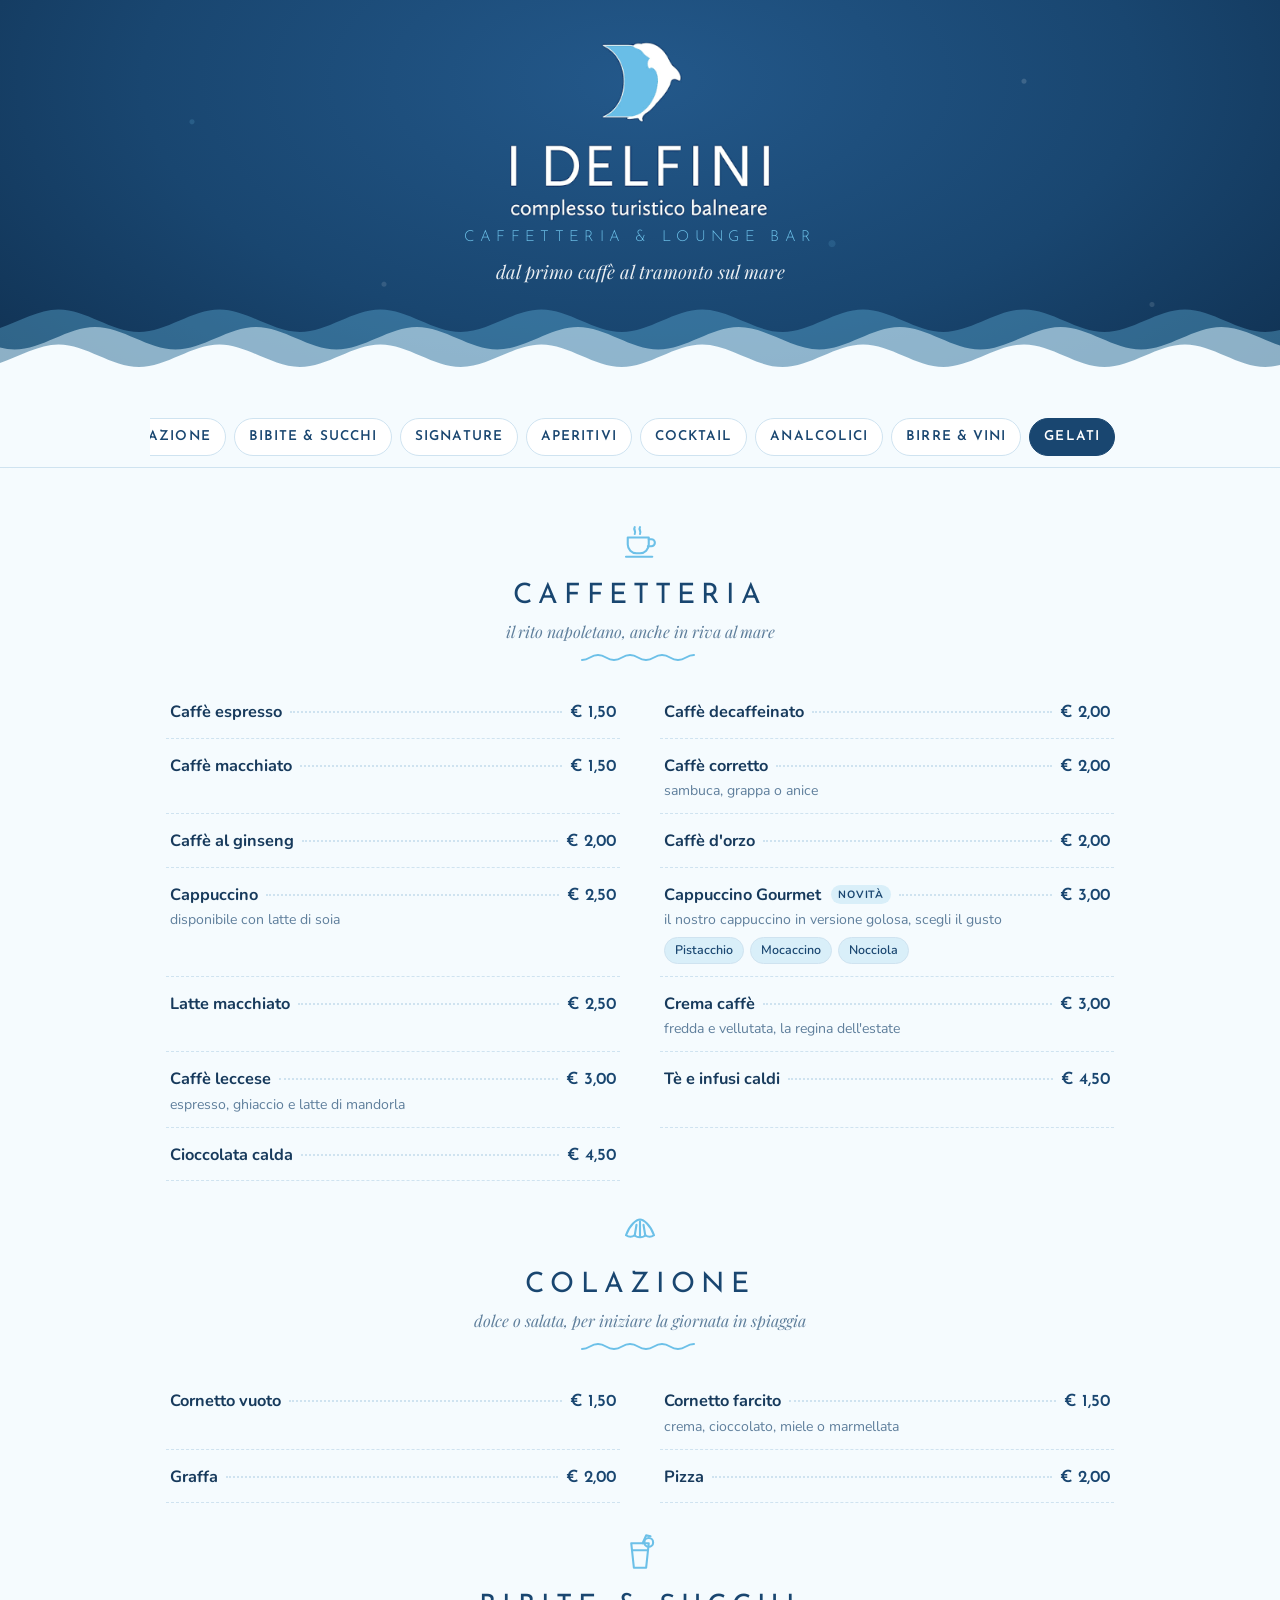
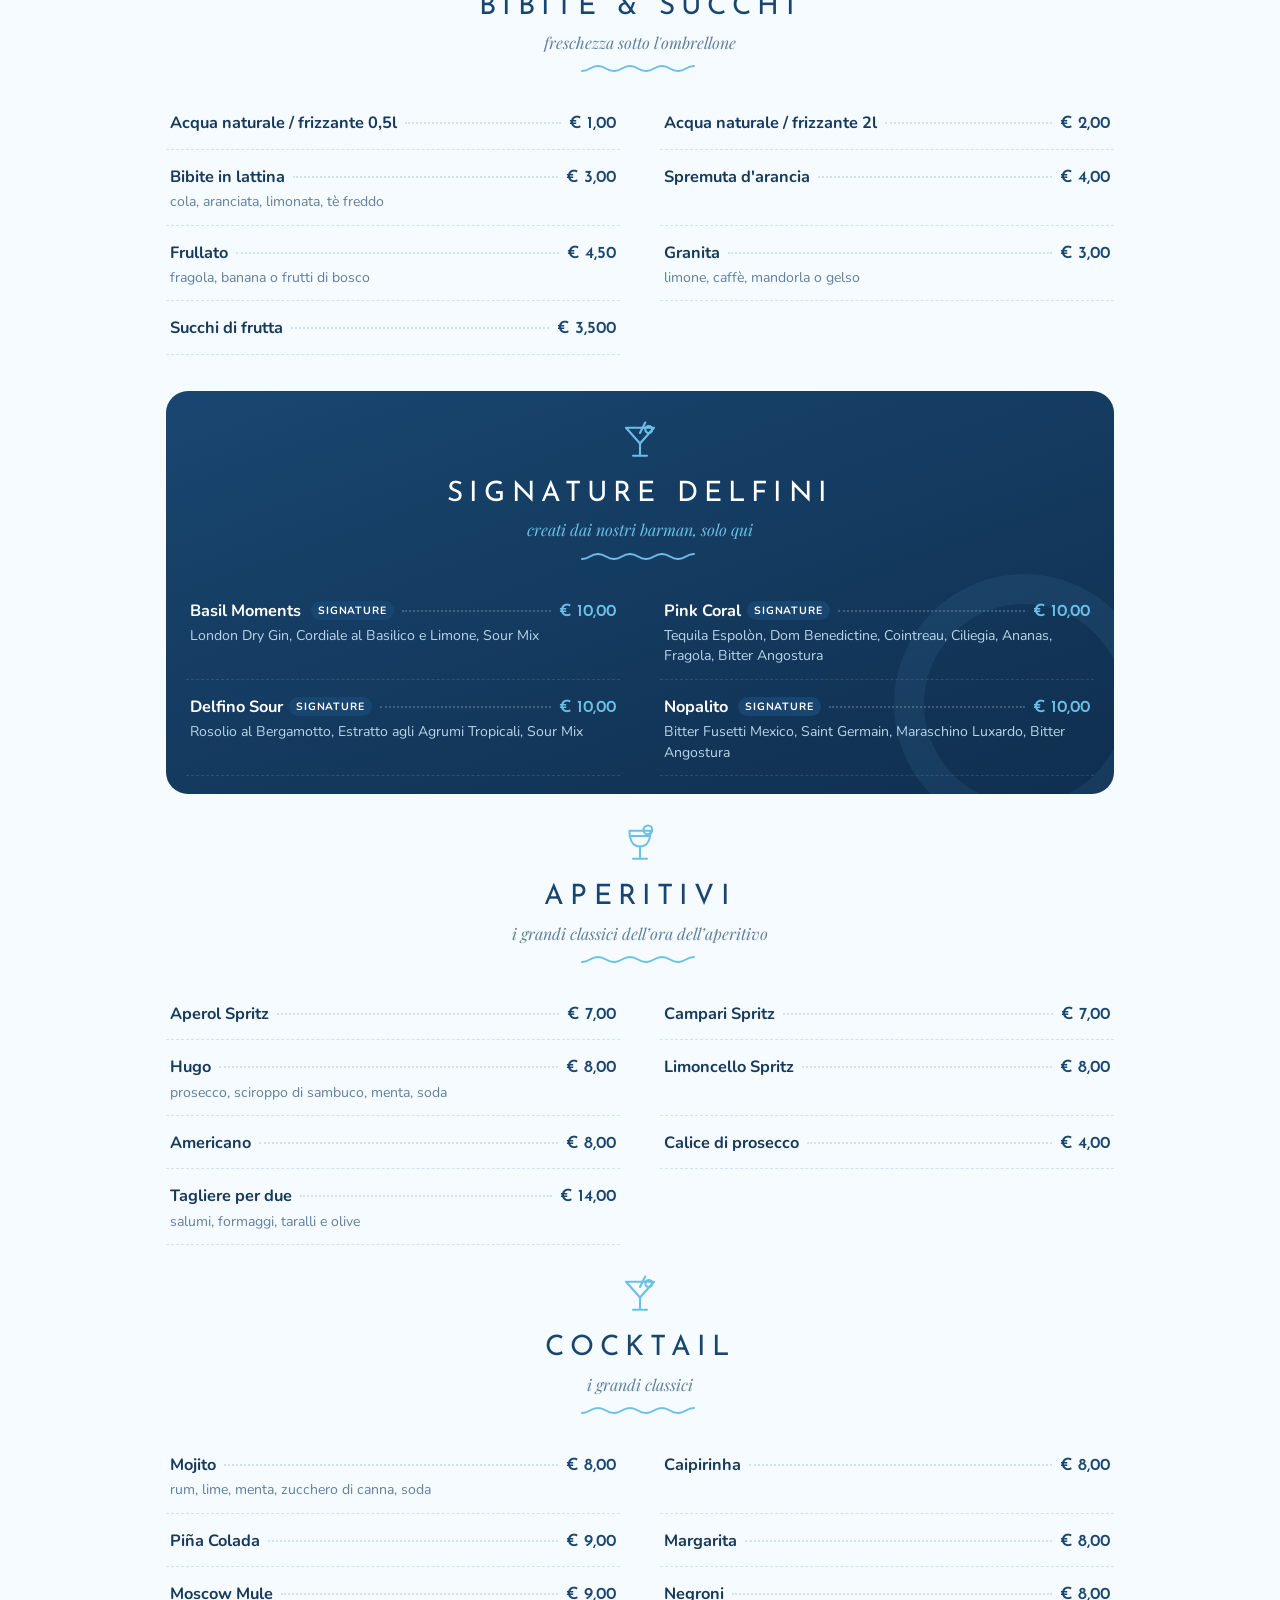
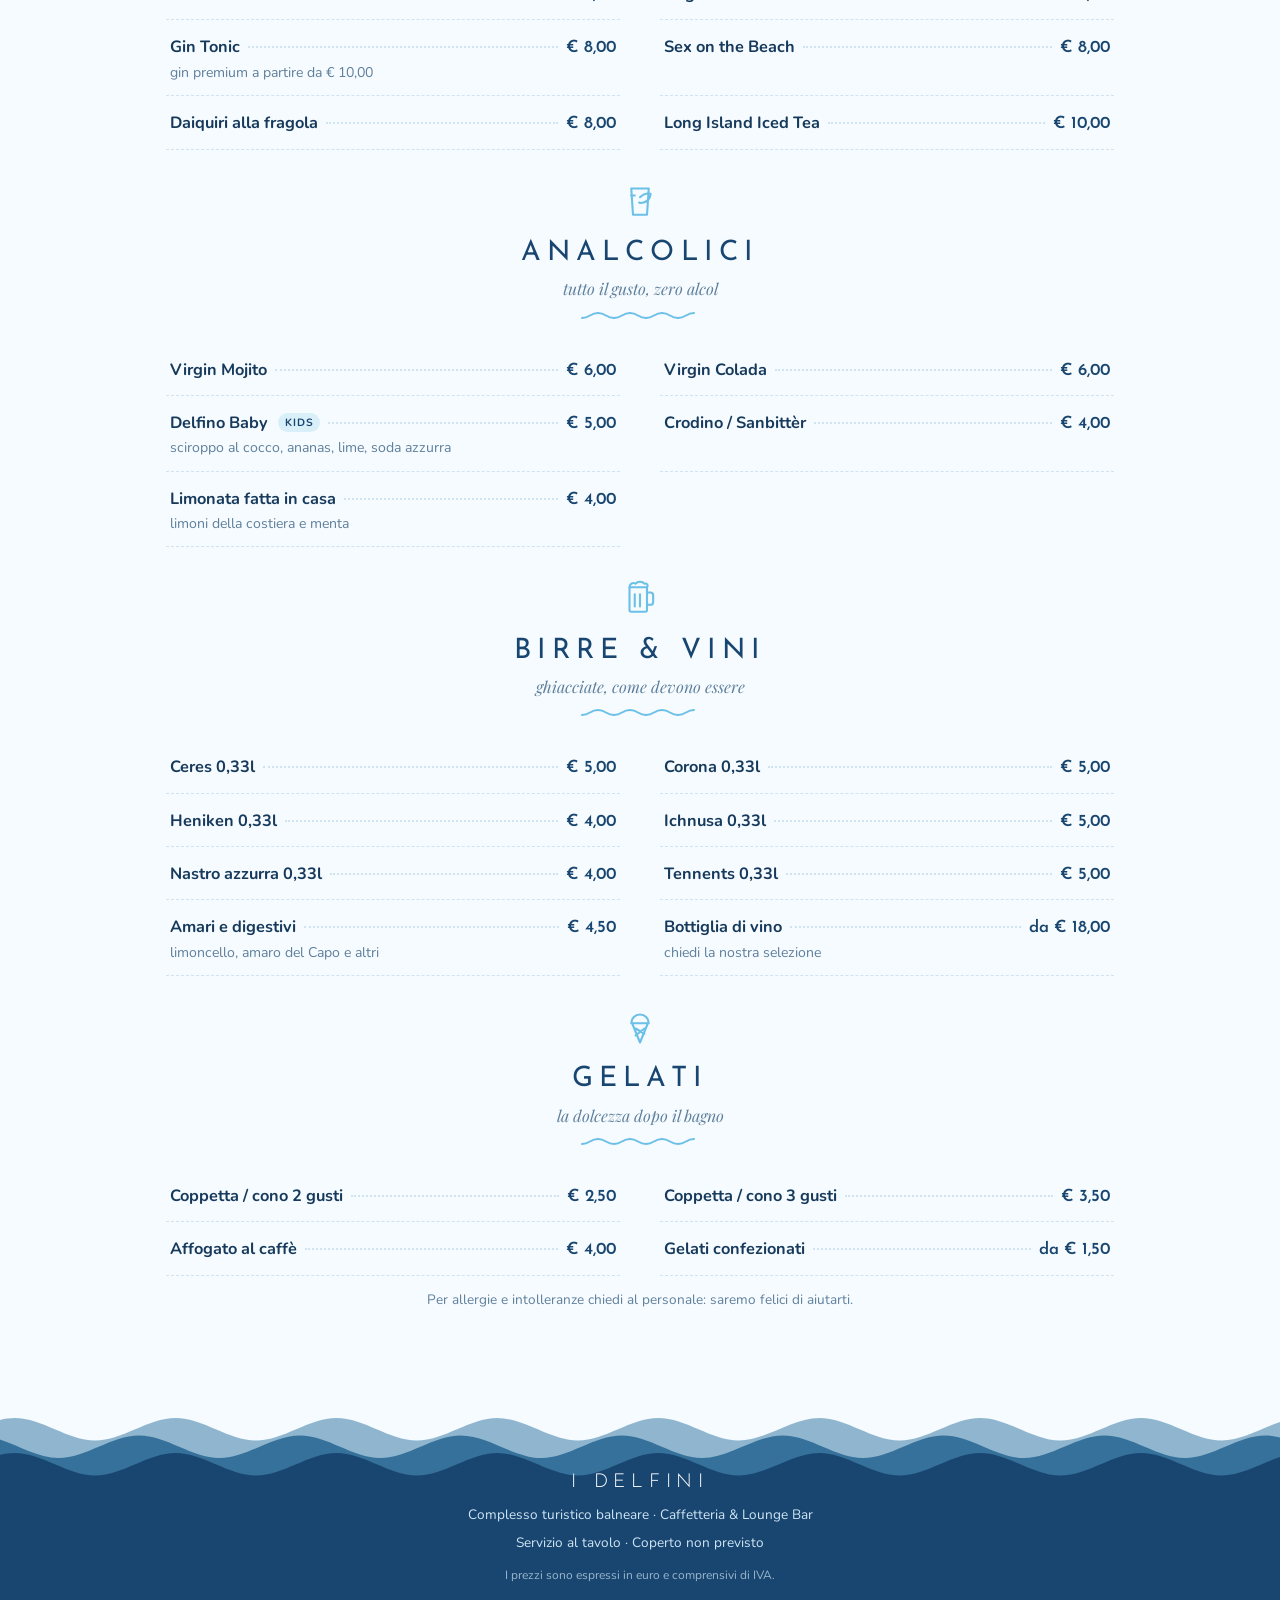
==== commit 4419495c: "Font ospitati in locale" ====
--- a/public/index.html
+++ b/public/index.html
@@ -9,9 +9,7 @@
     <link rel="apple-touch-icon" href="img/apple-touch-icon.png">
     <meta name="theme-color" content="#194670">
     <title>Menu – Lido I Delfini</title>
-    <link rel="preconnect" href="https://fonts.googleapis.com">
-    <link rel="preconnect" href="https://fonts.gstatic.com" crossorigin>
-    <link href="https://fonts.googleapis.com/css2?family=Josefin+Sans:wght@300;400;600&family=Nunito:wght@400;600;700&family=Playfair+Display:ital@1&display=swap" rel="stylesheet">
+    <link rel="stylesheet" href="css/fonts.css">
     <link rel="stylesheet" href="css/style.css">
   </head>
   <body>
@@ -69,7 +67,7 @@
       </div>
       <div class="grid">
         <div class="item"><div class="row"><span class="name">Caffè espresso</span><span class="dots"></span><span class="price">€ 1,50</span></div></div>
-        <div class="item"><div class="row"><span class="name">Caffè decaffeinato</span><span class="dots"></span><span class="price">€ 1,50</span></div></div>
+        <div class="item"><div class="row"><span class="name">Caffè decaffeinato</span><span class="dots"></span><span class="price">€ 2,00</span></div></div>
         <div class="item"><div class="row"><span class="name">Caffè macchiato</span><span class="dots"></span><span class="price">€ 1,50</span></div></div>
         <div class="item"><div class="row"><span class="name">Caffè corretto</span><span class="dots"></span><span class="price">€ 2,00</span></div><div class="desc">sambuca, grappa o anice</div></div>
         <div class="item"><div class="row"><span class="name">Caffè al ginseng</span><span class="dots"></span><span class="price">€ 2,00</span></div></div>
--- a/public/css/fonts.css
+++ b/public/css/fonts.css
@@ -0,0 +1,51 @@
+/* Font ospitati in locale (SIL Open Font License) — nessuna richiesta a Google */
+
+@font-face{
+  font-family:'Josefin Sans';
+  font-style:normal;
+  font-weight:300;
+  font-display:swap;
+  src:url('../fonts/josefin-sans-latin-300-normal.woff2') format('woff2');
+}
+@font-face{
+  font-family:'Josefin Sans';
+  font-style:normal;
+  font-weight:400;
+  font-display:swap;
+  src:url('../fonts/josefin-sans-latin-400-normal.woff2') format('woff2');
+}
+@font-face{
+  font-family:'Josefin Sans';
+  font-style:normal;
+  font-weight:600;
+  font-display:swap;
+  src:url('../fonts/josefin-sans-latin-600-normal.woff2') format('woff2');
+}
+@font-face{
+  font-family:'Nunito';
+  font-style:normal;
+  font-weight:400;
+  font-display:swap;
+  src:url('../fonts/nunito-latin-400-normal.woff2') format('woff2');
+}
+@font-face{
+  font-family:'Nunito';
+  font-style:normal;
+  font-weight:600;
+  font-display:swap;
+  src:url('../fonts/nunito-latin-600-normal.woff2') format('woff2');
+}
+@font-face{
+  font-family:'Nunito';
+  font-style:normal;
+  font-weight:700;
+  font-display:swap;
+  src:url('../fonts/nunito-latin-700-normal.woff2') format('woff2');
+}
+@font-face{
+  font-family:'Playfair Display';
+  font-style:italic;
+  font-weight:400;
+  font-display:swap;
+  src:url('../fonts/playfair-display-latin-400-italic.woff2') format('woff2');
+}
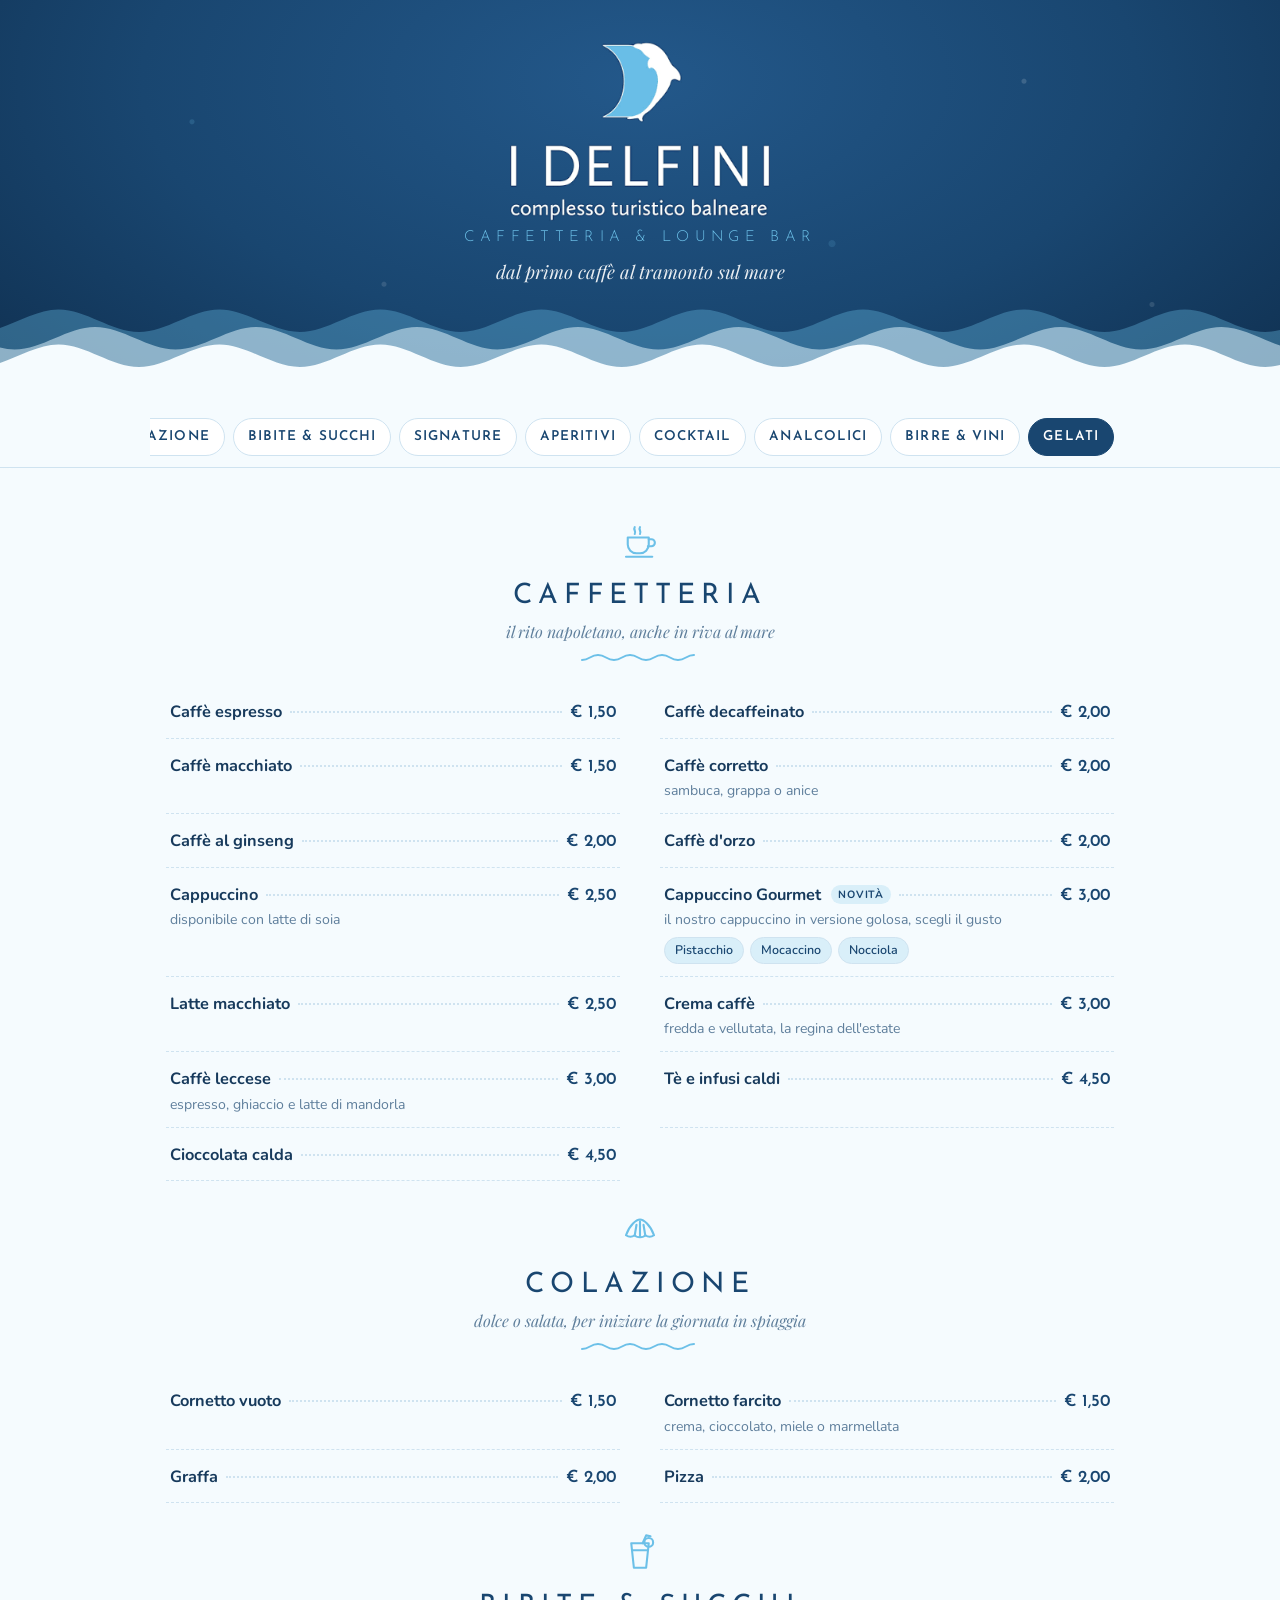
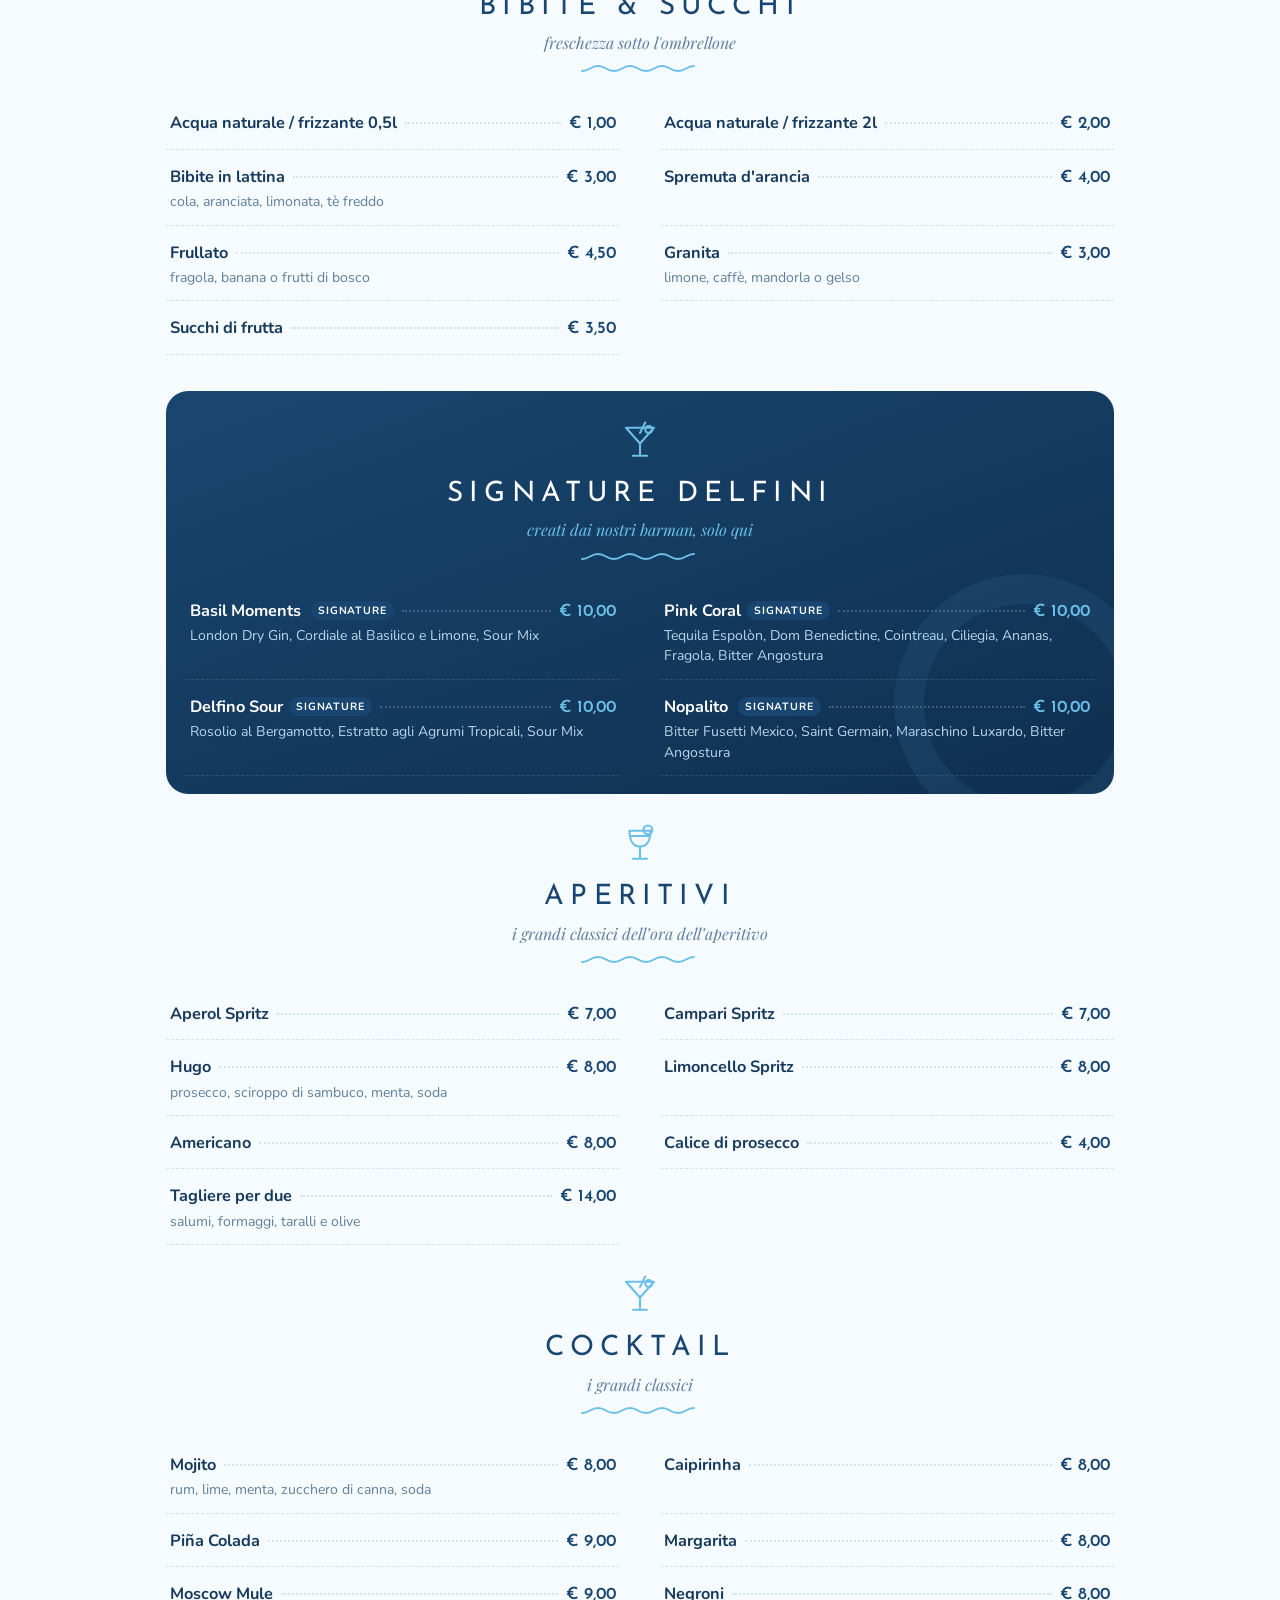
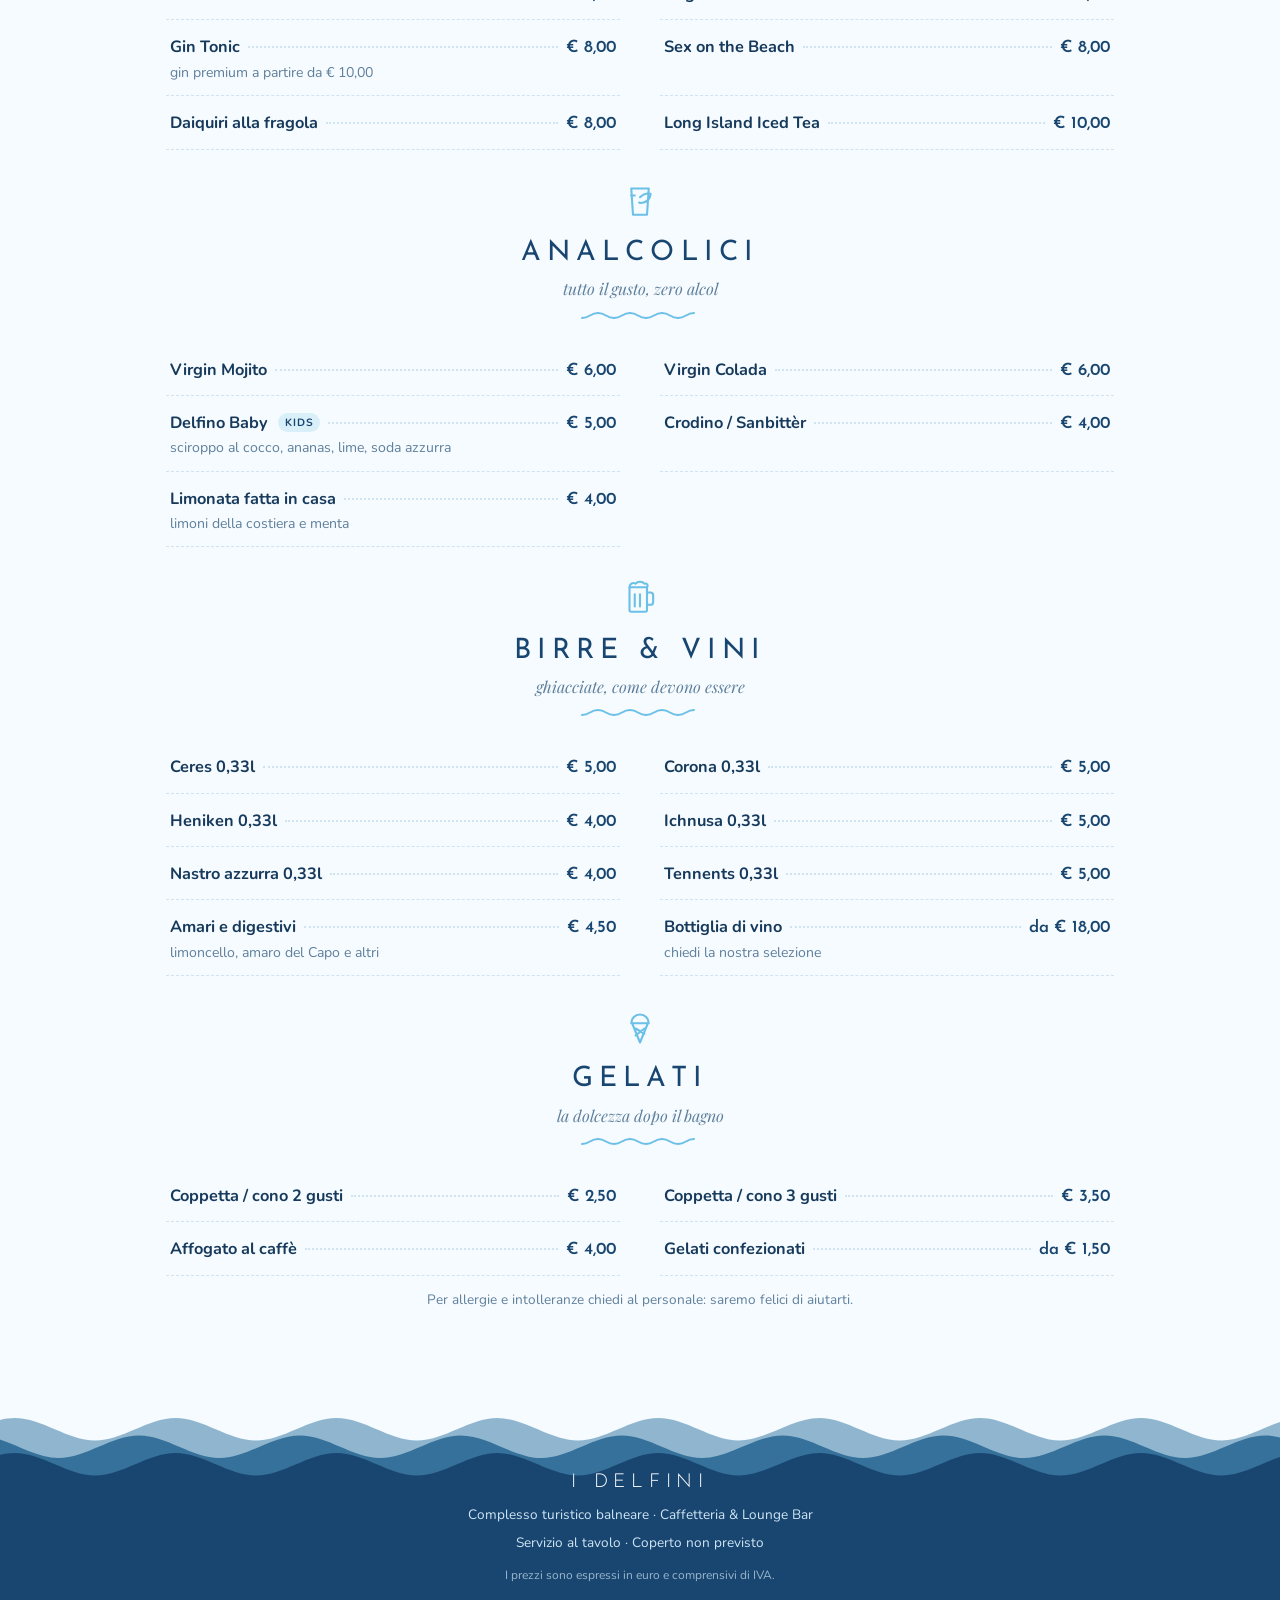
==== commit 8ca85de0: "correzzione di uno stupido 0 in più" ====
--- a/public/index.html
+++ b/public/index.html
@@ -125,7 +125,7 @@
         <div class="item"><div class="row"><span class="name">Spremuta d'arancia</span><span class="dots"></span><span class="price">€ 4,00</span></div></div>
         <div class="item"><div class="row"><span class="name">Frullato</span><span class="dots"></span><span class="price">€ 4,50</span></div><div class="desc">fragola, banana o frutti di bosco</div></div>
         <div class="item"><div class="row"><span class="name">Granita</span><span class="dots"></span><span class="price">€ 3,00</span></div><div class="desc">limone, caffè, mandorla o gelso</div></div>
-        <div class="item"><div class="row"><span class="name">Succhi di frutta</span><span class="dots"></span><span class="price">€ 3,500</span></div></div>
+        <div class="item"><div class="row"><span class="name">Succhi di frutta</span><span class="dots"></span><span class="price">€ 3,50</span></div></div>
       </div>
     </section>
 
